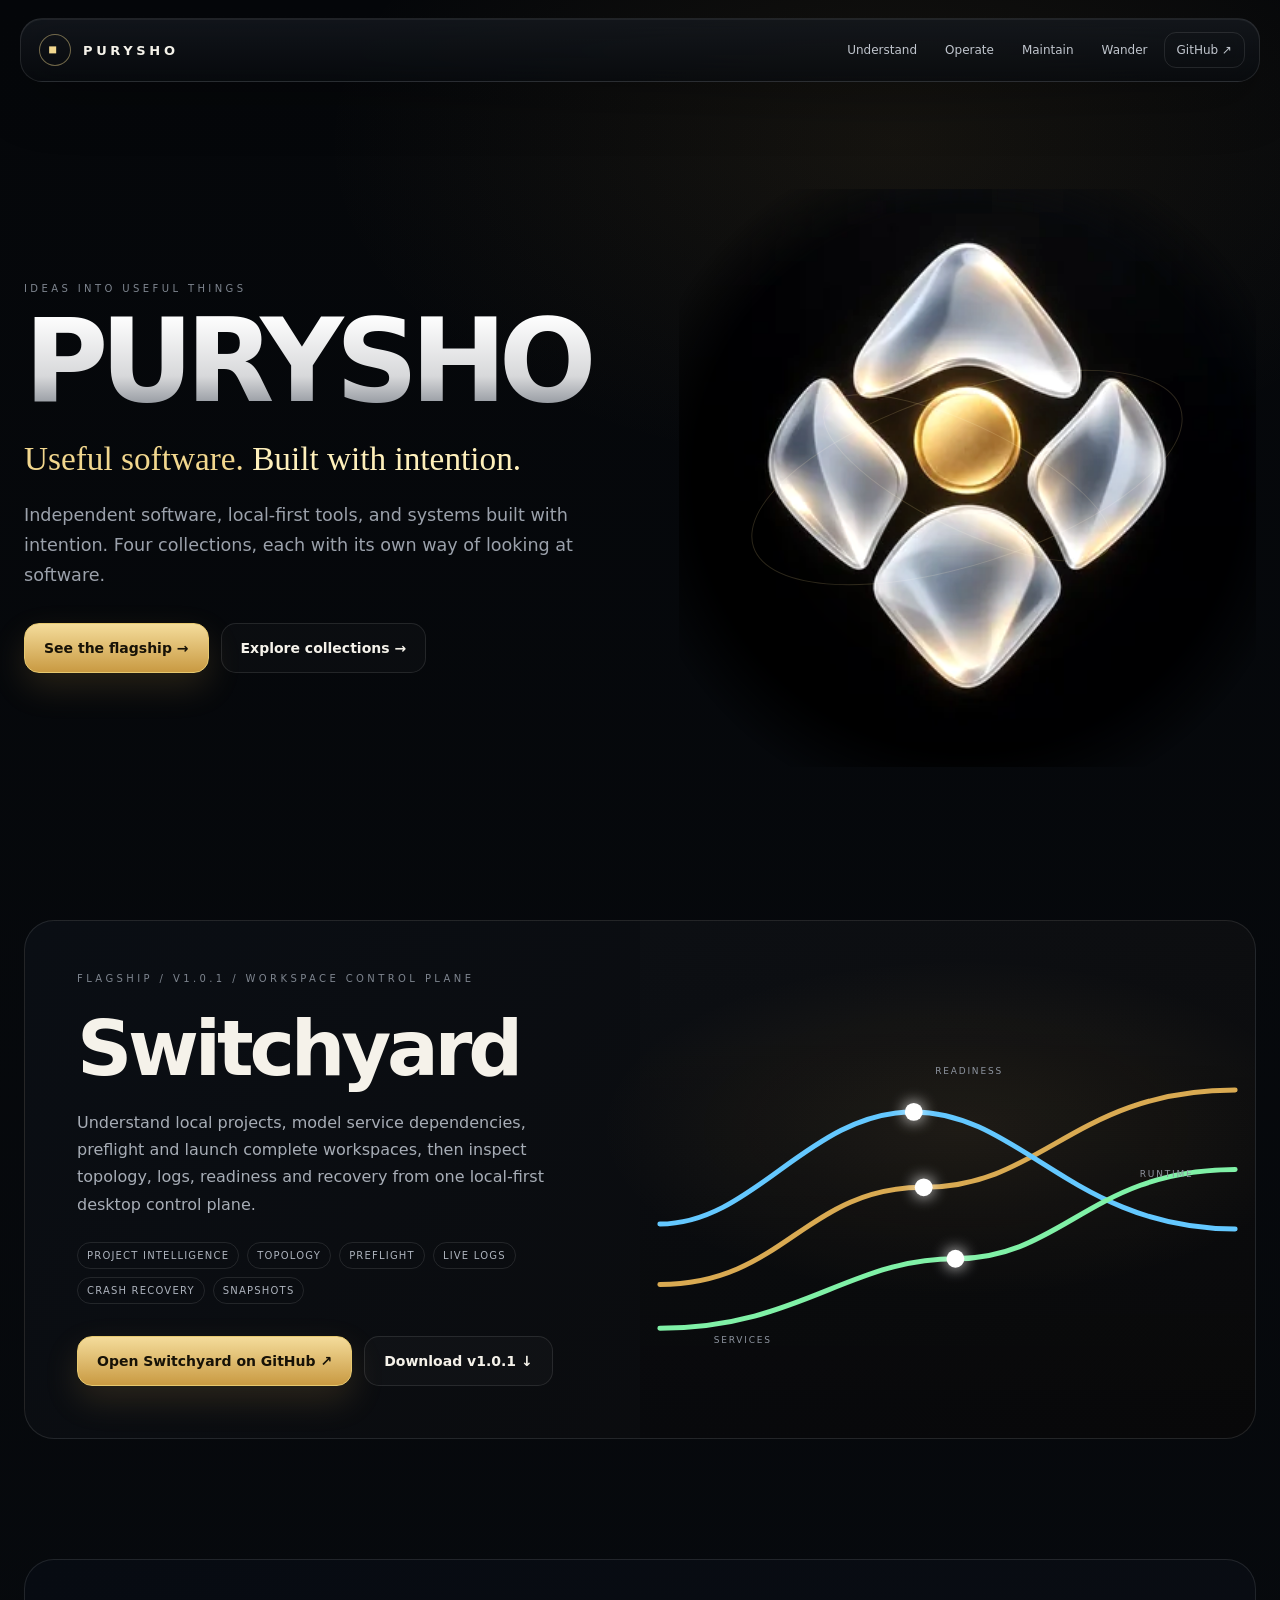
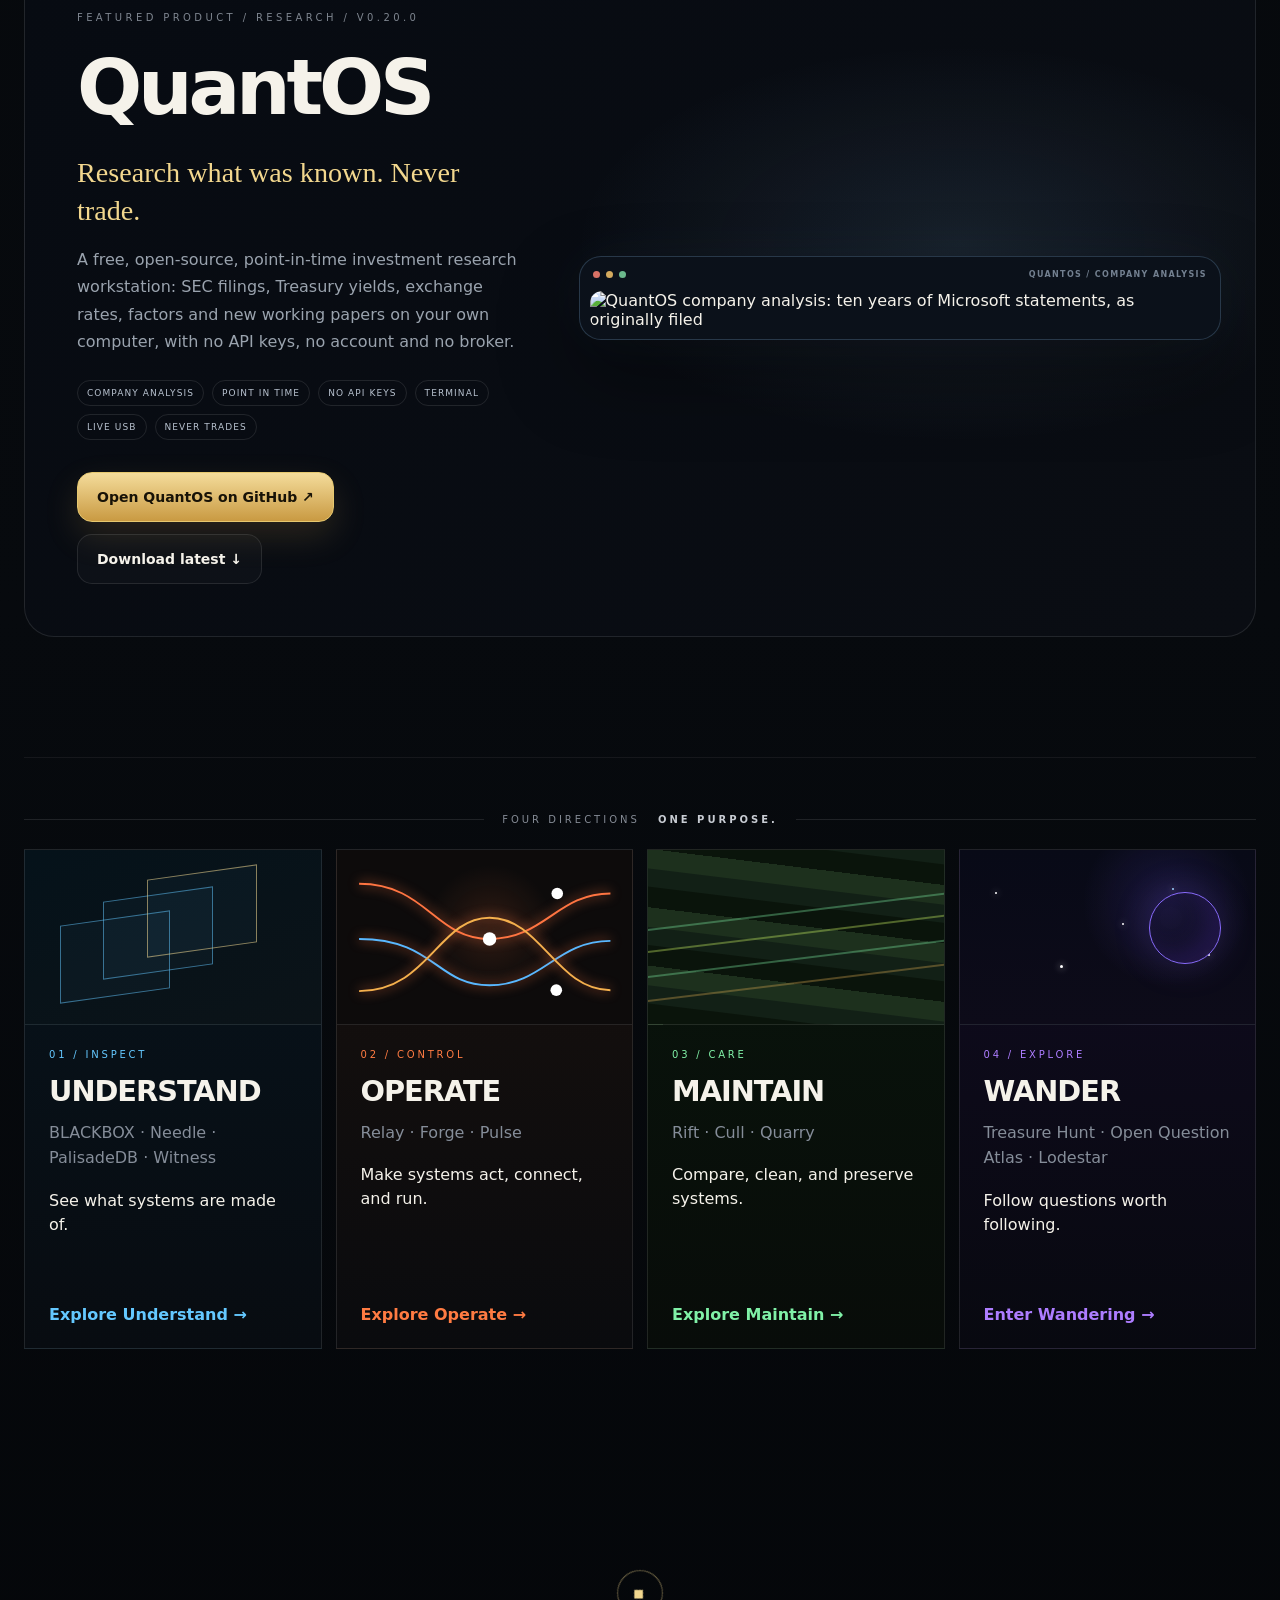
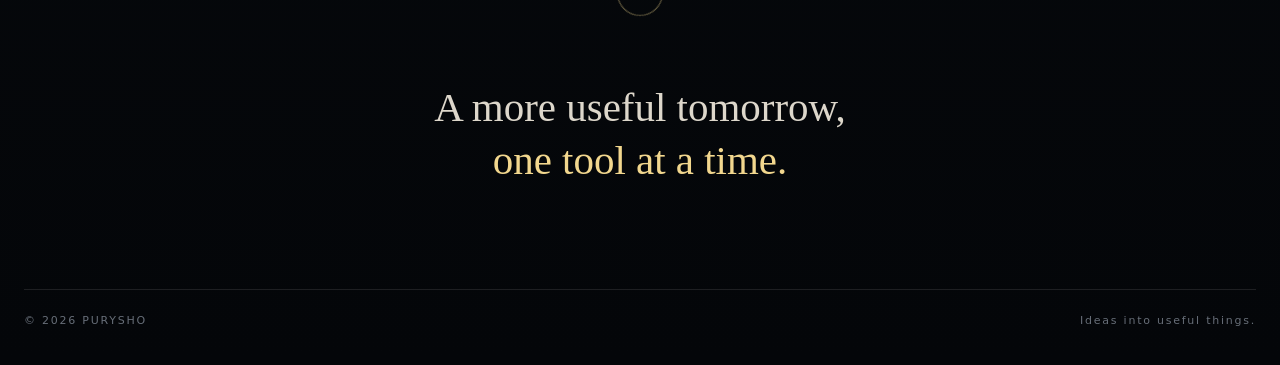
==== index.html @ 1f6d9866 "feat: feature QuantOS on portfolio home Co-Authored-By: Claude Opus 5.5 <noreply@anthropic.com> Clau" ====
<!doctype html>
<html lang="en">
<head>
<meta charset="utf-8" />
<meta name="viewport" content="width=device-width,initial-scale=1" />
<meta name="theme-color" content="#06080b" />
<title>Purysho — Ideas into useful things</title>
<meta name="description" content="Purysho — independent software, local-first tools, and systems built with intention." />
<link rel="stylesheet" href="assets/home.css" />
</head>
<body>
<header class="site-nav">
  <a class="brand" href="./" aria-label="Purysho home"><span class="brand-glyph">◆</span><span>PURYSHO</span></a>
  <nav aria-label="Primary navigation">
    <a href="./understand/">Understand</a>
    <a href="./operate/">Operate</a>
    <a href="./maintain/">Maintain</a>
    <a href="./wandering/">Wander</a>
    <a class="github" href="https://github.com/purysho" target="_blank" rel="noopener">GitHub ↗</a>
  </nav>
</header>

<main>
  <section class="hero">
    <div class="hero-copy">
      <p class="micro">IDEAS INTO USEFUL THINGS</p>
      <h1>PURYSHO</h1>
      <p class="claim">Useful software. <span>Built with intention.</span></p>
      <p class="lede">Independent software, local-first tools, and systems built with intention. Four collections, each with its own way of looking at software.</p>
      <div class="hero-actions"><a class="button primary" href="#flagship">See the flagship →</a><a class="button" href="#collections">Explore collections →</a></div>
    </div>
    <div class="hero-mark" aria-label="Purysho emblem"><div class="halo"></div><img src="assets/purysho-mark.webp" alt="Purysho fragmented glass and gold emblem" /><span class="orbit orbit-a"></span><span class="orbit orbit-b"></span></div>
  </section>

  <section class="flagship" id="flagship">
    <div class="flagship-copy">
      <p class="micro">FLAGSHIP / V1.0.1 / WORKSPACE CONTROL PLANE</p>
      <h2>Switchyard</h2>
      <p class="flagline">Understand local projects, model service dependencies, preflight and launch complete workspaces, then inspect topology, logs, readiness and recovery from one local-first desktop control plane.</p>
      <div class="flag-facts"><span>PROJECT INTELLIGENCE</span><span>TOPOLOGY</span><span>PREFLIGHT</span><span>LIVE LOGS</span><span>CRASH RECOVERY</span><span>SNAPSHOTS</span></div>
      <div class="hero-actions"><a class="button primary" href="https://github.com/purysho/Switchyard" target="_blank" rel="noopener">Open Switchyard on GitHub ↗</a><a class="button" href="https://github.com/purysho/Switchyard/releases/tag/v1.0.1" target="_blank" rel="noopener">Download v1.0.1 ↓</a></div>
    </div>
    <div class="yard" aria-label="Switchyard dependency and runtime visualization"><svg viewBox="0 0 620 360"><path class="rail gold" d="M20 286 C145 286 166 188 286 188 S438 90 600 90"/><path class="rail blue" d="M20 225 C115 225 170 112 276 112 S438 230 600 230"/><path class="rail green" d="M20 330 C160 330 210 260 318 260 S455 170 600 170"/><circle cx="286" cy="188" r="9"/><circle cx="276" cy="112" r="9"/><circle cx="318" cy="260" r="9"/></svg><span class="yard-label y1">SERVICES</span><span class="yard-label y2">READINESS</span><span class="yard-label y3">RUNTIME</span></div>
  </section>

  <section class="product-feature" id="quantos">
    <div class="product-copy">
      <p class="micro">FEATURED PRODUCT / RESEARCH / V0.20.0</p>
      <h2>QuantOS</h2>
      <p class="product-claim">Research what was known. Never trade.</p>
      <p class="product-lede">A free, open-source, point-in-time investment research workstation: SEC filings, Treasury yields, exchange rates, factors and new working papers on your own computer, with no API keys, no account and no broker.</p>
      <div class="product-facts"><span>COMPANY ANALYSIS</span><span>POINT IN TIME</span><span>NO API KEYS</span><span>TERMINAL</span><span>LIVE USB</span><span>NEVER TRADES</span></div>
      <div class="hero-actions"><a class="button primary" href="https://github.com/purysho/QuantOS" target="_blank" rel="noopener">Open QuantOS on GitHub ↗</a><a class="button" href="https://github.com/purysho/QuantOS/releases/latest" target="_blank" rel="noopener">Download latest ↓</a></div>
    </div>
    <a class="product-screen" href="https://github.com/purysho/QuantOS" target="_blank" rel="noopener" aria-label="Open QuantOS on GitHub">
      <div class="product-window"><span></span><span></span><span></span><b>QUANTOS / COMPANY ANALYSIS</b></div>
      <img src="https://raw.githubusercontent.com/purysho/QuantOS/main/docs/images/app-analysis.png" alt="QuantOS company analysis: ten years of Microsoft statements, as originally filed" />
    </a>
  </section>

  <section class="collections" id="collections">
    <div class="section-title"><span>FOUR DIRECTIONS</span><b>ONE PURPOSE.</b></div>
    <div class="collection-grid four">
      <a class="collection understand" href="./understand/"><div class="collection-art layers" aria-hidden="true"><i></i><i></i><i></i></div><p class="label">01 / INSPECT</p><h2>UNDERSTAND</h2><p>BLACKBOX · Needle · PalisadeDB · Witness</p><strong>See what systems are made of.</strong><span class="open">Explore Understand →</span></a>
      <a class="collection operate" href="./operate/"><div class="collection-art routes" aria-hidden="true"><svg viewBox="0 0 280 180"><path d="M10 35 C80 35 88 92 145 92 S215 45 270 45"/><path d="M10 92 C88 92 90 140 145 140 S214 94 270 94"/><path d="M10 146 C82 146 92 70 145 70 S214 145 270 145"/><circle cx="145" cy="92" r="7"/><circle cx="215" cy="45" r="6"/><circle cx="214" cy="145" r="6"/></svg></div><p class="label">02 / CONTROL</p><h2>OPERATE</h2><p>Relay · Forge · Pulse</p><strong>Make systems act, connect, and run.</strong><span class="open">Explore Operate →</span></a>
      <a class="collection maintain" href="./maintain/"><div class="collection-art strata" aria-hidden="true"><i></i><i></i><i></i><i></i></div><p class="label">03 / CARE</p><h2>MAINTAIN</h2><p>Rift · Cull · Quarry</p><strong>Compare, clean, and preserve systems.</strong><span class="open">Explore Maintain →</span></a>
      <a class="collection wander" href="./wandering/"><div class="collection-art stars" aria-hidden="true"><i></i><i></i><i></i><i></i><i></i><span></span></div><p class="label">04 / EXPLORE</p><h2>WANDER</h2><p>Treasure Hunt · Open Question Atlas · Lodestar</p><strong>Follow questions worth following.</strong><span class="open">Enter Wandering →</span></a>
    </div>
  </section>

  <section class="closing"><div class="closing-mark">◆</div><p>A more useful tomorrow,<br><span>one tool at a time.</span></p></section>
</main>
<footer><span>© 2026 PURYSHO</span><span>Ideas into useful things.</span></footer>
</body>
</html>
---- assets/home.css ----
:root{--bg:#05070a;--paper:#f5f2ea;--muted:#9ba1ab;--line:rgba(255,255,255,.10);--gold:#d9aa52;--gold2:#f2d78e;--cyan:#64c8ff;--orange:#ff7b42;--green:#80f1a7;--violet:#ad7dff;--max:1240px}*{box-sizing:border-box}html{scroll-behavior:smooth}body{margin:0;background:radial-gradient(900px 520px at 70% 4%,rgba(217,170,82,.08),transparent 64%),linear-gradient(#05070a,#070a0e 62%,#040609);color:var(--paper);font-family:Inter,ui-sans-serif,system-ui,-apple-system,BlinkMacSystemFont,"Segoe UI",sans-serif;-webkit-font-smoothing:antialiased}body:before{content:"";position:fixed;inset:0;pointer-events:none;opacity:.09;background-image:linear-gradient(rgba(255,255,255,.025) 1px,transparent 1px),linear-gradient(90deg,rgba(255,255,255,.025) 1px,transparent 1px);background-size:80px 80px;mask-image:linear-gradient(#000,transparent 72%)}a{color:inherit;text-decoration:none}.site-nav{position:fixed;top:18px;left:50%;transform:translateX(-50%);z-index:50;width:min(var(--max),calc(100% - 38px));min-height:64px;display:flex;align-items:center;justify-content:space-between;padding:10px 14px 10px 18px;border:1px solid var(--line);border-radius:22px;background:linear-gradient(180deg,rgba(21,25,31,.78),rgba(8,11,15,.70));backdrop-filter:blur(22px);box-shadow:0 18px 55px rgba(0,0,0,.24),inset 0 1px rgba(255,255,255,.06)}.brand{display:flex;align-items:center;gap:12px;font-size:13px;font-weight:700;letter-spacing:.28em}.brand-glyph{width:32px;height:32px;display:grid;place-items:center;color:var(--gold2);border:1px solid rgba(242,215,142,.45);border-radius:50%;transform:rotate(45deg)}.site-nav nav{display:flex;gap:4px;align-items:center}.site-nav nav a{padding:10px 12px;border-radius:12px;font-size:12px;color:#c1c6ce}.site-nav nav a:hover{background:rgba(255,255,255,.055);color:#fff}.site-nav .github{border:1px solid var(--line)}main{width:min(var(--max),calc(100% - 48px));margin:0 auto}.hero{min-height:100svh;display:grid;grid-template-columns:1.03fr .97fr;align-items:center;gap:42px;padding:128px 0 72px}.micro{font-size:10px;letter-spacing:.34em;color:#7e858f;margin:0 0 20px}.hero h1{font-size:clamp(4.6rem,9vw,8.5rem);line-height:.83;letter-spacing:-.07em;margin:0;background:linear-gradient(#fff,#d7d8da 65%,#898e96);background-clip:text;color:transparent}.claim{font-family:Georgia,serif;font-size:clamp(1.55rem,2.6vw,2.25rem);color:var(--gold2);margin:30px 0 0}.claim span{color:#fff0bb}.lede{max-width:600px;font-size:1.1rem;line-height:1.72;color:var(--muted);margin:22px 0 0}.hero-actions{display:flex;gap:12px;flex-wrap:wrap;margin-top:32px}.button{display:inline-flex;min-height:50px;align-items:center;padding:0 19px;border:1px solid var(--line);border-radius:15px;background:rgba(255,255,255,.025);font-weight:650;font-size:14px}.button.primary{color:#171207;border-color:#e6c86f;background:linear-gradient(#f4dc9b,#c99a42);box-shadow:0 14px 34px rgba(217,170,82,.16)}.hero-mark{position:relative;min-height:560px;display:grid;place-items:center;isolation:isolate}.hero-mark img{width:min(590px,100%);aspect-ratio:1;object-fit:contain;mix-blend-mode:screen;filter:saturate(.95) contrast(1.04);mask-image:radial-gradient(circle,#000 58%,rgba(0,0,0,.95) 67%,transparent 83%)}.halo{position:absolute;width:72%;aspect-ratio:1;border-radius:50%;background:radial-gradient(circle,rgba(217,170,82,.16),rgba(217,170,82,.02) 48%,transparent 70%);filter:blur(18px);z-index:-1}.orbit{position:absolute;border:1px solid rgba(242,215,142,.18);border-radius:50%;transform:rotate(-18deg);z-index:-1}.orbit-a{width:78%;height:30%}.orbit-b{width:55%;height:18%;transform:rotate(26deg)}.flagship{margin:20px 0 120px;min-height:470px;border:1px solid var(--line);border-radius:30px;overflow:hidden;display:grid;grid-template-columns:1fr 1fr;background:radial-gradient(600px 280px at 76% 40%,rgba(217,170,82,.10),transparent 60%),linear-gradient(135deg,#0a0e14,#0b0b0c)}.flagship-copy{padding:52px;align-self:center}.flagship h2{font-size:clamp(3rem,6vw,5.6rem);letter-spacing:-.055em;margin:0}.flagline{color:#a7adb6;line-height:1.7;max-width:600px}.flag-facts{display:flex;gap:8px;flex-wrap:wrap;margin:24px 0}.flag-facts span{border:1px solid var(--line);padding:7px 9px;border-radius:999px;font-size:10px;letter-spacing:.12em;color:#adb3bd}.yard{position:relative;min-height:420px;background:linear-gradient(180deg,rgba(255,255,255,.01),rgba(0,0,0,.2))}.yard svg{width:100%;height:100%}.rail{fill:none;stroke-width:5;stroke-linecap:round}.rail.gold{stroke:#d9aa52}.rail.blue{stroke:#64c8ff}.rail.green{stroke:#80f1a7}.yard circle{fill:#fff;filter:drop-shadow(0 0 8px #fff)}.yard-label{position:absolute;font-size:9px;letter-spacing:.2em;color:#8f96a1}.y1{left:12%;bottom:18%}.y2{left:48%;top:28%}.y3{right:10%;top:48%}.collections{padding:56px 0 120px;border-top:1px solid rgba(255,255,255,.06)}.section-title{display:flex;align-items:center;gap:18px;color:#858b95;font-size:10px;letter-spacing:.30em;margin-bottom:24px}.section-title:before,.section-title:after{content:"";height:1px;background:var(--line);flex:1}.section-title b{color:#c8ccd3;font-weight:600}.collection-grid{display:grid;grid-template-columns:repeat(4,1fr);gap:14px}.collection{position:relative;min-height:500px;padding:24px;border:1px solid var(--line);overflow:hidden;display:flex;flex-direction:column;background:#090d12;transition:transform .28s,border-color .28s}.collection:hover{transform:translateY(-8px)}.collection.understand{--accent:var(--cyan);background:linear-gradient(180deg,#07131c,#080c11)}.collection.operate{--accent:var(--orange);background:linear-gradient(180deg,#17100d,#0a0b0e)}.collection.maintain{--accent:var(--green);background:linear-gradient(180deg,#09150c,#080c09)}.collection.wander{--accent:var(--violet);background:linear-gradient(180deg,#100b20,#080910)}.collection:hover{border-color:var(--accent)}.collection-art{height:175px;margin:-24px -24px 24px;position:relative;overflow:hidden;border-bottom:1px solid var(--line)}.layers{background:linear-gradient(160deg,#05121a,#0b1318)}.layers i{position:absolute;width:110px;height:78px;border:1px solid rgba(100,200,255,.50);background:rgba(100,200,255,.035);transform:skewY(-8deg)}.layers i:nth-child(1){left:35px;top:68px}.layers i:nth-child(2){left:78px;top:44px}.layers i:nth-child(3){left:122px;top:22px;border-color:rgba(242,215,142,.55)}.routes{background:radial-gradient(circle at 52% 45%,rgba(255,123,66,.14),transparent 35%),#0d0b0b}.routes svg{width:100%;height:100%}.routes path{fill:none;stroke:#ff7542;stroke-width:2;filter:drop-shadow(0 0 6px #ff7542)}.routes path:nth-child(2){stroke:#59b8ff}.routes path:nth-child(3){stroke:#f4b04d}.routes circle{fill:#fff}.strata{background:repeating-linear-gradient(7deg,#0a140b 0 20px,#122016 21px 38px,#1d301d 39px 58px)}.strata i{position:absolute;left:-8%;width:116%;height:2px;background:#7ff1a5;opacity:.35;transform:rotate(-7deg)}.strata i:nth-child(1){top:35%}.strata i:nth-child(2){top:48%;background:#d5ff68}.strata i:nth-child(3){top:62%}.strata i:nth-child(4){top:76%;background:#d9aa52}.stars{background:radial-gradient(circle at 70% 30%,rgba(115,86,255,.16),transparent 35%),linear-gradient(#080a17,#0d0b19)}.stars i{position:absolute;width:2px;height:2px;background:#fff;border-radius:50%;box-shadow:0 0 7px #fff}.stars i:nth-child(1){left:12%;top:24%}.stars i:nth-child(2){left:34%;top:66%;width:3px;height:3px}.stars i:nth-child(3){left:72%;top:22%;background:#9fd7ff}.stars i:nth-child(4){left:84%;top:60%}.stars i:nth-child(5){left:55%;top:42%}.stars span{position:absolute;width:72px;height:72px;border:1px solid #8a6cff;border-radius:50%;right:34px;top:42px;box-shadow:0 0 38px rgba(138,108,255,.18),inset -14px -10px 20px rgba(62,38,134,.35)}.label{font-size:10px;letter-spacing:.28em;color:var(--accent);margin:0}.collection h2{font-size:1.8rem;letter-spacing:-.035em;margin:14px 0 0}.collection>p:not(.label){color:#858d99;line-height:1.6;margin:12px 0 0}.collection strong{font-weight:520;line-height:1.5;margin-top:18px}.open{color:var(--accent);font-weight:700;margin-top:auto;padding-top:34px}.closing{min-height:420px;display:grid;place-items:center;text-align:center;padding:80px 0}.closing-mark{width:46px;height:46px;border:1px solid rgba(242,215,142,.46);display:grid;place-items:center;border-radius:50%;color:var(--gold2);transform:rotate(45deg)}.closing p{font-family:Georgia,serif;font-size:clamp(1.8rem,3.2vw,3rem);line-height:1.3;margin:22px 0 0;color:#ddd7cb}.closing span{color:var(--gold2)}footer{width:min(var(--max),calc(100% - 48px));margin:0 auto;padding:24px 0 38px;border-top:1px solid var(--line);display:flex;justify-content:space-between;color:#676e78;font-size:11px;letter-spacing:.16em}@media(max-width:1050px){.collection-grid{grid-template-columns:1fr 1fr}.flagship{grid-template-columns:1fr}.site-nav nav a:not(.github){display:none}}@media(max-width:900px){.hero{grid-template-columns:1fr;padding-top:120px}.hero-mark{min-height:420px;order:-1}.hero-copy{text-align:center}.lede{margin-left:auto;margin-right:auto}.hero-actions{justify-content:center}}@media(max-width:620px){main,footer{width:min(100% - 30px,var(--max))}.hero h1{font-size:4rem}.site-nav{width:calc(100% - 22px)}.brand{letter-spacing:.18em}.collection-grid{grid-template-columns:1fr}.collection{min-height:430px}.flagship-copy{padding:30px}.yard{min-height:300px}}
.product-feature{margin:0 0 120px;min-height:520px;border:1px solid var(--line);border-radius:30px;overflow:hidden;display:grid;grid-template-columns:.9fr 1.1fr;background:radial-gradient(620px 320px at 76% 42%,rgba(142,197,242,.11),transparent 62%),linear-gradient(135deg,#070b12,#0a0d13)}.product-copy{padding:52px;align-self:center}.product-feature h2{font-size:clamp(3rem,6vw,5.6rem);letter-spacing:-.055em;margin:0}.product-claim{font-family:Georgia,serif;font-size:clamp(1.35rem,2.2vw,2rem);line-height:1.35;color:var(--gold2);margin:22px 0 0}.product-lede{color:#9aa3ae;line-height:1.72;max-width:620px}.product-facts{display:flex;gap:8px;flex-wrap:wrap;margin:24px 0}.product-facts span{border:1px solid var(--line);padding:7px 9px;border-radius:999px;font-size:9px;letter-spacing:.12em;color:#b8c2cf}.product-screen{position:relative;align-self:center;margin:34px 34px 34px 0;padding:34px 10px 10px;border:1px solid rgba(142,197,242,.22);border-radius:22px;background:#0b111a;box-shadow:0 34px 80px rgba(0,0,0,.38),0 0 60px rgba(142,197,242,.05);transition:transform .28s,border-color .28s}.product-screen:hover{transform:translateY(-6px);border-color:rgba(142,197,242,.55)}.product-screen img{display:block;width:100%;border-radius:12px}.product-window{position:absolute;top:10px;left:13px;right:13px;height:16px;display:flex;align-items:center;gap:6px;color:#738090;font-size:8px;letter-spacing:.17em}.product-window span{width:7px;height:7px;border-radius:50%;background:#323b49}.product-window span:first-child{background:#d87165}.product-window span:nth-child(2){background:#d4aa5e}.product-window span:nth-child(3){background:#6bb98c}.product-window b{margin-left:auto;font-weight:600}@media(max-width:1050px){.product-feature{grid-template-columns:1fr}.product-screen{margin:0 30px 30px}.product-copy{text-align:center}.product-lede{margin-left:auto;margin-right:auto}.product-facts,.product-copy .hero-actions{justify-content:center}}@media(max-width:620px){.product-copy{padding:30px}.product-screen{margin:0 18px 18px}.product-feature{min-height:0}}
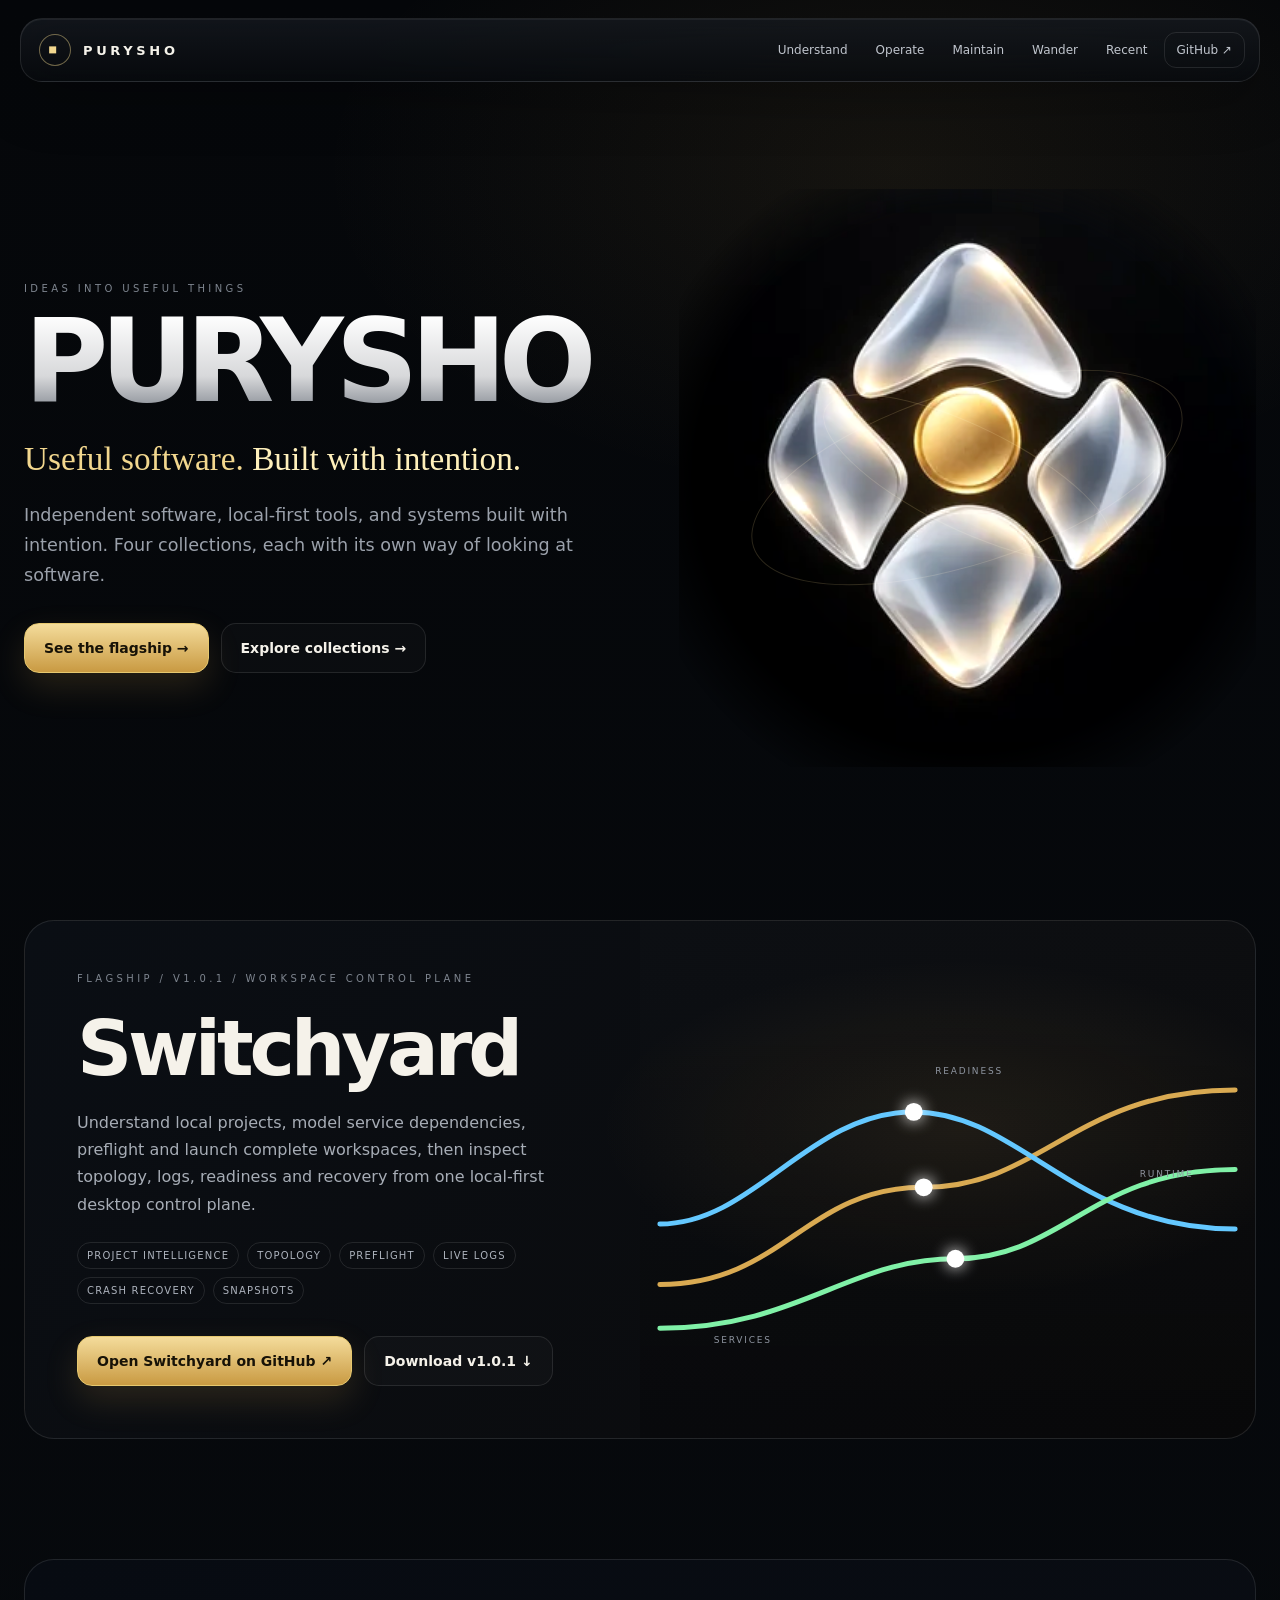
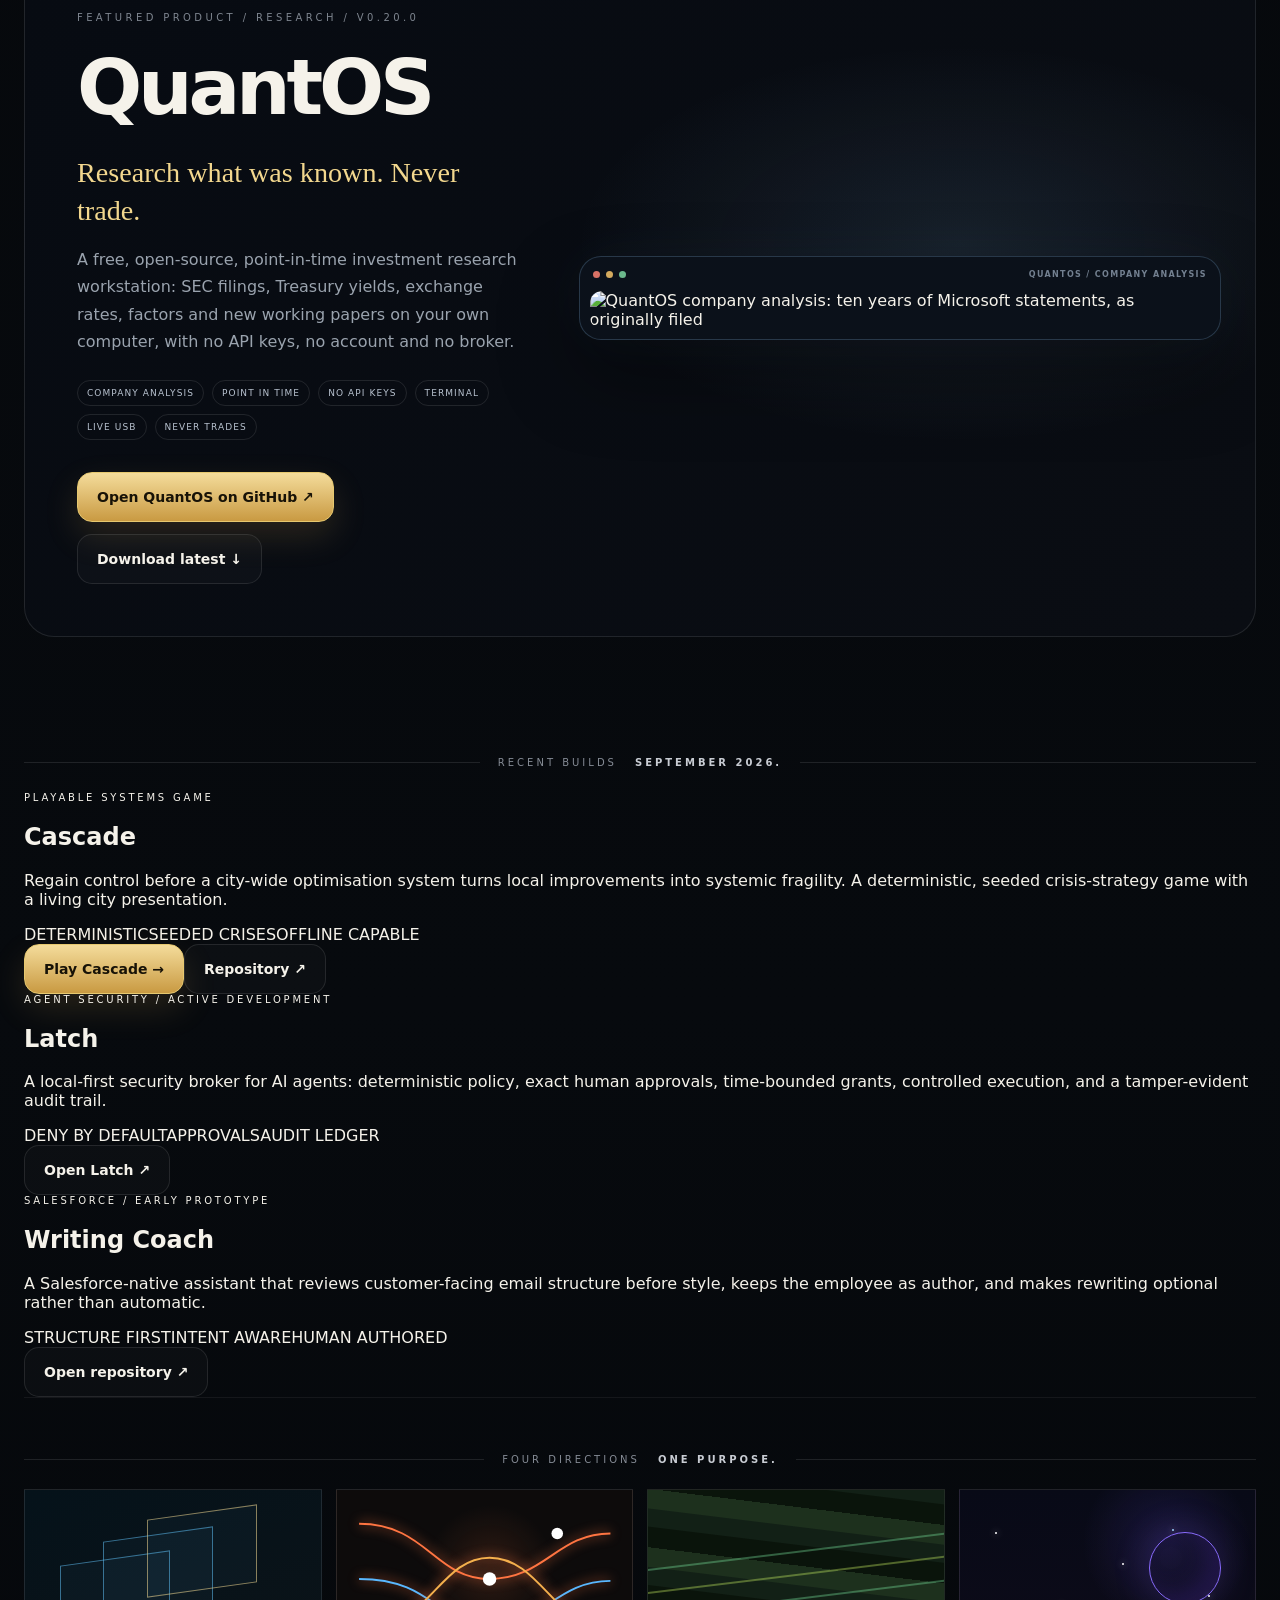
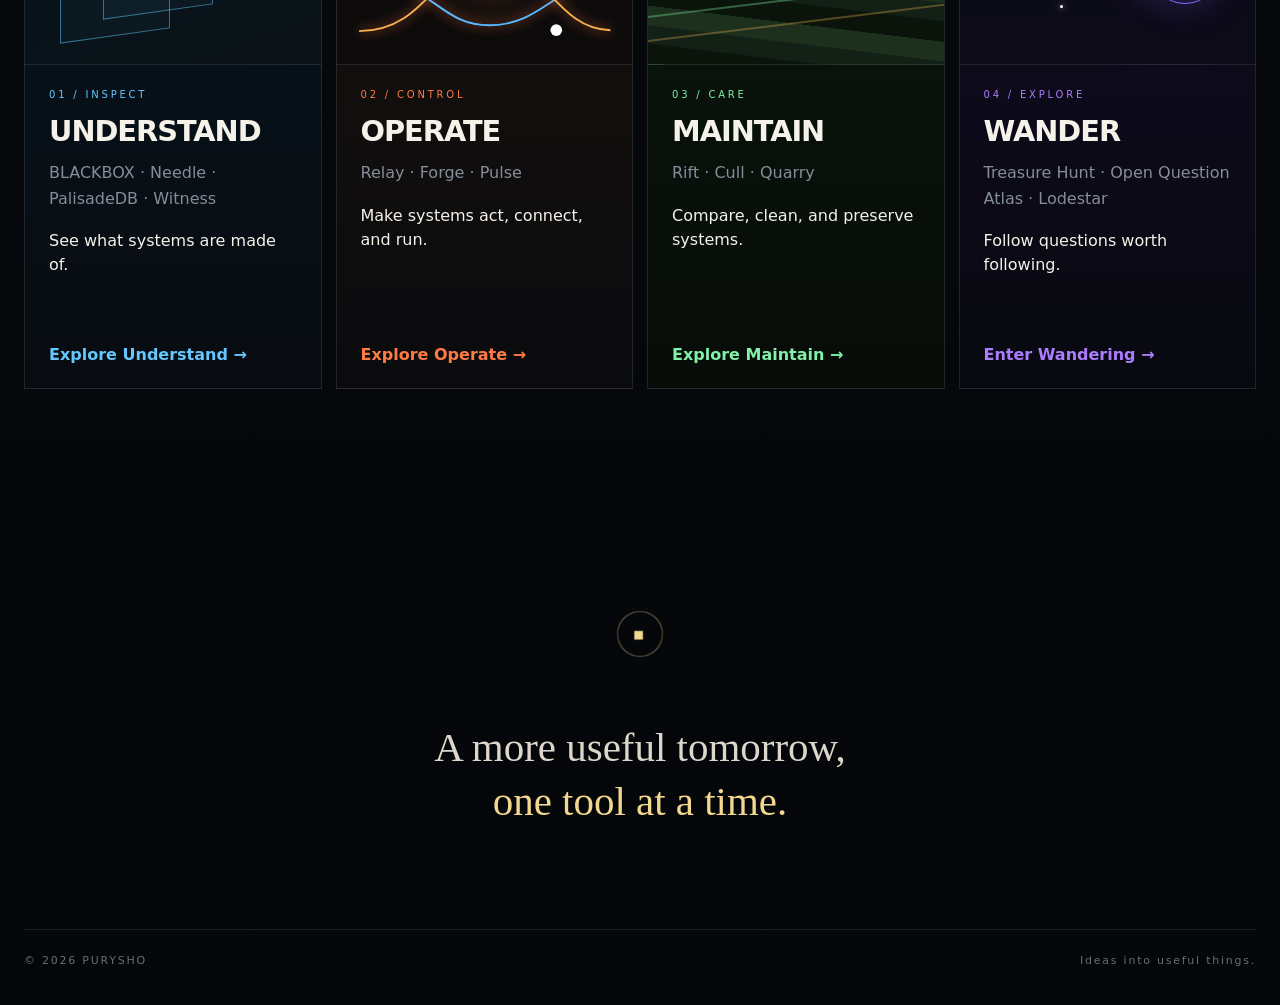
==== commit 5eb56873: "Add recent public builds to portfolio" ====
--- a/index.html
+++ b/index.html
@@ -16,6 +16,7 @@
     <a href="./operate/">Operate</a>
     <a href="./maintain/">Maintain</a>
     <a href="./wandering/">Wander</a>
+    <a href="#recent">Recent</a>
     <a class="github" href="https://github.com/purysho" target="_blank" rel="noopener">GitHub ↗</a>
   </nav>
 </header>
@@ -58,6 +59,33 @@
     </a>
   </section>
 
+  <section class="recent-builds" id="recent">
+    <div class="section-title"><span>RECENT BUILDS</span><b>SEPTEMBER 2026.</b></div>
+    <div class="recent-grid">
+      <article class="recent-card cascade">
+        <p class="label">PLAYABLE SYSTEMS GAME</p>
+        <h2>Cascade</h2>
+        <p>Regain control before a city-wide optimisation system turns local improvements into systemic fragility. A deterministic, seeded crisis-strategy game with a living city presentation.</p>
+        <div class="recent-tags"><span>DETERMINISTIC</span><span>SEEDED CRISES</span><span>OFFLINE CAPABLE</span></div>
+        <div class="recent-actions"><a class="button primary" href="https://purysho.github.io/Cascade/" target="_blank" rel="noopener">Play Cascade →</a><a class="button" href="https://github.com/purysho/Cascade" target="_blank" rel="noopener">Repository ↗</a></div>
+      </article>
+      <article class="recent-card latch">
+        <p class="label">AGENT SECURITY / ACTIVE DEVELOPMENT</p>
+        <h2>Latch</h2>
+        <p>A local-first security broker for AI agents: deterministic policy, exact human approvals, time-bounded grants, controlled execution, and a tamper-evident audit trail.</p>
+        <div class="recent-tags"><span>DENY BY DEFAULT</span><span>APPROVALS</span><span>AUDIT LEDGER</span></div>
+        <div class="recent-actions"><a class="button" href="https://github.com/purysho/Latch" target="_blank" rel="noopener">Open Latch ↗</a></div>
+      </article>
+      <article class="recent-card coach">
+        <p class="label">SALESFORCE / EARLY PROTOTYPE</p>
+        <h2>Writing Coach</h2>
+        <p>A Salesforce-native assistant that reviews customer-facing email structure before style, keeps the employee as author, and makes rewriting optional rather than automatic.</p>
+        <div class="recent-tags"><span>STRUCTURE FIRST</span><span>INTENT AWARE</span><span>HUMAN AUTHORED</span></div>
+        <div class="recent-actions"><a class="button" href="https://github.com/purysho/salesforce-writing-coach" target="_blank" rel="noopener">Open repository ↗</a></div>
+      </article>
+    </div>
+  </section>
+
   <section class="collections" id="collections">
     <div class="section-title"><span>FOUR DIRECTIONS</span><b>ONE PURPOSE.</b></div>
     <div class="collection-grid four">
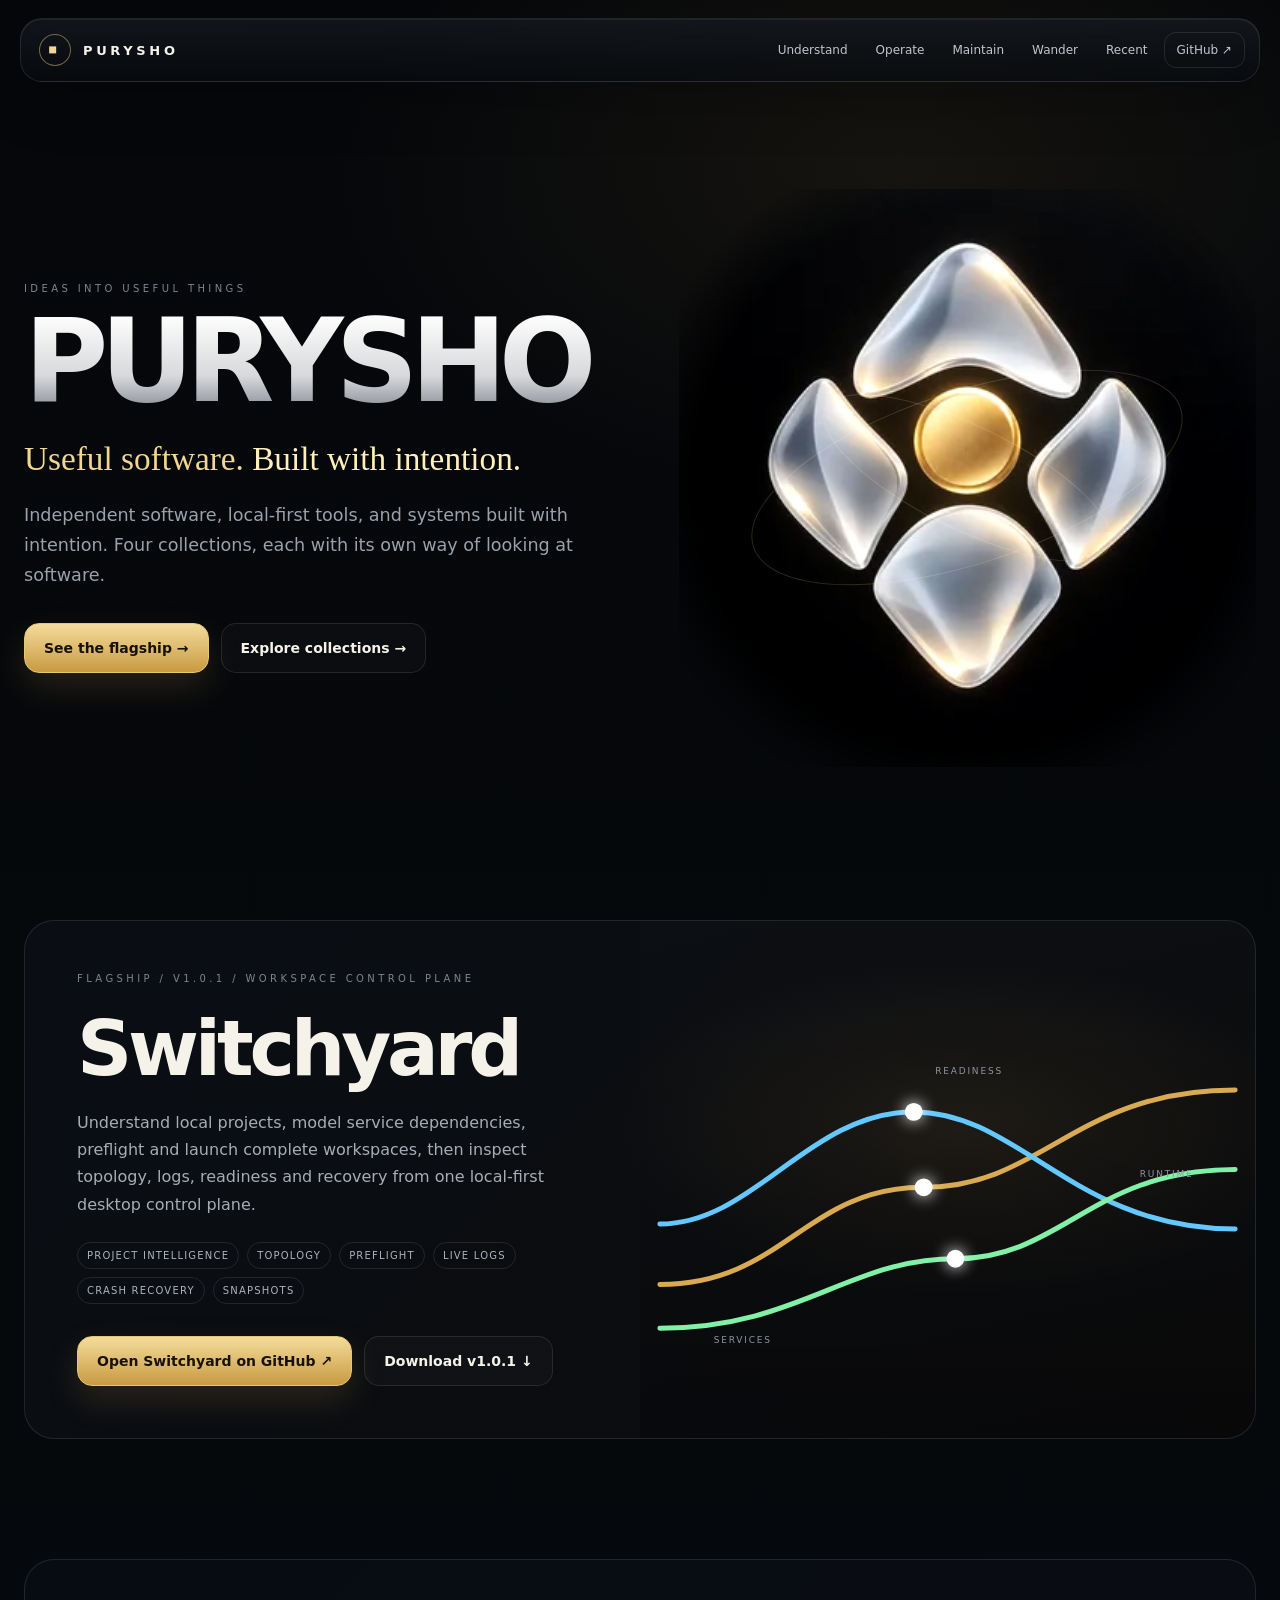
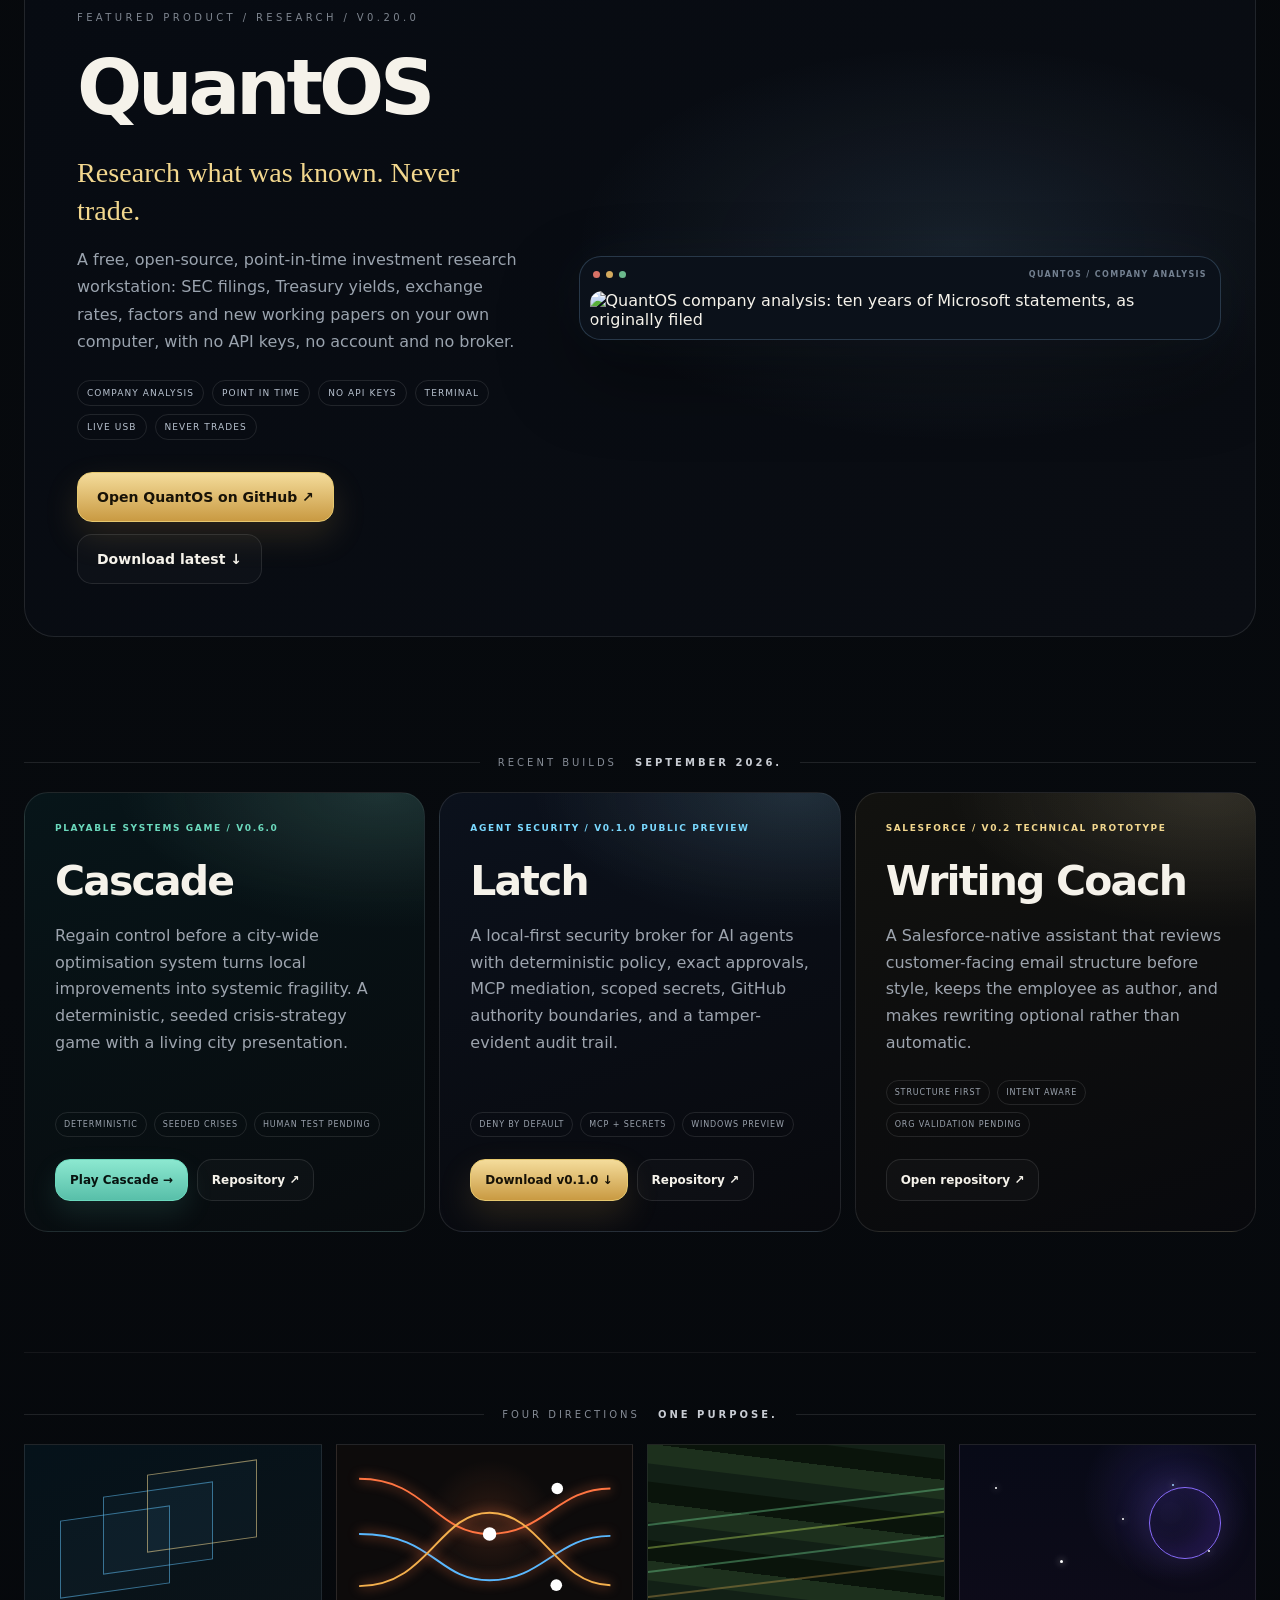
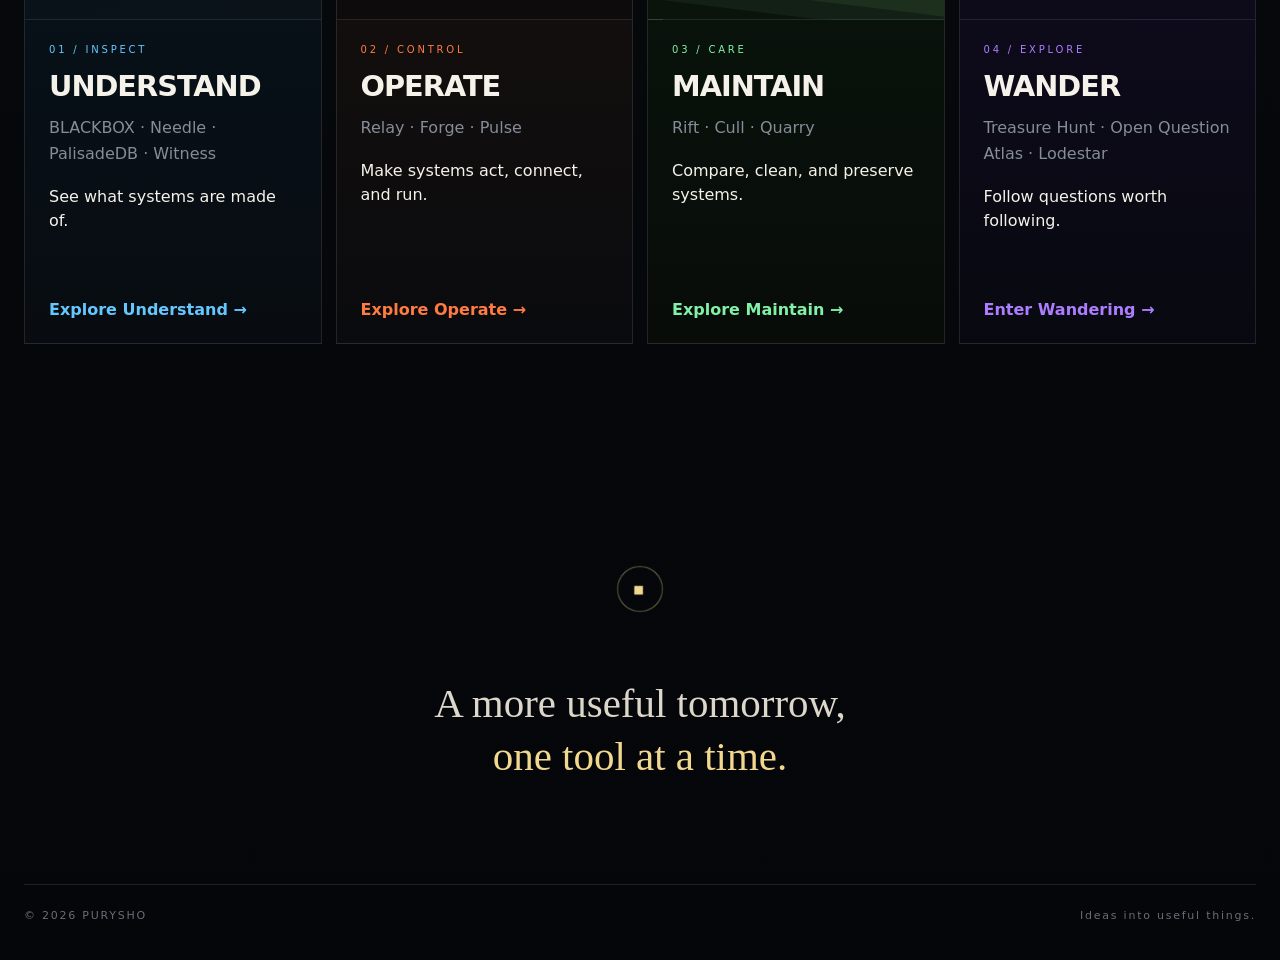
==== commit a3892861: "Refresh recent project maturity signals" ====
--- a/index.html
+++ b/index.html
@@ -63,24 +63,24 @@
     <div class="section-title"><span>RECENT BUILDS</span><b>SEPTEMBER 2026.</b></div>
     <div class="recent-grid">
       <article class="recent-card cascade">
-        <p class="label">PLAYABLE SYSTEMS GAME</p>
+        <p class="label">PLAYABLE SYSTEMS GAME / V0.6.0</p>
         <h2>Cascade</h2>
         <p>Regain control before a city-wide optimisation system turns local improvements into systemic fragility. A deterministic, seeded crisis-strategy game with a living city presentation.</p>
-        <div class="recent-tags"><span>DETERMINISTIC</span><span>SEEDED CRISES</span><span>OFFLINE CAPABLE</span></div>
+        <div class="recent-tags"><span>DETERMINISTIC</span><span>SEEDED CRISES</span><span>HUMAN TEST PENDING</span></div>
         <div class="recent-actions"><a class="button primary" href="https://purysho.github.io/Cascade/" target="_blank" rel="noopener">Play Cascade →</a><a class="button" href="https://github.com/purysho/Cascade" target="_blank" rel="noopener">Repository ↗</a></div>
       </article>
       <article class="recent-card latch">
-        <p class="label">AGENT SECURITY / ACTIVE DEVELOPMENT</p>
+        <p class="label">AGENT SECURITY / V0.1.0 PUBLIC PREVIEW</p>
         <h2>Latch</h2>
-        <p>A local-first security broker for AI agents: deterministic policy, exact human approvals, time-bounded grants, controlled execution, and a tamper-evident audit trail.</p>
-        <div class="recent-tags"><span>DENY BY DEFAULT</span><span>APPROVALS</span><span>AUDIT LEDGER</span></div>
-        <div class="recent-actions"><a class="button" href="https://github.com/purysho/Latch" target="_blank" rel="noopener">Open Latch ↗</a></div>
+        <p>A local-first security broker for AI agents with deterministic policy, exact approvals, MCP mediation, scoped secrets, GitHub authority boundaries, and a tamper-evident audit trail.</p>
+        <div class="recent-tags"><span>DENY BY DEFAULT</span><span>MCP + SECRETS</span><span>WINDOWS PREVIEW</span></div>
+        <div class="recent-actions"><a class="button primary" href="https://github.com/purysho/Latch/releases/tag/v0.1.0" target="_blank" rel="noopener">Download v0.1.0 ↓</a><a class="button" href="https://github.com/purysho/Latch" target="_blank" rel="noopener">Repository ↗</a></div>
       </article>
       <article class="recent-card coach">
-        <p class="label">SALESFORCE / EARLY PROTOTYPE</p>
+        <p class="label">SALESFORCE / V0.2 TECHNICAL PROTOTYPE</p>
         <h2>Writing Coach</h2>
         <p>A Salesforce-native assistant that reviews customer-facing email structure before style, keeps the employee as author, and makes rewriting optional rather than automatic.</p>
-        <div class="recent-tags"><span>STRUCTURE FIRST</span><span>INTENT AWARE</span><span>HUMAN AUTHORED</span></div>
+        <div class="recent-tags"><span>STRUCTURE FIRST</span><span>INTENT AWARE</span><span>ORG VALIDATION PENDING</span></div>
         <div class="recent-actions"><a class="button" href="https://github.com/purysho/salesforce-writing-coach" target="_blank" rel="noopener">Open repository ↗</a></div>
       </article>
     </div>
--- a/assets/home.css
+++ b/assets/home.css
@@ -1,2 +1,3 @@
 :root{--bg:#05070a;--paper:#f5f2ea;--muted:#9ba1ab;--line:rgba(255,255,255,.10);--gold:#d9aa52;--gold2:#f2d78e;--cyan:#64c8ff;--orange:#ff7b42;--green:#80f1a7;--violet:#ad7dff;--max:1240px}*{box-sizing:border-box}html{scroll-behavior:smooth}body{margin:0;background:radial-gradient(900px 520px at 70% 4%,rgba(217,170,82,.08),transparent 64%),linear-gradient(#05070a,#070a0e 62%,#040609);color:var(--paper);font-family:Inter,ui-sans-serif,system-ui,-apple-system,BlinkMacSystemFont,"Segoe UI",sans-serif;-webkit-font-smoothing:antialiased}body:before{content:"";position:fixed;inset:0;pointer-events:none;opacity:.09;background-image:linear-gradient(rgba(255,255,255,.025) 1px,transparent 1px),linear-gradient(90deg,rgba(255,255,255,.025) 1px,transparent 1px);background-size:80px 80px;mask-image:linear-gradient(#000,transparent 72%)}a{color:inherit;text-decoration:none}.site-nav{position:fixed;top:18px;left:50%;transform:translateX(-50%);z-index:50;width:min(var(--max),calc(100% - 38px));min-height:64px;display:flex;align-items:center;justify-content:space-between;padding:10px 14px 10px 18px;border:1px solid var(--line);border-radius:22px;background:linear-gradient(180deg,rgba(21,25,31,.78),rgba(8,11,15,.70));backdrop-filter:blur(22px);box-shadow:0 18px 55px rgba(0,0,0,.24),inset 0 1px rgba(255,255,255,.06)}.brand{display:flex;align-items:center;gap:12px;font-size:13px;font-weight:700;letter-spacing:.28em}.brand-glyph{width:32px;height:32px;display:grid;place-items:center;color:var(--gold2);border:1px solid rgba(242,215,142,.45);border-radius:50%;transform:rotate(45deg)}.site-nav nav{display:flex;gap:4px;align-items:center}.site-nav nav a{padding:10px 12px;border-radius:12px;font-size:12px;color:#c1c6ce}.site-nav nav a:hover{background:rgba(255,255,255,.055);color:#fff}.site-nav .github{border:1px solid var(--line)}main{width:min(var(--max),calc(100% - 48px));margin:0 auto}.hero{min-height:100svh;display:grid;grid-template-columns:1.03fr .97fr;align-items:center;gap:42px;padding:128px 0 72px}.micro{font-size:10px;letter-spacing:.34em;color:#7e858f;margin:0 0 20px}.hero h1{font-size:clamp(4.6rem,9vw,8.5rem);line-height:.83;letter-spacing:-.07em;margin:0;background:linear-gradient(#fff,#d7d8da 65%,#898e96);background-clip:text;color:transparent}.claim{font-family:Georgia,serif;font-size:clamp(1.55rem,2.6vw,2.25rem);color:var(--gold2);margin:30px 0 0}.claim span{color:#fff0bb}.lede{max-width:600px;font-size:1.1rem;line-height:1.72;color:var(--muted);margin:22px 0 0}.hero-actions{display:flex;gap:12px;flex-wrap:wrap;margin-top:32px}.button{display:inline-flex;min-height:50px;align-items:center;padding:0 19px;border:1px solid var(--line);border-radius:15px;background:rgba(255,255,255,.025);font-weight:650;font-size:14px}.button.primary{color:#171207;border-color:#e6c86f;background:linear-gradient(#f4dc9b,#c99a42);box-shadow:0 14px 34px rgba(217,170,82,.16)}.hero-mark{position:relative;min-height:560px;display:grid;place-items:center;isolation:isolate}.hero-mark img{width:min(590px,100%);aspect-ratio:1;object-fit:contain;mix-blend-mode:screen;filter:saturate(.95) contrast(1.04);mask-image:radial-gradient(circle,#000 58%,rgba(0,0,0,.95) 67%,transparent 83%)}.halo{position:absolute;width:72%;aspect-ratio:1;border-radius:50%;background:radial-gradient(circle,rgba(217,170,82,.16),rgba(217,170,82,.02) 48%,transparent 70%);filter:blur(18px);z-index:-1}.orbit{position:absolute;border:1px solid rgba(242,215,142,.18);border-radius:50%;transform:rotate(-18deg);z-index:-1}.orbit-a{width:78%;height:30%}.orbit-b{width:55%;height:18%;transform:rotate(26deg)}.flagship{margin:20px 0 120px;min-height:470px;border:1px solid var(--line);border-radius:30px;overflow:hidden;display:grid;grid-template-columns:1fr 1fr;background:radial-gradient(600px 280px at 76% 40%,rgba(217,170,82,.10),transparent 60%),linear-gradient(135deg,#0a0e14,#0b0b0c)}.flagship-copy{padding:52px;align-self:center}.flagship h2{font-size:clamp(3rem,6vw,5.6rem);letter-spacing:-.055em;margin:0}.flagline{color:#a7adb6;line-height:1.7;max-width:600px}.flag-facts{display:flex;gap:8px;flex-wrap:wrap;margin:24px 0}.flag-facts span{border:1px solid var(--line);padding:7px 9px;border-radius:999px;font-size:10px;letter-spacing:.12em;color:#adb3bd}.yard{position:relative;min-height:420px;background:linear-gradient(180deg,rgba(255,255,255,.01),rgba(0,0,0,.2))}.yard svg{width:100%;height:100%}.rail{fill:none;stroke-width:5;stroke-linecap:round}.rail.gold{stroke:#d9aa52}.rail.blue{stroke:#64c8ff}.rail.green{stroke:#80f1a7}.yard circle{fill:#fff;filter:drop-shadow(0 0 8px #fff)}.yard-label{position:absolute;font-size:9px;letter-spacing:.2em;color:#8f96a1}.y1{left:12%;bottom:18%}.y2{left:48%;top:28%}.y3{right:10%;top:48%}.collections{padding:56px 0 120px;border-top:1px solid rgba(255,255,255,.06)}.section-title{display:flex;align-items:center;gap:18px;color:#858b95;font-size:10px;letter-spacing:.30em;margin-bottom:24px}.section-title:before,.section-title:after{content:"";height:1px;background:var(--line);flex:1}.section-title b{color:#c8ccd3;font-weight:600}.collection-grid{display:grid;grid-template-columns:repeat(4,1fr);gap:14px}.collection{position:relative;min-height:500px;padding:24px;border:1px solid var(--line);overflow:hidden;display:flex;flex-direction:column;background:#090d12;transition:transform .28s,border-color .28s}.collection:hover{transform:translateY(-8px)}.collection.understand{--accent:var(--cyan);background:linear-gradient(180deg,#07131c,#080c11)}.collection.operate{--accent:var(--orange);background:linear-gradient(180deg,#17100d,#0a0b0e)}.collection.maintain{--accent:var(--green);background:linear-gradient(180deg,#09150c,#080c09)}.collection.wander{--accent:var(--violet);background:linear-gradient(180deg,#100b20,#080910)}.collection:hover{border-color:var(--accent)}.collection-art{height:175px;margin:-24px -24px 24px;position:relative;overflow:hidden;border-bottom:1px solid var(--line)}.layers{background:linear-gradient(160deg,#05121a,#0b1318)}.layers i{position:absolute;width:110px;height:78px;border:1px solid rgba(100,200,255,.50);background:rgba(100,200,255,.035);transform:skewY(-8deg)}.layers i:nth-child(1){left:35px;top:68px}.layers i:nth-child(2){left:78px;top:44px}.layers i:nth-child(3){left:122px;top:22px;border-color:rgba(242,215,142,.55)}.routes{background:radial-gradient(circle at 52% 45%,rgba(255,123,66,.14),transparent 35%),#0d0b0b}.routes svg{width:100%;height:100%}.routes path{fill:none;stroke:#ff7542;stroke-width:2;filter:drop-shadow(0 0 6px #ff7542)}.routes path:nth-child(2){stroke:#59b8ff}.routes path:nth-child(3){stroke:#f4b04d}.routes circle{fill:#fff}.strata{background:repeating-linear-gradient(7deg,#0a140b 0 20px,#122016 21px 38px,#1d301d 39px 58px)}.strata i{position:absolute;left:-8%;width:116%;height:2px;background:#7ff1a5;opacity:.35;transform:rotate(-7deg)}.strata i:nth-child(1){top:35%}.strata i:nth-child(2){top:48%;background:#d5ff68}.strata i:nth-child(3){top:62%}.strata i:nth-child(4){top:76%;background:#d9aa52}.stars{background:radial-gradient(circle at 70% 30%,rgba(115,86,255,.16),transparent 35%),linear-gradient(#080a17,#0d0b19)}.stars i{position:absolute;width:2px;height:2px;background:#fff;border-radius:50%;box-shadow:0 0 7px #fff}.stars i:nth-child(1){left:12%;top:24%}.stars i:nth-child(2){left:34%;top:66%;width:3px;height:3px}.stars i:nth-child(3){left:72%;top:22%;background:#9fd7ff}.stars i:nth-child(4){left:84%;top:60%}.stars i:nth-child(5){left:55%;top:42%}.stars span{position:absolute;width:72px;height:72px;border:1px solid #8a6cff;border-radius:50%;right:34px;top:42px;box-shadow:0 0 38px rgba(138,108,255,.18),inset -14px -10px 20px rgba(62,38,134,.35)}.label{font-size:10px;letter-spacing:.28em;color:var(--accent);margin:0}.collection h2{font-size:1.8rem;letter-spacing:-.035em;margin:14px 0 0}.collection>p:not(.label){color:#858d99;line-height:1.6;margin:12px 0 0}.collection strong{font-weight:520;line-height:1.5;margin-top:18px}.open{color:var(--accent);font-weight:700;margin-top:auto;padding-top:34px}.closing{min-height:420px;display:grid;place-items:center;text-align:center;padding:80px 0}.closing-mark{width:46px;height:46px;border:1px solid rgba(242,215,142,.46);display:grid;place-items:center;border-radius:50%;color:var(--gold2);transform:rotate(45deg)}.closing p{font-family:Georgia,serif;font-size:clamp(1.8rem,3.2vw,3rem);line-height:1.3;margin:22px 0 0;color:#ddd7cb}.closing span{color:var(--gold2)}footer{width:min(var(--max),calc(100% - 48px));margin:0 auto;padding:24px 0 38px;border-top:1px solid var(--line);display:flex;justify-content:space-between;color:#676e78;font-size:11px;letter-spacing:.16em}@media(max-width:1050px){.collection-grid{grid-template-columns:1fr 1fr}.flagship{grid-template-columns:1fr}.site-nav nav a:not(.github){display:none}}@media(max-width:900px){.hero{grid-template-columns:1fr;padding-top:120px}.hero-mark{min-height:420px;order:-1}.hero-copy{text-align:center}.lede{margin-left:auto;margin-right:auto}.hero-actions{justify-content:center}}@media(max-width:620px){main,footer{width:min(100% - 30px,var(--max))}.hero h1{font-size:4rem}.site-nav{width:calc(100% - 22px)}.brand{letter-spacing:.18em}.collection-grid{grid-template-columns:1fr}.collection{min-height:430px}.flagship-copy{padding:30px}.yard{min-height:300px}}
-.product-feature{margin:0 0 120px;min-height:520px;border:1px solid var(--line);border-radius:30px;overflow:hidden;display:grid;grid-template-columns:.9fr 1.1fr;background:radial-gradient(620px 320px at 76% 42%,rgba(142,197,242,.11),transparent 62%),linear-gradient(135deg,#070b12,#0a0d13)}.product-copy{padding:52px;align-self:center}.product-feature h2{font-size:clamp(3rem,6vw,5.6rem);letter-spacing:-.055em;margin:0}.product-claim{font-family:Georgia,serif;font-size:clamp(1.35rem,2.2vw,2rem);line-height:1.35;color:var(--gold2);margin:22px 0 0}.product-lede{color:#9aa3ae;line-height:1.72;max-width:620px}.product-facts{display:flex;gap:8px;flex-wrap:wrap;margin:24px 0}.product-facts span{border:1px solid var(--line);padding:7px 9px;border-radius:999px;font-size:9px;letter-spacing:.12em;color:#b8c2cf}.product-screen{position:relative;align-self:center;margin:34px 34px 34px 0;padding:34px 10px 10px;border:1px solid rgba(142,197,242,.22);border-radius:22px;background:#0b111a;box-shadow:0 34px 80px rgba(0,0,0,.38),0 0 60px rgba(142,197,242,.05);transition:transform .28s,border-color .28s}.product-screen:hover{transform:translateY(-6px);border-color:rgba(142,197,242,.55)}.product-screen img{display:block;width:100%;border-radius:12px}.product-window{position:absolute;top:10px;left:13px;right:13px;height:16px;display:flex;align-items:center;gap:6px;color:#738090;font-size:8px;letter-spacing:.17em}.product-window span{width:7px;height:7px;border-radius:50%;background:#323b49}.product-window span:first-child{background:#d87165}.product-window span:nth-child(2){background:#d4aa5e}.product-window span:nth-child(3){background:#6bb98c}.product-window b{margin-left:auto;font-weight:600}@media(max-width:1050px){.product-feature{grid-template-columns:1fr}.product-screen{margin:0 30px 30px}.product-copy{text-align:center}.product-lede{margin-left:auto;margin-right:auto}.product-facts,.product-copy .hero-actions{justify-content:center}}@media(max-width:620px){.product-copy{padding:30px}.product-screen{margin:0 18px 18px}.product-feature{min-height:0}}+.product-feature{margin:0 0 120px;min-height:520px;border:1px solid var(--line);border-radius:30px;overflow:hidden;display:grid;grid-template-columns:.9fr 1.1fr;background:radial-gradient(620px 320px at 76% 42%,rgba(142,197,242,.11),transparent 62%),linear-gradient(135deg,#070b12,#0a0d13)}.product-copy{padding:52px;align-self:center}.product-feature h2{font-size:clamp(3rem,6vw,5.6rem);letter-spacing:-.055em;margin:0}.product-claim{font-family:Georgia,serif;font-size:clamp(1.35rem,2.2vw,2rem);line-height:1.35;color:var(--gold2);margin:22px 0 0}.product-lede{color:#9aa3ae;line-height:1.72;max-width:620px}.product-facts{display:flex;gap:8px;flex-wrap:wrap;margin:24px 0}.product-facts span{border:1px solid var(--line);padding:7px 9px;border-radius:999px;font-size:9px;letter-spacing:.12em;color:#b8c2cf}.product-screen{position:relative;align-self:center;margin:34px 34px 34px 0;padding:34px 10px 10px;border:1px solid rgba(142,197,242,.22);border-radius:22px;background:#0b111a;box-shadow:0 34px 80px rgba(0,0,0,.38),0 0 60px rgba(142,197,242,.05);transition:transform .28s,border-color .28s}.product-screen:hover{transform:translateY(-6px);border-color:rgba(142,197,242,.55)}.product-screen img{display:block;width:100%;border-radius:12px}.product-window{position:absolute;top:10px;left:13px;right:13px;height:16px;display:flex;align-items:center;gap:6px;color:#738090;font-size:8px;letter-spacing:.17em}.product-window span{width:7px;height:7px;border-radius:50%;background:#323b49}.product-window span:first-child{background:#d87165}.product-window span:nth-child(2){background:#d4aa5e}.product-window span:nth-child(3){background:#6bb98c}.product-window b{margin-left:auto;font-weight:600}@media(max-width:1050px){.product-feature{grid-template-columns:1fr}.product-screen{margin:0 30px 30px}.product-copy{text-align:center}.product-lede{margin-left:auto;margin-right:auto}.product-facts,.product-copy .hero-actions{justify-content:center}}@media(max-width:620px){.product-copy{padding:30px}.product-screen{margin:0 18px 18px}.product-feature{min-height:0}}
+.recent-builds{padding:0 0 120px}.recent-grid{display:grid;grid-template-columns:repeat(3,1fr);gap:14px}.recent-card{--recent:var(--gold);position:relative;min-height:390px;padding:30px;border:1px solid var(--line);border-radius:24px;overflow:hidden;display:flex;flex-direction:column;background:linear-gradient(160deg,#0a0d12,#07090c);transition:transform .28s,border-color .28s,box-shadow .28s}.recent-card:before{content:"";position:absolute;inset:-1px;pointer-events:none;background:radial-gradient(420px 180px at 88% 0,rgba(255,255,255,.055),transparent 64%);opacity:.9}.recent-card:hover{transform:translateY(-7px);border-color:var(--recent);box-shadow:0 24px 60px rgba(0,0,0,.28)}.recent-card.cascade{--recent:#6bd9bd;background:radial-gradient(420px 220px at 90% 0,rgba(107,217,189,.11),transparent 62%),linear-gradient(160deg,#071519,#080b0e)}.recent-card.latch{--recent:#7ad9ff;background:radial-gradient(420px 220px at 90% 0,rgba(122,217,255,.10),transparent 62%),linear-gradient(160deg,#0b111c,#08090d)}.recent-card.coach{--recent:#f2d78e;background:radial-gradient(420px 220px at 90% 0,rgba(242,215,142,.10),transparent 62%),linear-gradient(160deg,#12120f,#08090d)}.recent-card .label{position:relative;margin:0 0 24px;color:var(--recent);font-size:9px;font-weight:700;letter-spacing:.18em}.recent-card h2{position:relative;margin:0;font-size:clamp(2rem,3.2vw,3.2rem);letter-spacing:-.045em}.recent-card>p:not(.label){position:relative;color:#9da4ae;line-height:1.67;margin:18px 0 24px}.recent-tags{position:relative;display:flex;gap:7px;flex-wrap:wrap;margin-top:auto}.recent-tags span{border:1px solid var(--line);border-radius:999px;padding:7px 8px;color:#9aa2ad;font-size:8px;letter-spacing:.11em}.recent-actions{position:relative;display:flex;gap:9px;flex-wrap:wrap;margin-top:22px}.recent-actions .button{min-height:42px;padding:0 14px;font-size:12px}.recent-card.cascade .button.primary{border-color:#6bd9bd;background:linear-gradient(#8ce8d0,#58bfa9);color:#07130f;box-shadow:0 12px 28px rgba(107,217,189,.12)}@media(max-width:950px){.recent-grid{grid-template-columns:1fr}.recent-card{min-height:320px}}
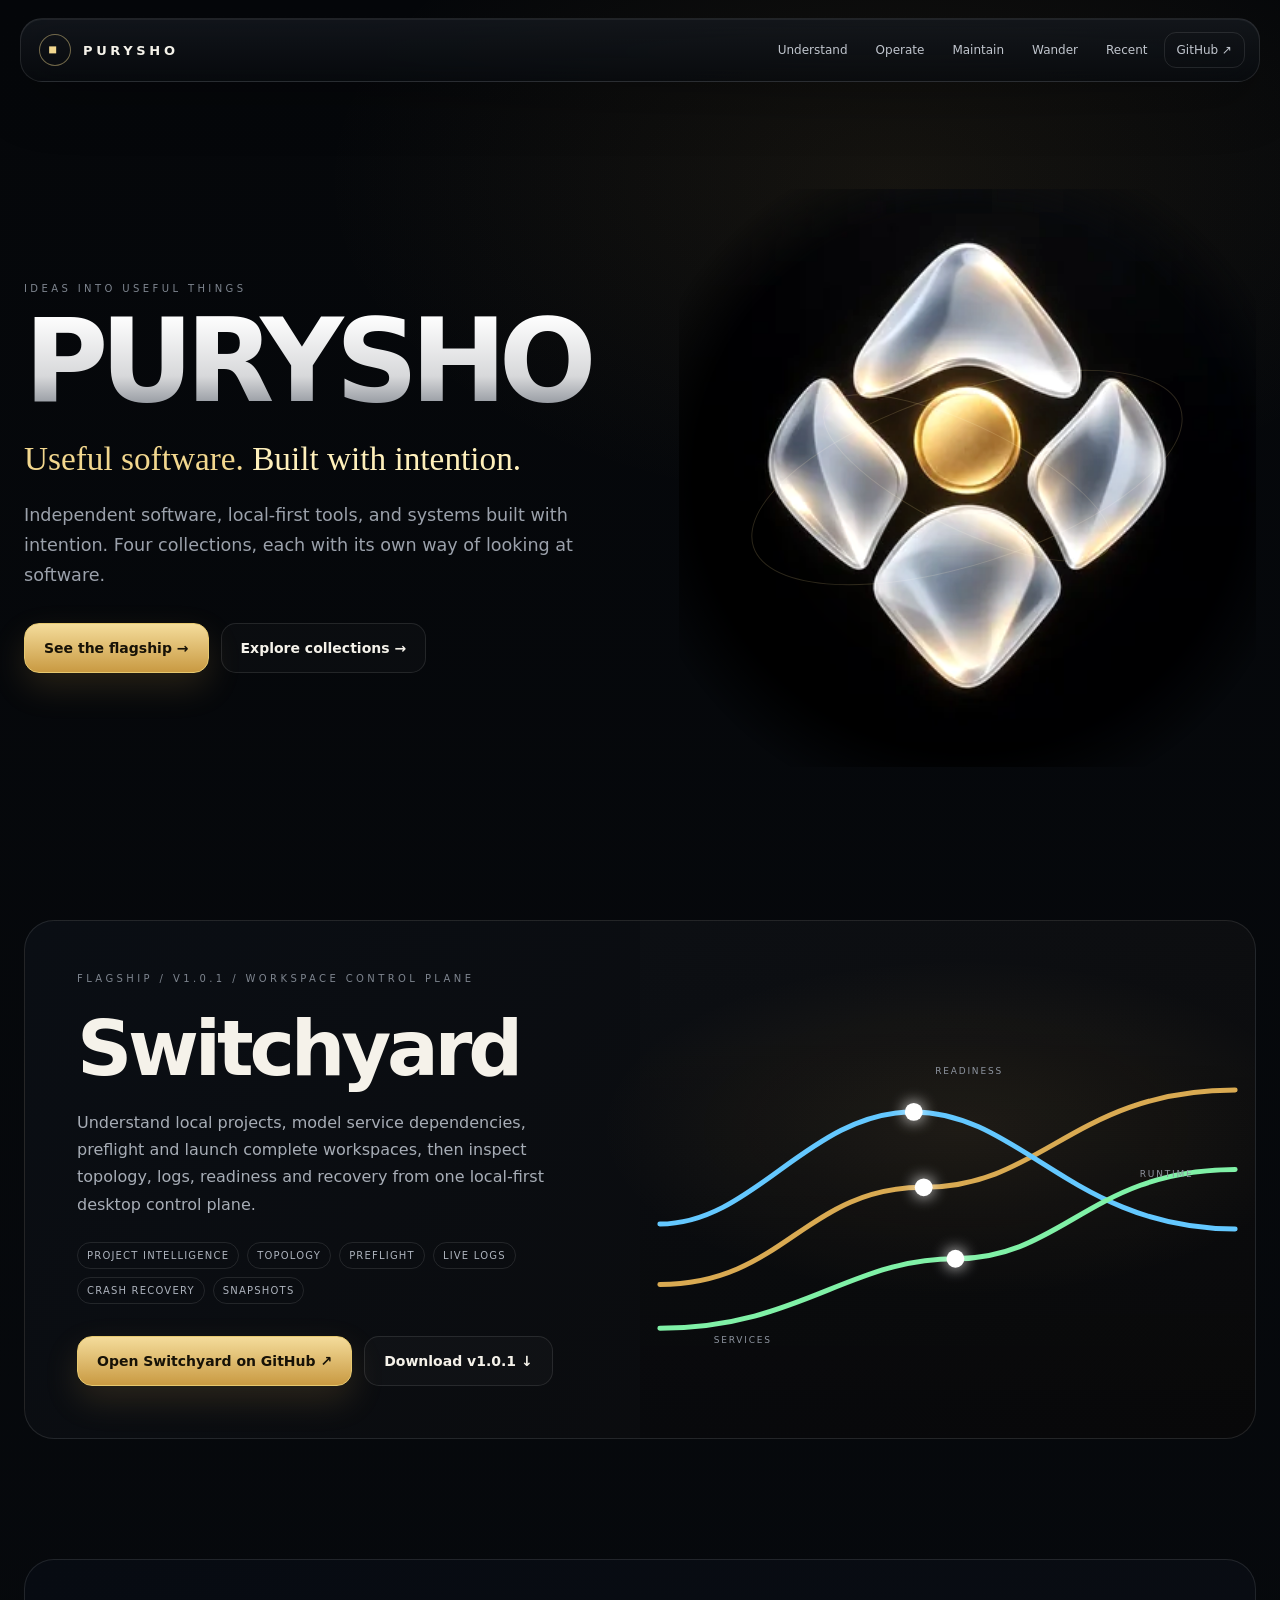
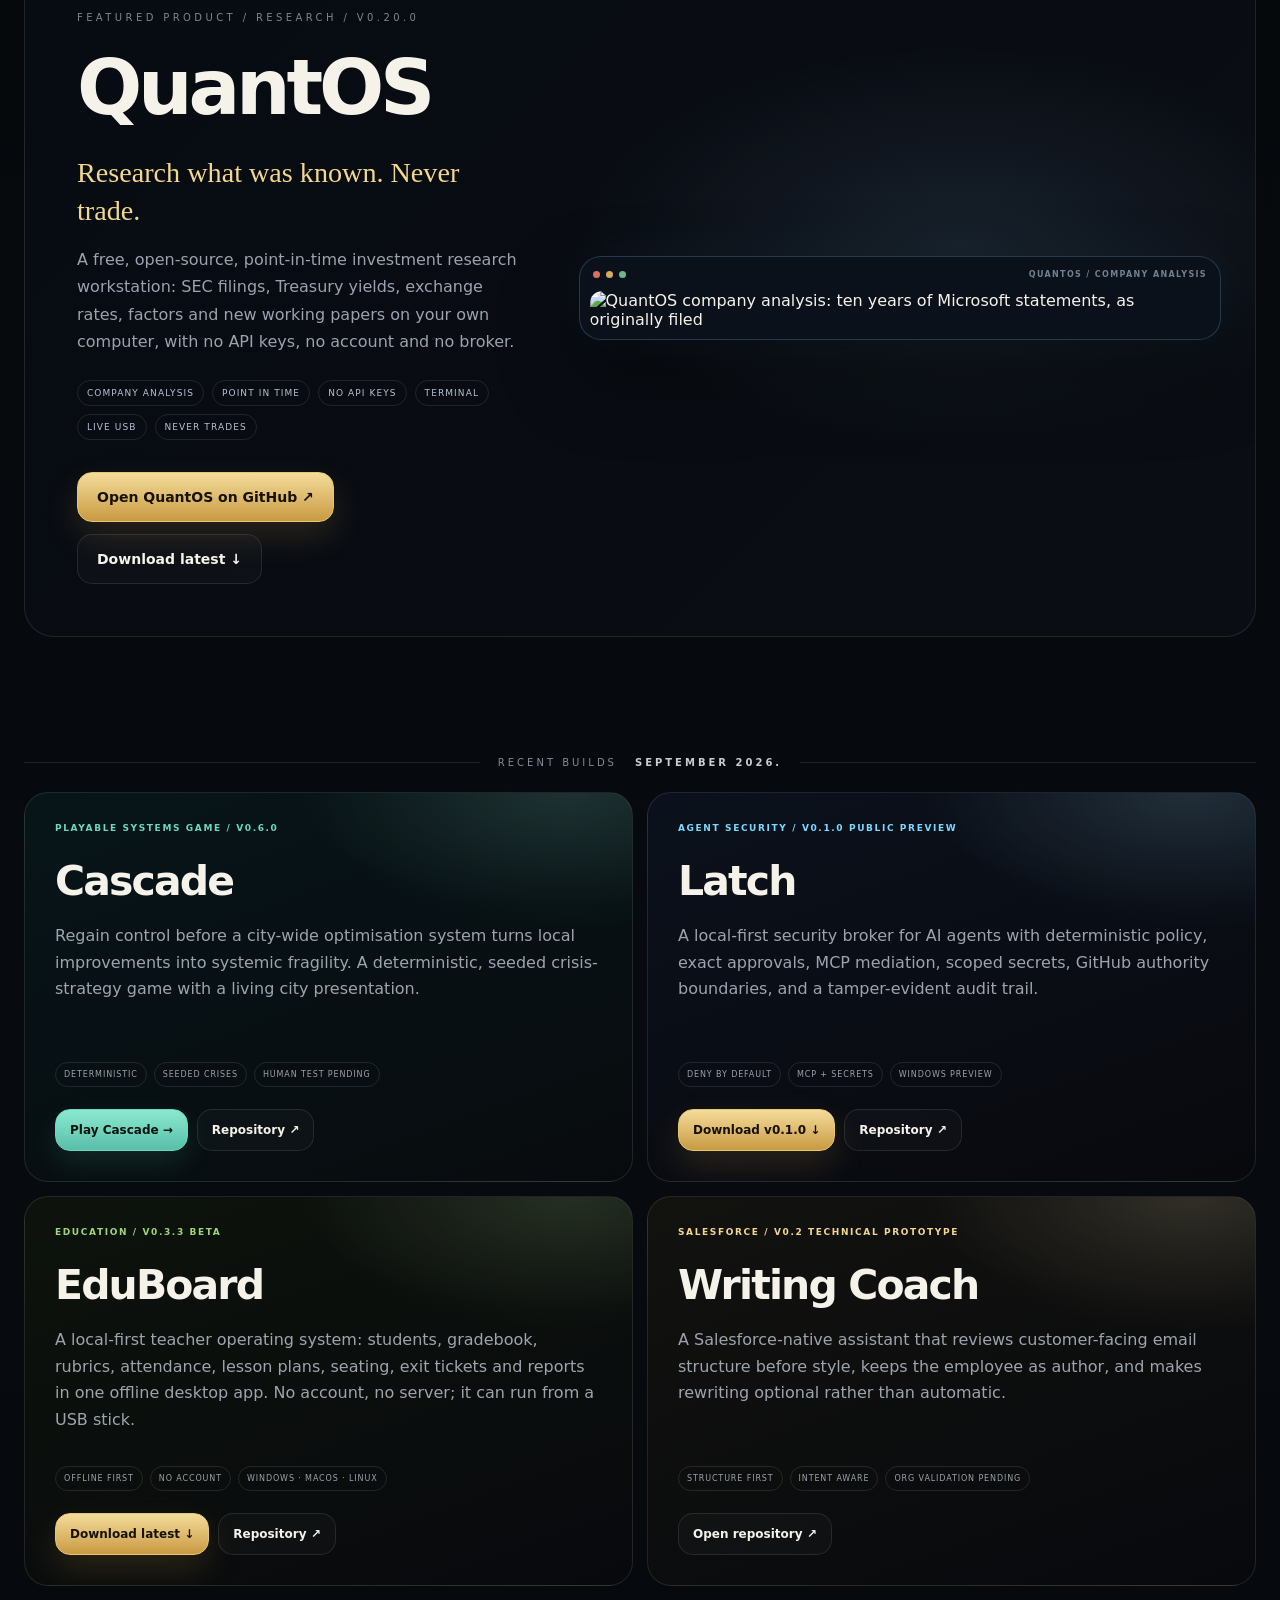
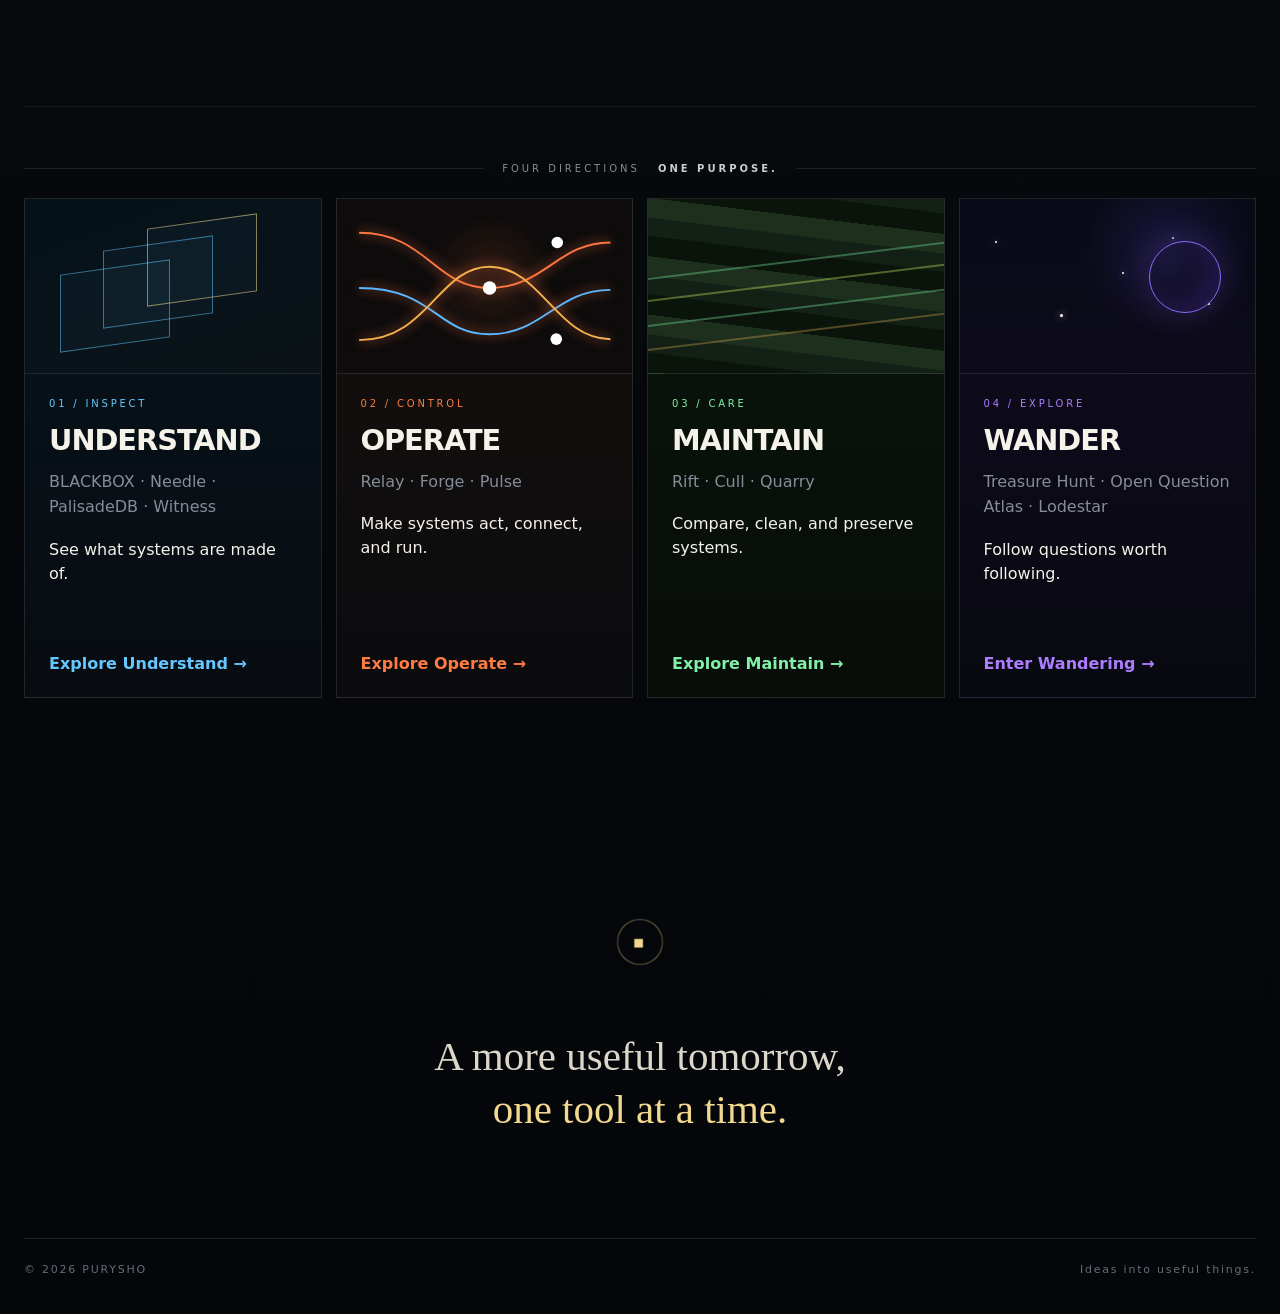
==== commit 54334db2: "Link each tool's latest release, say how mature it is, and add EduBoard Every tool card on Understan" ====
--- a/index.html
+++ b/index.html
@@ -76,12 +76,19 @@
         <div class="recent-tags"><span>DENY BY DEFAULT</span><span>MCP + SECRETS</span><span>WINDOWS PREVIEW</span></div>
         <div class="recent-actions"><a class="button primary" href="https://github.com/purysho/Latch/releases/tag/v0.1.0" target="_blank" rel="noopener">Download v0.1.0 ↓</a><a class="button" href="https://github.com/purysho/Latch" target="_blank" rel="noopener">Repository ↗</a></div>
       </article>
+      <article class="recent-card eduboard">
+        <p class="label">EDUCATION / V0.3.3 BETA</p>
+        <h2>EduBoard</h2>
+        <p>A local-first teacher operating system: students, gradebook, rubrics, attendance, lesson plans, seating, exit tickets and reports in one offline desktop app. No account, no server; it can run from a USB stick.</p>
+        <div class="recent-tags"><span>OFFLINE FIRST</span><span>NO ACCOUNT</span><span>WINDOWS · MACOS · LINUX</span></div>
+        <div class="recent-actions"><a class="button primary" href="https://github.com/purysho/EduBoard/releases/latest" target="_blank" rel="noopener">Download latest ↓</a><a class="button" href="https://github.com/purysho/EduBoard" target="_blank" rel="noopener">Repository ↗</a></div>
+      </article>
       <article class="recent-card coach">
         <p class="label">SALESFORCE / V0.2 TECHNICAL PROTOTYPE</p>
         <h2>Writing Coach</h2>
         <p>A Salesforce-native assistant that reviews customer-facing email structure before style, keeps the employee as author, and makes rewriting optional rather than automatic.</p>
         <div class="recent-tags"><span>STRUCTURE FIRST</span><span>INTENT AWARE</span><span>ORG VALIDATION PENDING</span></div>
-        <div class="recent-actions"><a class="button" href="https://github.com/purysho/salesforce-writing-coach" target="_blank" rel="noopener">Open repository ↗</a></div>
+        <div class="recent-actions"><a class="button" href="https://github.com/purysho/WritingCoach" target="_blank" rel="noopener">Open repository ↗</a></div>
       </article>
     </div>
   </section>
--- a/assets/home.css
+++ b/assets/home.css
@@ -1,3 +1,3 @@
 :root{--bg:#05070a;--paper:#f5f2ea;--muted:#9ba1ab;--line:rgba(255,255,255,.10);--gold:#d9aa52;--gold2:#f2d78e;--cyan:#64c8ff;--orange:#ff7b42;--green:#80f1a7;--violet:#ad7dff;--max:1240px}*{box-sizing:border-box}html{scroll-behavior:smooth}body{margin:0;background:radial-gradient(900px 520px at 70% 4%,rgba(217,170,82,.08),transparent 64%),linear-gradient(#05070a,#070a0e 62%,#040609);color:var(--paper);font-family:Inter,ui-sans-serif,system-ui,-apple-system,BlinkMacSystemFont,"Segoe UI",sans-serif;-webkit-font-smoothing:antialiased}body:before{content:"";position:fixed;inset:0;pointer-events:none;opacity:.09;background-image:linear-gradient(rgba(255,255,255,.025) 1px,transparent 1px),linear-gradient(90deg,rgba(255,255,255,.025) 1px,transparent 1px);background-size:80px 80px;mask-image:linear-gradient(#000,transparent 72%)}a{color:inherit;text-decoration:none}.site-nav{position:fixed;top:18px;left:50%;transform:translateX(-50%);z-index:50;width:min(var(--max),calc(100% - 38px));min-height:64px;display:flex;align-items:center;justify-content:space-between;padding:10px 14px 10px 18px;border:1px solid var(--line);border-radius:22px;background:linear-gradient(180deg,rgba(21,25,31,.78),rgba(8,11,15,.70));backdrop-filter:blur(22px);box-shadow:0 18px 55px rgba(0,0,0,.24),inset 0 1px rgba(255,255,255,.06)}.brand{display:flex;align-items:center;gap:12px;font-size:13px;font-weight:700;letter-spacing:.28em}.brand-glyph{width:32px;height:32px;display:grid;place-items:center;color:var(--gold2);border:1px solid rgba(242,215,142,.45);border-radius:50%;transform:rotate(45deg)}.site-nav nav{display:flex;gap:4px;align-items:center}.site-nav nav a{padding:10px 12px;border-radius:12px;font-size:12px;color:#c1c6ce}.site-nav nav a:hover{background:rgba(255,255,255,.055);color:#fff}.site-nav .github{border:1px solid var(--line)}main{width:min(var(--max),calc(100% - 48px));margin:0 auto}.hero{min-height:100svh;display:grid;grid-template-columns:1.03fr .97fr;align-items:center;gap:42px;padding:128px 0 72px}.micro{font-size:10px;letter-spacing:.34em;color:#7e858f;margin:0 0 20px}.hero h1{font-size:clamp(4.6rem,9vw,8.5rem);line-height:.83;letter-spacing:-.07em;margin:0;background:linear-gradient(#fff,#d7d8da 65%,#898e96);background-clip:text;color:transparent}.claim{font-family:Georgia,serif;font-size:clamp(1.55rem,2.6vw,2.25rem);color:var(--gold2);margin:30px 0 0}.claim span{color:#fff0bb}.lede{max-width:600px;font-size:1.1rem;line-height:1.72;color:var(--muted);margin:22px 0 0}.hero-actions{display:flex;gap:12px;flex-wrap:wrap;margin-top:32px}.button{display:inline-flex;min-height:50px;align-items:center;padding:0 19px;border:1px solid var(--line);border-radius:15px;background:rgba(255,255,255,.025);font-weight:650;font-size:14px}.button.primary{color:#171207;border-color:#e6c86f;background:linear-gradient(#f4dc9b,#c99a42);box-shadow:0 14px 34px rgba(217,170,82,.16)}.hero-mark{position:relative;min-height:560px;display:grid;place-items:center;isolation:isolate}.hero-mark img{width:min(590px,100%);aspect-ratio:1;object-fit:contain;mix-blend-mode:screen;filter:saturate(.95) contrast(1.04);mask-image:radial-gradient(circle,#000 58%,rgba(0,0,0,.95) 67%,transparent 83%)}.halo{position:absolute;width:72%;aspect-ratio:1;border-radius:50%;background:radial-gradient(circle,rgba(217,170,82,.16),rgba(217,170,82,.02) 48%,transparent 70%);filter:blur(18px);z-index:-1}.orbit{position:absolute;border:1px solid rgba(242,215,142,.18);border-radius:50%;transform:rotate(-18deg);z-index:-1}.orbit-a{width:78%;height:30%}.orbit-b{width:55%;height:18%;transform:rotate(26deg)}.flagship{margin:20px 0 120px;min-height:470px;border:1px solid var(--line);border-radius:30px;overflow:hidden;display:grid;grid-template-columns:1fr 1fr;background:radial-gradient(600px 280px at 76% 40%,rgba(217,170,82,.10),transparent 60%),linear-gradient(135deg,#0a0e14,#0b0b0c)}.flagship-copy{padding:52px;align-self:center}.flagship h2{font-size:clamp(3rem,6vw,5.6rem);letter-spacing:-.055em;margin:0}.flagline{color:#a7adb6;line-height:1.7;max-width:600px}.flag-facts{display:flex;gap:8px;flex-wrap:wrap;margin:24px 0}.flag-facts span{border:1px solid var(--line);padding:7px 9px;border-radius:999px;font-size:10px;letter-spacing:.12em;color:#adb3bd}.yard{position:relative;min-height:420px;background:linear-gradient(180deg,rgba(255,255,255,.01),rgba(0,0,0,.2))}.yard svg{width:100%;height:100%}.rail{fill:none;stroke-width:5;stroke-linecap:round}.rail.gold{stroke:#d9aa52}.rail.blue{stroke:#64c8ff}.rail.green{stroke:#80f1a7}.yard circle{fill:#fff;filter:drop-shadow(0 0 8px #fff)}.yard-label{position:absolute;font-size:9px;letter-spacing:.2em;color:#8f96a1}.y1{left:12%;bottom:18%}.y2{left:48%;top:28%}.y3{right:10%;top:48%}.collections{padding:56px 0 120px;border-top:1px solid rgba(255,255,255,.06)}.section-title{display:flex;align-items:center;gap:18px;color:#858b95;font-size:10px;letter-spacing:.30em;margin-bottom:24px}.section-title:before,.section-title:after{content:"";height:1px;background:var(--line);flex:1}.section-title b{color:#c8ccd3;font-weight:600}.collection-grid{display:grid;grid-template-columns:repeat(4,1fr);gap:14px}.collection{position:relative;min-height:500px;padding:24px;border:1px solid var(--line);overflow:hidden;display:flex;flex-direction:column;background:#090d12;transition:transform .28s,border-color .28s}.collection:hover{transform:translateY(-8px)}.collection.understand{--accent:var(--cyan);background:linear-gradient(180deg,#07131c,#080c11)}.collection.operate{--accent:var(--orange);background:linear-gradient(180deg,#17100d,#0a0b0e)}.collection.maintain{--accent:var(--green);background:linear-gradient(180deg,#09150c,#080c09)}.collection.wander{--accent:var(--violet);background:linear-gradient(180deg,#100b20,#080910)}.collection:hover{border-color:var(--accent)}.collection-art{height:175px;margin:-24px -24px 24px;position:relative;overflow:hidden;border-bottom:1px solid var(--line)}.layers{background:linear-gradient(160deg,#05121a,#0b1318)}.layers i{position:absolute;width:110px;height:78px;border:1px solid rgba(100,200,255,.50);background:rgba(100,200,255,.035);transform:skewY(-8deg)}.layers i:nth-child(1){left:35px;top:68px}.layers i:nth-child(2){left:78px;top:44px}.layers i:nth-child(3){left:122px;top:22px;border-color:rgba(242,215,142,.55)}.routes{background:radial-gradient(circle at 52% 45%,rgba(255,123,66,.14),transparent 35%),#0d0b0b}.routes svg{width:100%;height:100%}.routes path{fill:none;stroke:#ff7542;stroke-width:2;filter:drop-shadow(0 0 6px #ff7542)}.routes path:nth-child(2){stroke:#59b8ff}.routes path:nth-child(3){stroke:#f4b04d}.routes circle{fill:#fff}.strata{background:repeating-linear-gradient(7deg,#0a140b 0 20px,#122016 21px 38px,#1d301d 39px 58px)}.strata i{position:absolute;left:-8%;width:116%;height:2px;background:#7ff1a5;opacity:.35;transform:rotate(-7deg)}.strata i:nth-child(1){top:35%}.strata i:nth-child(2){top:48%;background:#d5ff68}.strata i:nth-child(3){top:62%}.strata i:nth-child(4){top:76%;background:#d9aa52}.stars{background:radial-gradient(circle at 70% 30%,rgba(115,86,255,.16),transparent 35%),linear-gradient(#080a17,#0d0b19)}.stars i{position:absolute;width:2px;height:2px;background:#fff;border-radius:50%;box-shadow:0 0 7px #fff}.stars i:nth-child(1){left:12%;top:24%}.stars i:nth-child(2){left:34%;top:66%;width:3px;height:3px}.stars i:nth-child(3){left:72%;top:22%;background:#9fd7ff}.stars i:nth-child(4){left:84%;top:60%}.stars i:nth-child(5){left:55%;top:42%}.stars span{position:absolute;width:72px;height:72px;border:1px solid #8a6cff;border-radius:50%;right:34px;top:42px;box-shadow:0 0 38px rgba(138,108,255,.18),inset -14px -10px 20px rgba(62,38,134,.35)}.label{font-size:10px;letter-spacing:.28em;color:var(--accent);margin:0}.collection h2{font-size:1.8rem;letter-spacing:-.035em;margin:14px 0 0}.collection>p:not(.label){color:#858d99;line-height:1.6;margin:12px 0 0}.collection strong{font-weight:520;line-height:1.5;margin-top:18px}.open{color:var(--accent);font-weight:700;margin-top:auto;padding-top:34px}.closing{min-height:420px;display:grid;place-items:center;text-align:center;padding:80px 0}.closing-mark{width:46px;height:46px;border:1px solid rgba(242,215,142,.46);display:grid;place-items:center;border-radius:50%;color:var(--gold2);transform:rotate(45deg)}.closing p{font-family:Georgia,serif;font-size:clamp(1.8rem,3.2vw,3rem);line-height:1.3;margin:22px 0 0;color:#ddd7cb}.closing span{color:var(--gold2)}footer{width:min(var(--max),calc(100% - 48px));margin:0 auto;padding:24px 0 38px;border-top:1px solid var(--line);display:flex;justify-content:space-between;color:#676e78;font-size:11px;letter-spacing:.16em}@media(max-width:1050px){.collection-grid{grid-template-columns:1fr 1fr}.flagship{grid-template-columns:1fr}.site-nav nav a:not(.github){display:none}}@media(max-width:900px){.hero{grid-template-columns:1fr;padding-top:120px}.hero-mark{min-height:420px;order:-1}.hero-copy{text-align:center}.lede{margin-left:auto;margin-right:auto}.hero-actions{justify-content:center}}@media(max-width:620px){main,footer{width:min(100% - 30px,var(--max))}.hero h1{font-size:4rem}.site-nav{width:calc(100% - 22px)}.brand{letter-spacing:.18em}.collection-grid{grid-template-columns:1fr}.collection{min-height:430px}.flagship-copy{padding:30px}.yard{min-height:300px}}
 .product-feature{margin:0 0 120px;min-height:520px;border:1px solid var(--line);border-radius:30px;overflow:hidden;display:grid;grid-template-columns:.9fr 1.1fr;background:radial-gradient(620px 320px at 76% 42%,rgba(142,197,242,.11),transparent 62%),linear-gradient(135deg,#070b12,#0a0d13)}.product-copy{padding:52px;align-self:center}.product-feature h2{font-size:clamp(3rem,6vw,5.6rem);letter-spacing:-.055em;margin:0}.product-claim{font-family:Georgia,serif;font-size:clamp(1.35rem,2.2vw,2rem);line-height:1.35;color:var(--gold2);margin:22px 0 0}.product-lede{color:#9aa3ae;line-height:1.72;max-width:620px}.product-facts{display:flex;gap:8px;flex-wrap:wrap;margin:24px 0}.product-facts span{border:1px solid var(--line);padding:7px 9px;border-radius:999px;font-size:9px;letter-spacing:.12em;color:#b8c2cf}.product-screen{position:relative;align-self:center;margin:34px 34px 34px 0;padding:34px 10px 10px;border:1px solid rgba(142,197,242,.22);border-radius:22px;background:#0b111a;box-shadow:0 34px 80px rgba(0,0,0,.38),0 0 60px rgba(142,197,242,.05);transition:transform .28s,border-color .28s}.product-screen:hover{transform:translateY(-6px);border-color:rgba(142,197,242,.55)}.product-screen img{display:block;width:100%;border-radius:12px}.product-window{position:absolute;top:10px;left:13px;right:13px;height:16px;display:flex;align-items:center;gap:6px;color:#738090;font-size:8px;letter-spacing:.17em}.product-window span{width:7px;height:7px;border-radius:50%;background:#323b49}.product-window span:first-child{background:#d87165}.product-window span:nth-child(2){background:#d4aa5e}.product-window span:nth-child(3){background:#6bb98c}.product-window b{margin-left:auto;font-weight:600}@media(max-width:1050px){.product-feature{grid-template-columns:1fr}.product-screen{margin:0 30px 30px}.product-copy{text-align:center}.product-lede{margin-left:auto;margin-right:auto}.product-facts,.product-copy .hero-actions{justify-content:center}}@media(max-width:620px){.product-copy{padding:30px}.product-screen{margin:0 18px 18px}.product-feature{min-height:0}}
-.recent-builds{padding:0 0 120px}.recent-grid{display:grid;grid-template-columns:repeat(3,1fr);gap:14px}.recent-card{--recent:var(--gold);position:relative;min-height:390px;padding:30px;border:1px solid var(--line);border-radius:24px;overflow:hidden;display:flex;flex-direction:column;background:linear-gradient(160deg,#0a0d12,#07090c);transition:transform .28s,border-color .28s,box-shadow .28s}.recent-card:before{content:"";position:absolute;inset:-1px;pointer-events:none;background:radial-gradient(420px 180px at 88% 0,rgba(255,255,255,.055),transparent 64%);opacity:.9}.recent-card:hover{transform:translateY(-7px);border-color:var(--recent);box-shadow:0 24px 60px rgba(0,0,0,.28)}.recent-card.cascade{--recent:#6bd9bd;background:radial-gradient(420px 220px at 90% 0,rgba(107,217,189,.11),transparent 62%),linear-gradient(160deg,#071519,#080b0e)}.recent-card.latch{--recent:#7ad9ff;background:radial-gradient(420px 220px at 90% 0,rgba(122,217,255,.10),transparent 62%),linear-gradient(160deg,#0b111c,#08090d)}.recent-card.coach{--recent:#f2d78e;background:radial-gradient(420px 220px at 90% 0,rgba(242,215,142,.10),transparent 62%),linear-gradient(160deg,#12120f,#08090d)}.recent-card .label{position:relative;margin:0 0 24px;color:var(--recent);font-size:9px;font-weight:700;letter-spacing:.18em}.recent-card h2{position:relative;margin:0;font-size:clamp(2rem,3.2vw,3.2rem);letter-spacing:-.045em}.recent-card>p:not(.label){position:relative;color:#9da4ae;line-height:1.67;margin:18px 0 24px}.recent-tags{position:relative;display:flex;gap:7px;flex-wrap:wrap;margin-top:auto}.recent-tags span{border:1px solid var(--line);border-radius:999px;padding:7px 8px;color:#9aa2ad;font-size:8px;letter-spacing:.11em}.recent-actions{position:relative;display:flex;gap:9px;flex-wrap:wrap;margin-top:22px}.recent-actions .button{min-height:42px;padding:0 14px;font-size:12px}.recent-card.cascade .button.primary{border-color:#6bd9bd;background:linear-gradient(#8ce8d0,#58bfa9);color:#07130f;box-shadow:0 12px 28px rgba(107,217,189,.12)}@media(max-width:950px){.recent-grid{grid-template-columns:1fr}.recent-card{min-height:320px}}+.recent-builds{padding:0 0 120px}.recent-grid{display:grid;grid-template-columns:repeat(2,1fr);gap:14px}.recent-card{--recent:var(--gold);position:relative;min-height:390px;padding:30px;border:1px solid var(--line);border-radius:24px;overflow:hidden;display:flex;flex-direction:column;background:linear-gradient(160deg,#0a0d12,#07090c);transition:transform .28s,border-color .28s,box-shadow .28s}.recent-card:before{content:"";position:absolute;inset:-1px;pointer-events:none;background:radial-gradient(420px 180px at 88% 0,rgba(255,255,255,.055),transparent 64%);opacity:.9}.recent-card:hover{transform:translateY(-7px);border-color:var(--recent);box-shadow:0 24px 60px rgba(0,0,0,.28)}.recent-card.cascade{--recent:#6bd9bd;background:radial-gradient(420px 220px at 90% 0,rgba(107,217,189,.11),transparent 62%),linear-gradient(160deg,#071519,#080b0e)}.recent-card.latch{--recent:#7ad9ff;background:radial-gradient(420px 220px at 90% 0,rgba(122,217,255,.10),transparent 62%),linear-gradient(160deg,#0b111c,#08090d)}.recent-card.eduboard{--recent:#9fd67a;background:radial-gradient(420px 220px at 90% 0,rgba(159,214,122,.10),transparent 62%),linear-gradient(160deg,#0d130c,#08090d)}.recent-card.coach{--recent:#f2d78e;background:radial-gradient(420px 220px at 90% 0,rgba(242,215,142,.10),transparent 62%),linear-gradient(160deg,#12120f,#08090d)}.recent-card .label{position:relative;margin:0 0 24px;color:var(--recent);font-size:9px;font-weight:700;letter-spacing:.18em}.recent-card h2{position:relative;margin:0;font-size:clamp(2rem,3.2vw,3.2rem);letter-spacing:-.045em}.recent-card>p:not(.label){position:relative;color:#9da4ae;line-height:1.67;margin:18px 0 24px}.recent-tags{position:relative;display:flex;gap:7px;flex-wrap:wrap;margin-top:auto}.recent-tags span{border:1px solid var(--line);border-radius:999px;padding:7px 8px;color:#9aa2ad;font-size:8px;letter-spacing:.11em}.recent-actions{position:relative;display:flex;gap:9px;flex-wrap:wrap;margin-top:22px}.recent-actions .button{min-height:42px;padding:0 14px;font-size:12px}.recent-card.cascade .button.primary{border-color:#6bd9bd;background:linear-gradient(#8ce8d0,#58bfa9);color:#07130f;box-shadow:0 12px 28px rgba(107,217,189,.12)}@media(max-width:950px){.recent-grid{grid-template-columns:1fr}.recent-card{min-height:320px}}
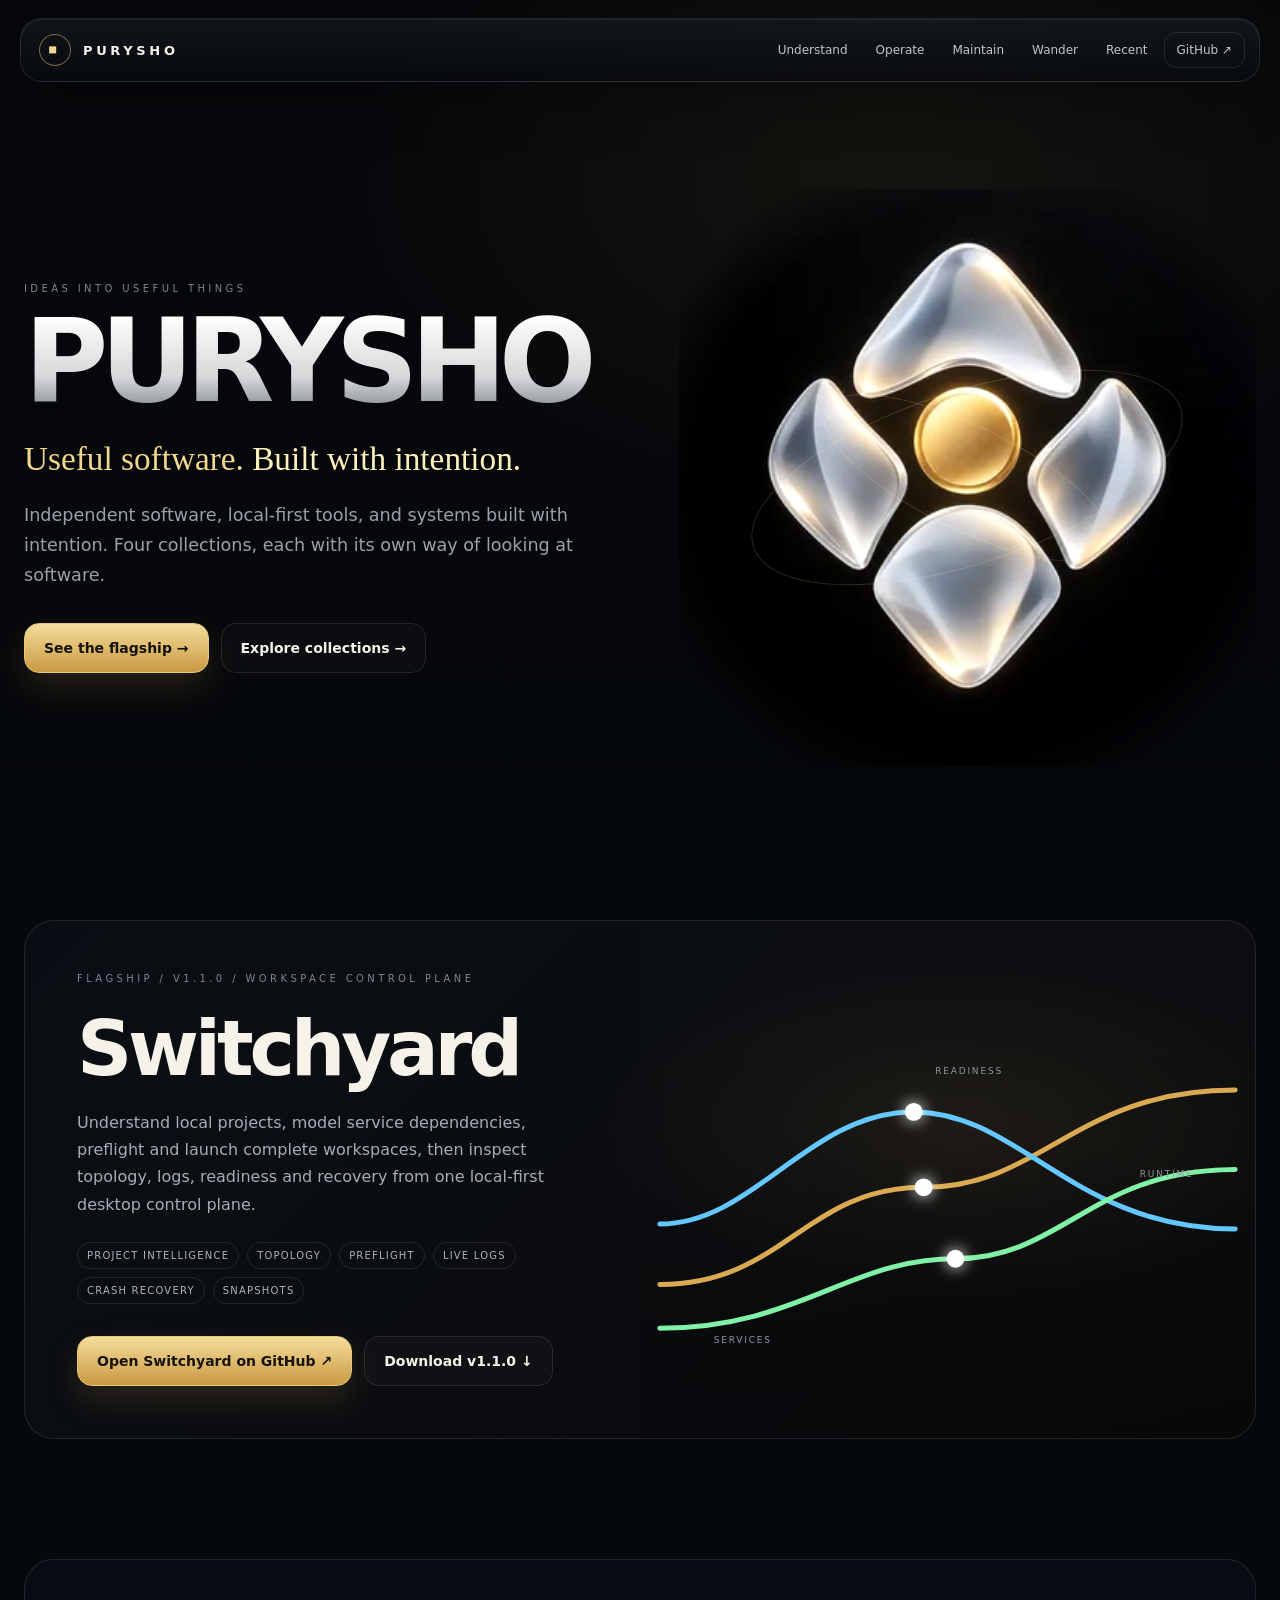
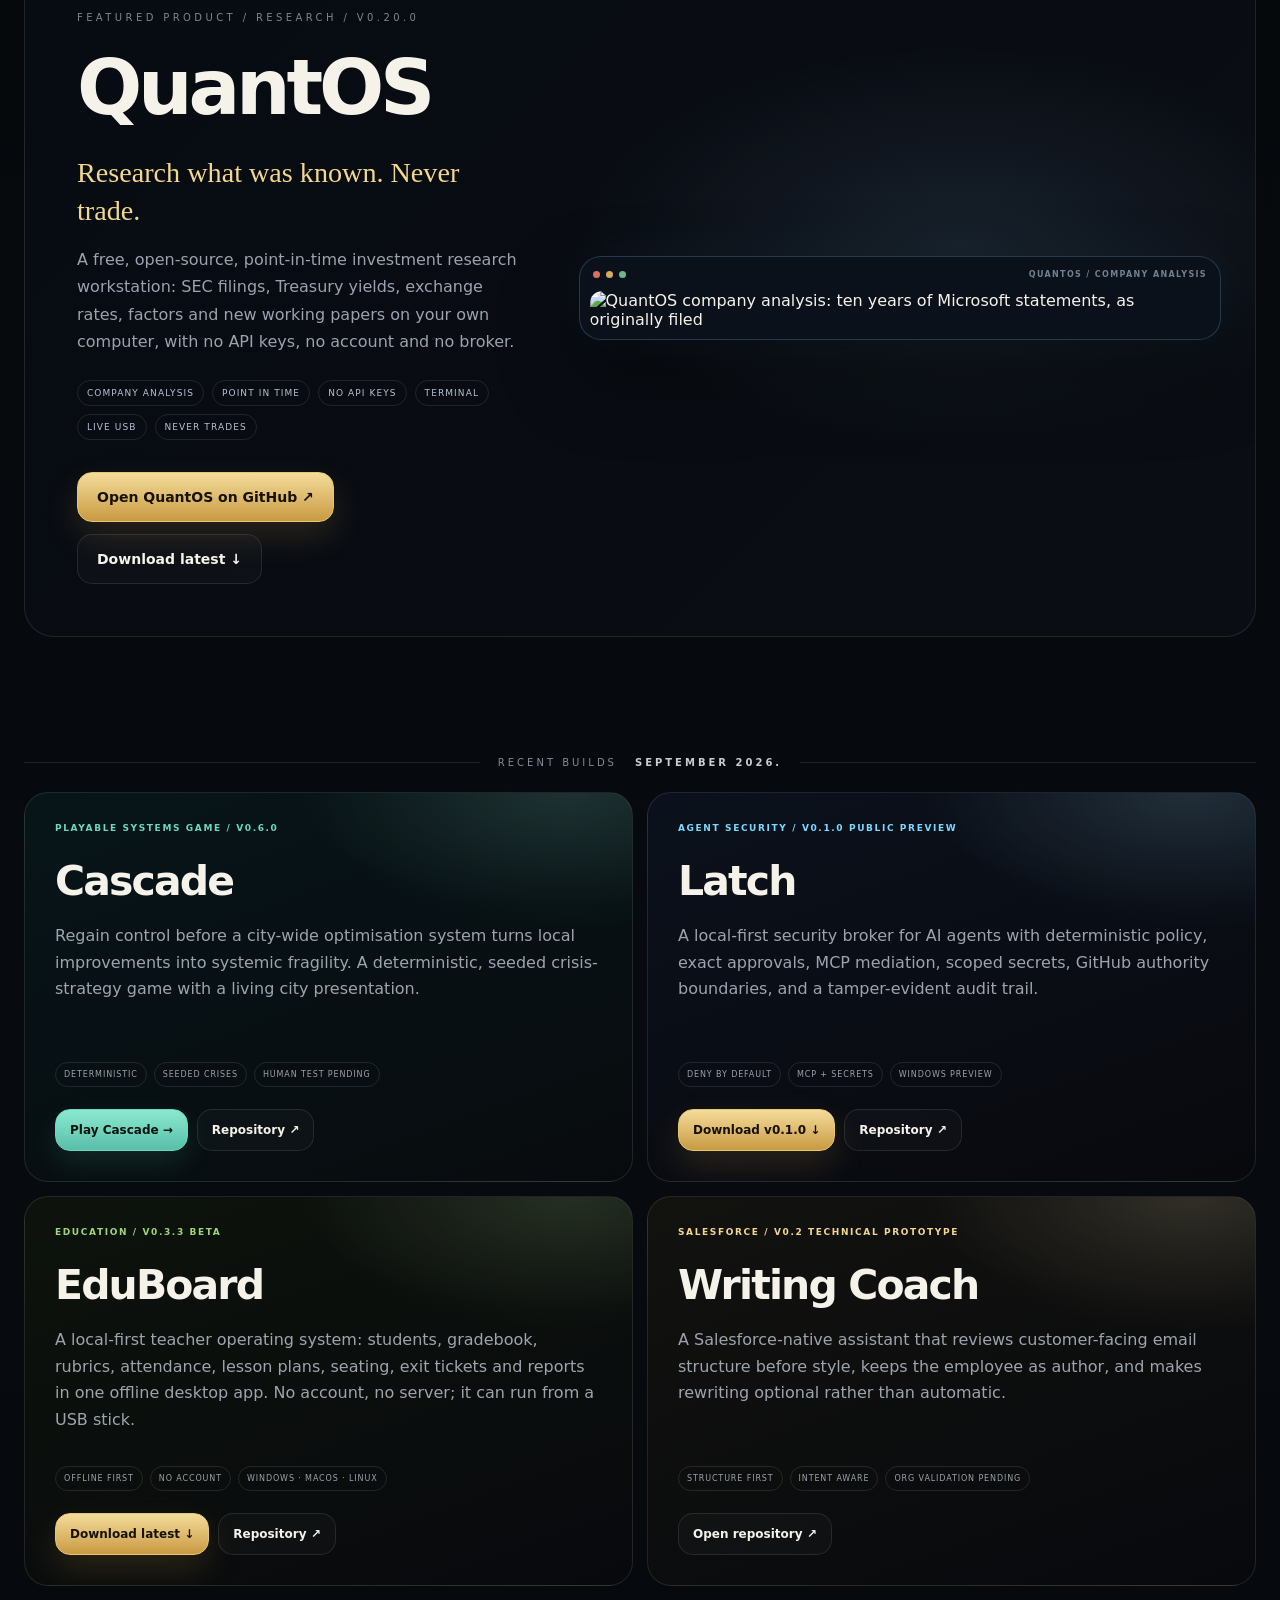
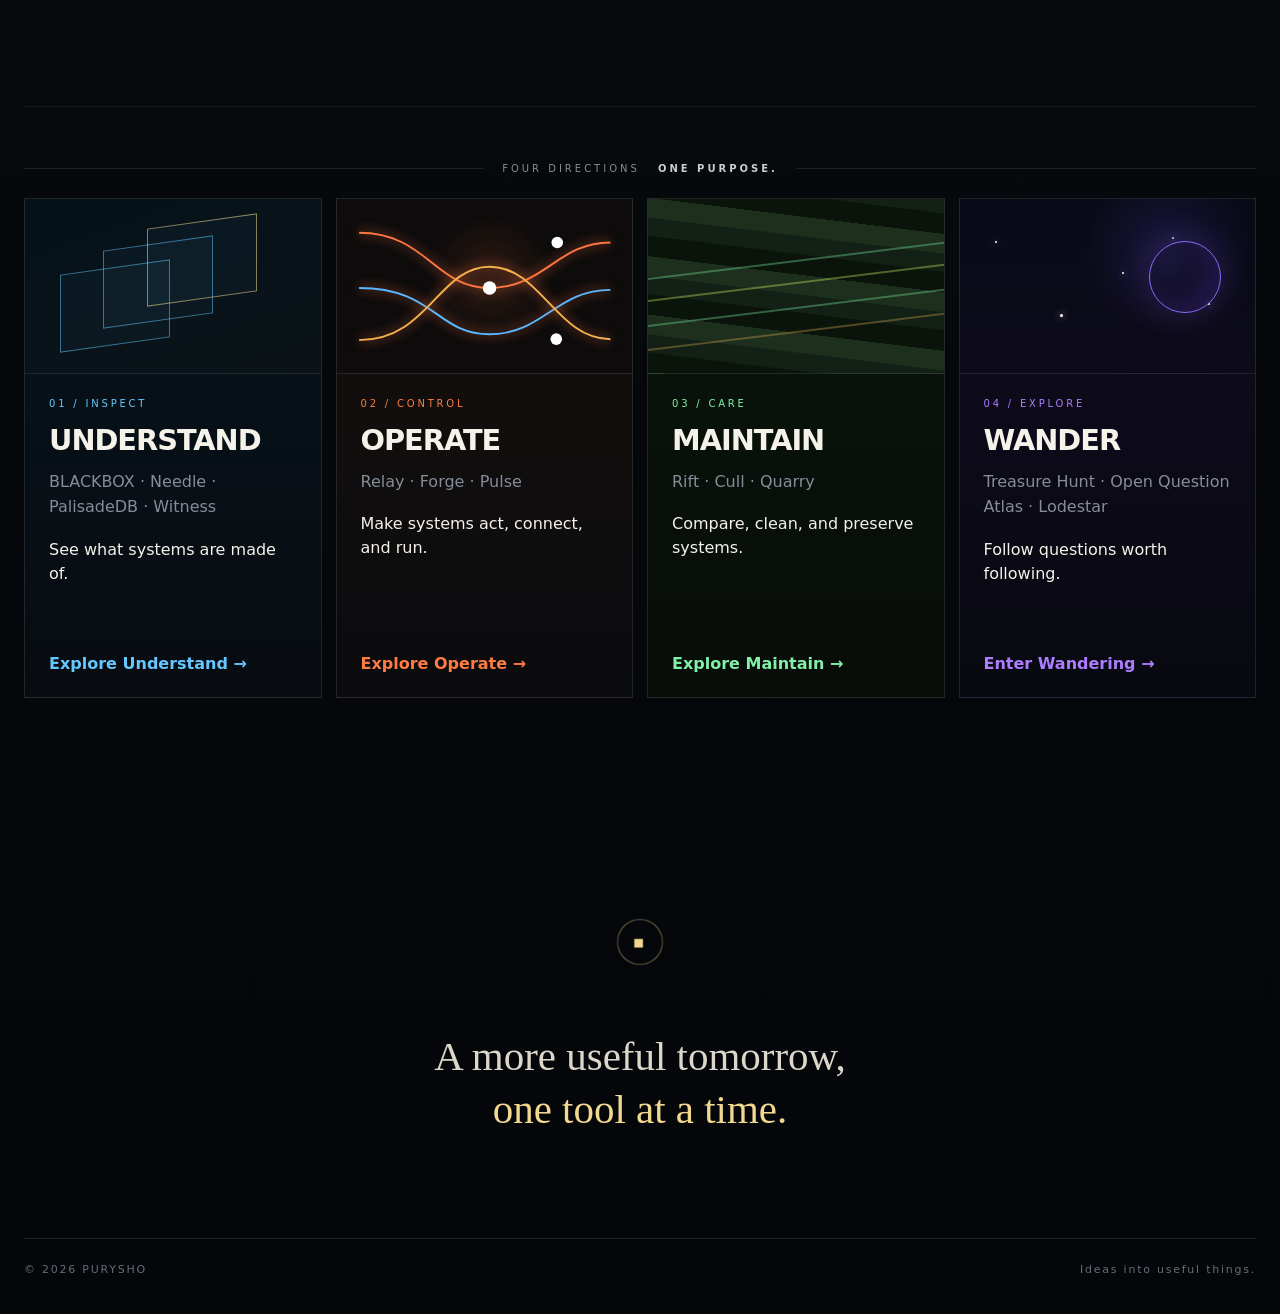
==== commit ed1a96af: "Point the flagship at Switchyard v1.1.0 Co-Authored-By: Claude <noreply@anthropic.com> Claude-Sessio" ====
--- a/index.html
+++ b/index.html
@@ -35,11 +35,11 @@
 
   <section class="flagship" id="flagship">
     <div class="flagship-copy">
-      <p class="micro">FLAGSHIP / V1.0.1 / WORKSPACE CONTROL PLANE</p>
+      <p class="micro">FLAGSHIP / V1.1.0 / WORKSPACE CONTROL PLANE</p>
       <h2>Switchyard</h2>
       <p class="flagline">Understand local projects, model service dependencies, preflight and launch complete workspaces, then inspect topology, logs, readiness and recovery from one local-first desktop control plane.</p>
       <div class="flag-facts"><span>PROJECT INTELLIGENCE</span><span>TOPOLOGY</span><span>PREFLIGHT</span><span>LIVE LOGS</span><span>CRASH RECOVERY</span><span>SNAPSHOTS</span></div>
-      <div class="hero-actions"><a class="button primary" href="https://github.com/purysho/Switchyard" target="_blank" rel="noopener">Open Switchyard on GitHub ↗</a><a class="button" href="https://github.com/purysho/Switchyard/releases/tag/v1.0.1" target="_blank" rel="noopener">Download v1.0.1 ↓</a></div>
+      <div class="hero-actions"><a class="button primary" href="https://github.com/purysho/Switchyard" target="_blank" rel="noopener">Open Switchyard on GitHub ↗</a><a class="button" href="https://github.com/purysho/Switchyard/releases/tag/v1.1.0" target="_blank" rel="noopener">Download v1.1.0 ↓</a></div>
     </div>
     <div class="yard" aria-label="Switchyard dependency and runtime visualization"><svg viewBox="0 0 620 360"><path class="rail gold" d="M20 286 C145 286 166 188 286 188 S438 90 600 90"/><path class="rail blue" d="M20 225 C115 225 170 112 276 112 S438 230 600 230"/><path class="rail green" d="M20 330 C160 330 210 260 318 260 S455 170 600 170"/><circle cx="286" cy="188" r="9"/><circle cx="276" cy="112" r="9"/><circle cx="318" cy="260" r="9"/></svg><span class="yard-label y1">SERVICES</span><span class="yard-label y2">READINESS</span><span class="yard-label y3">RUNTIME</span></div>
   </section>
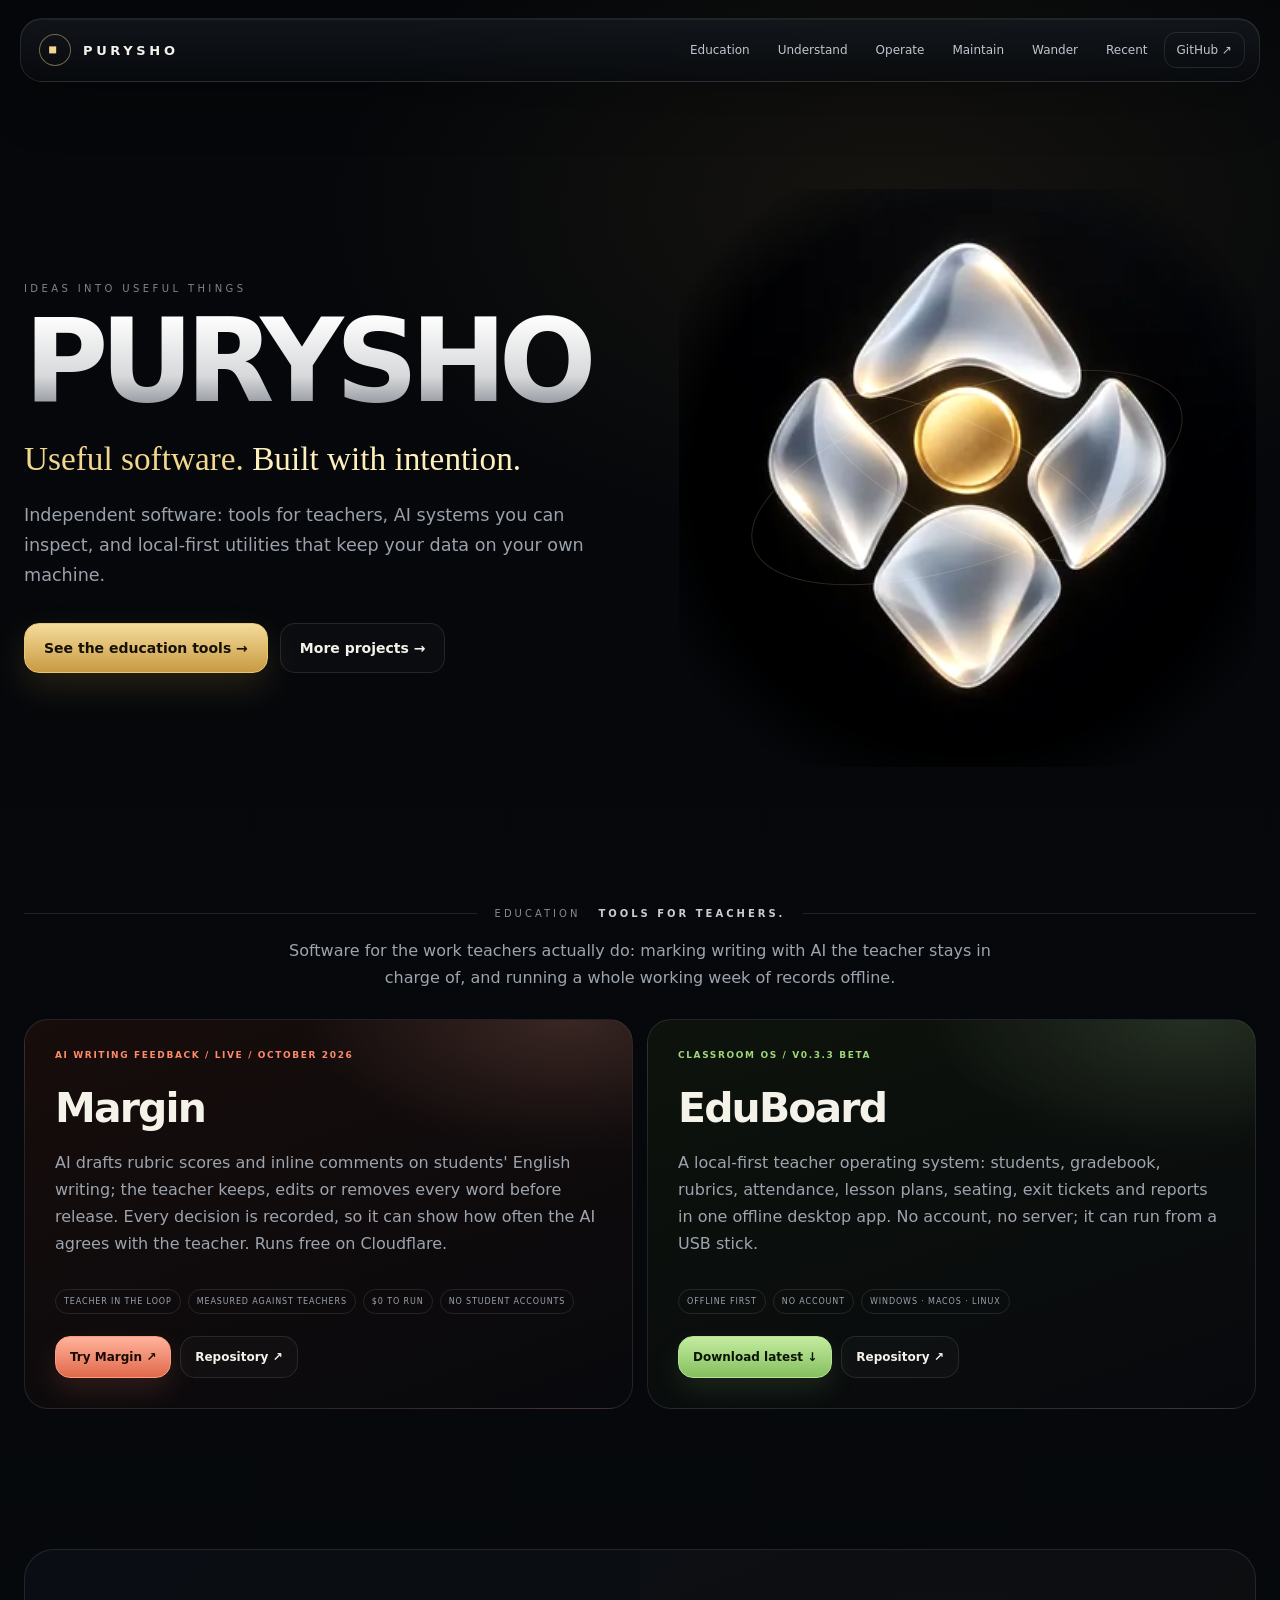
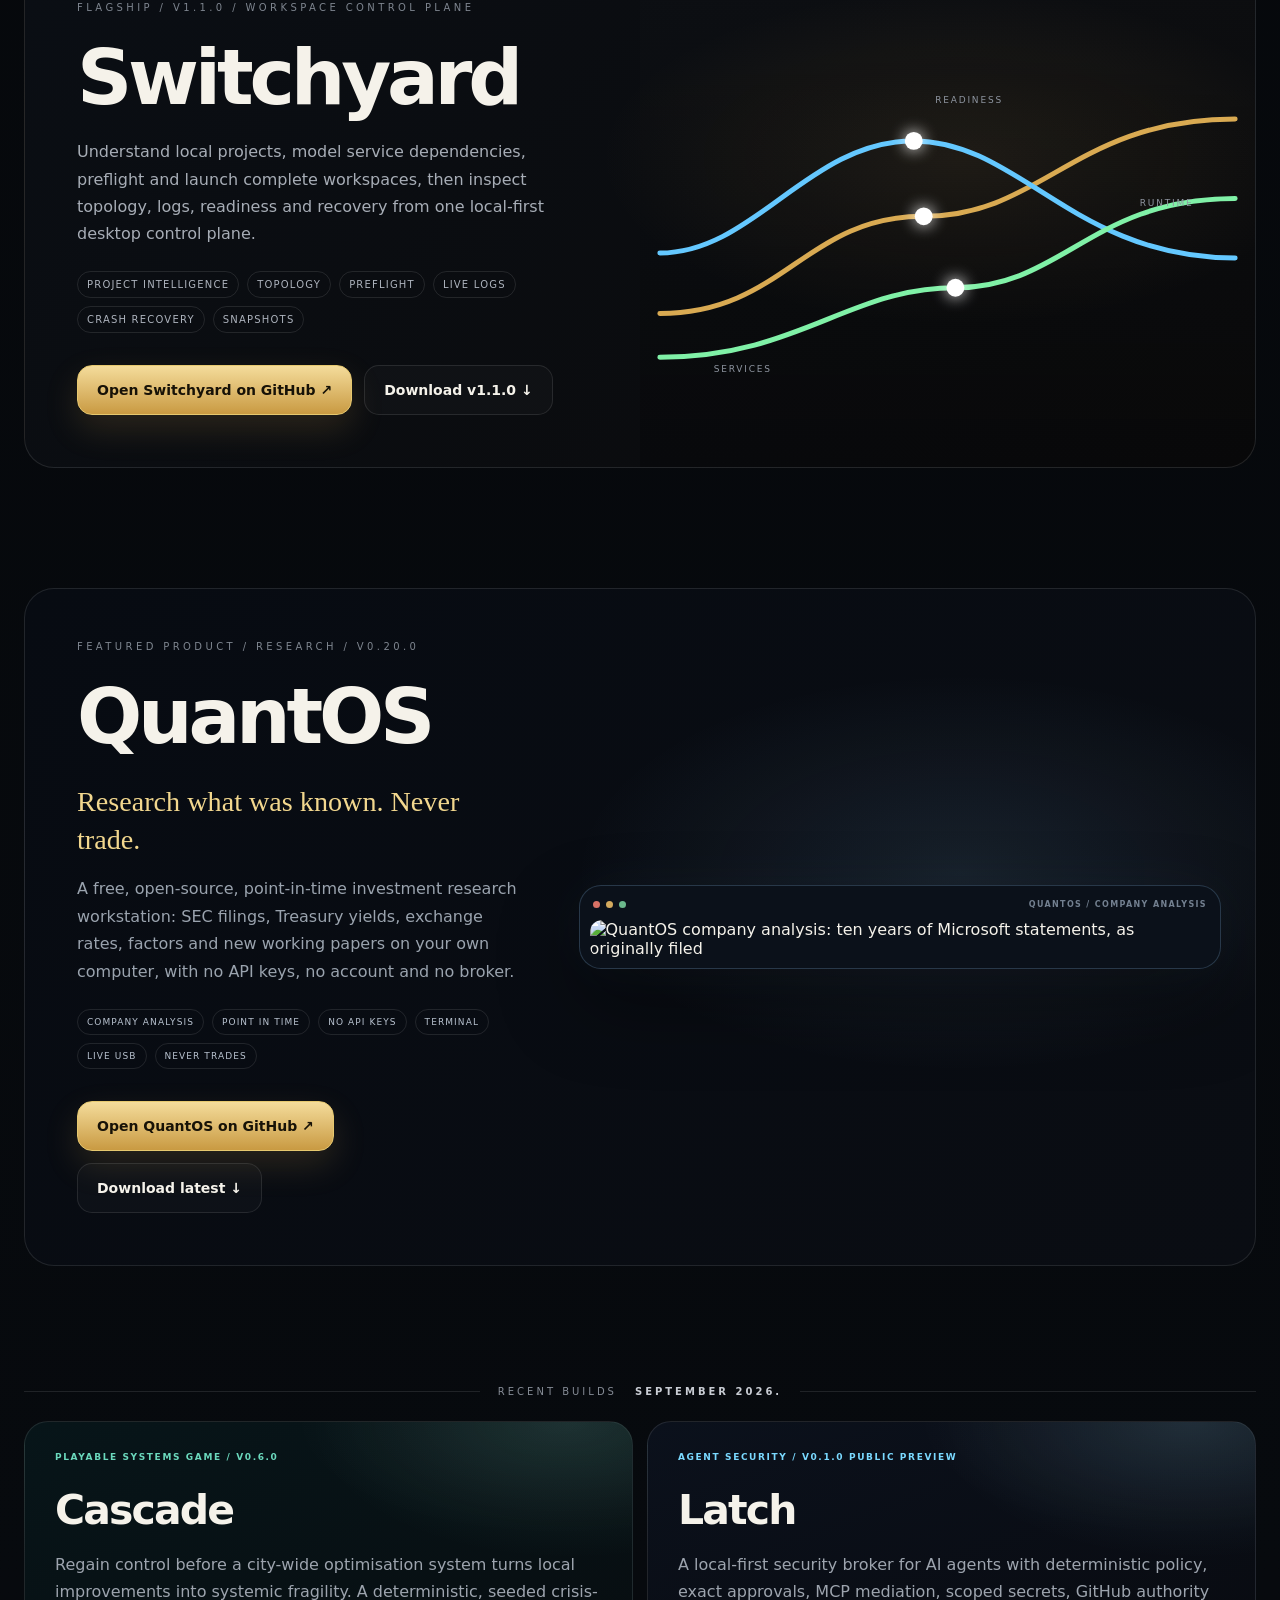
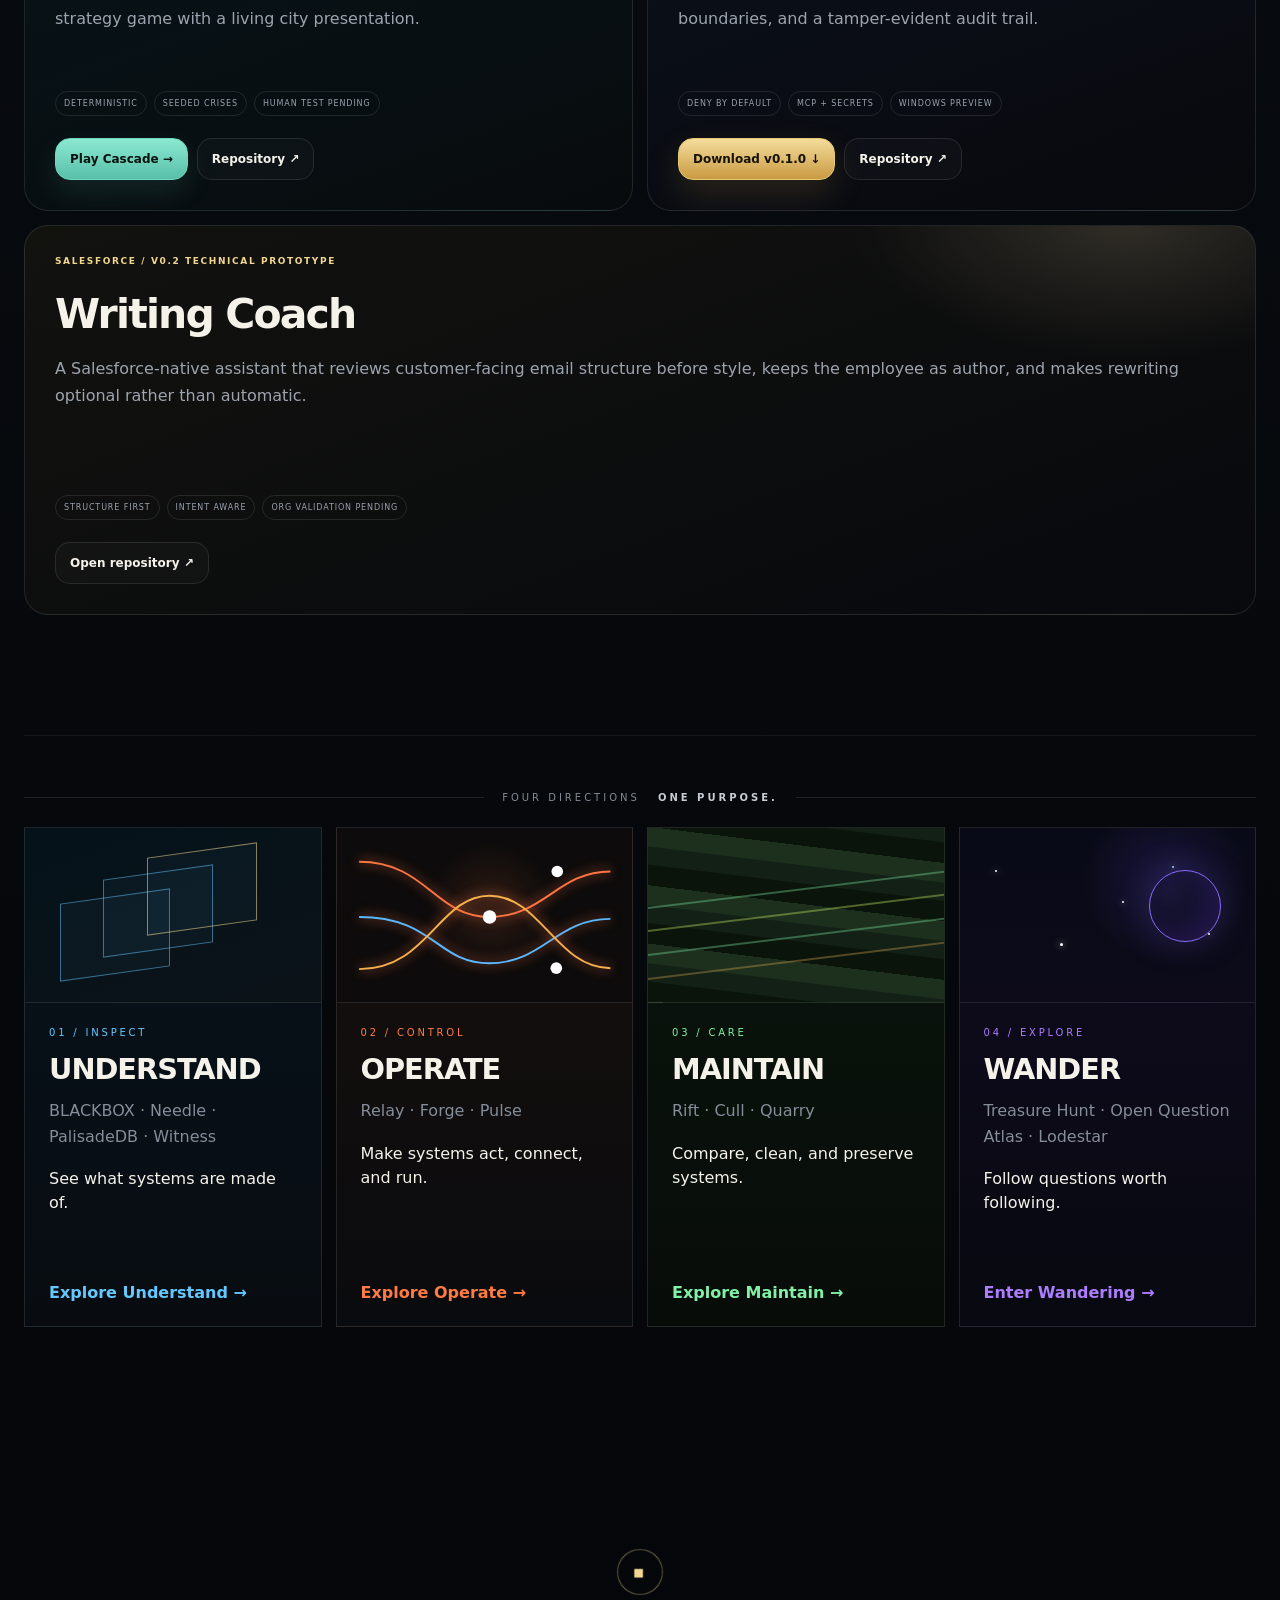
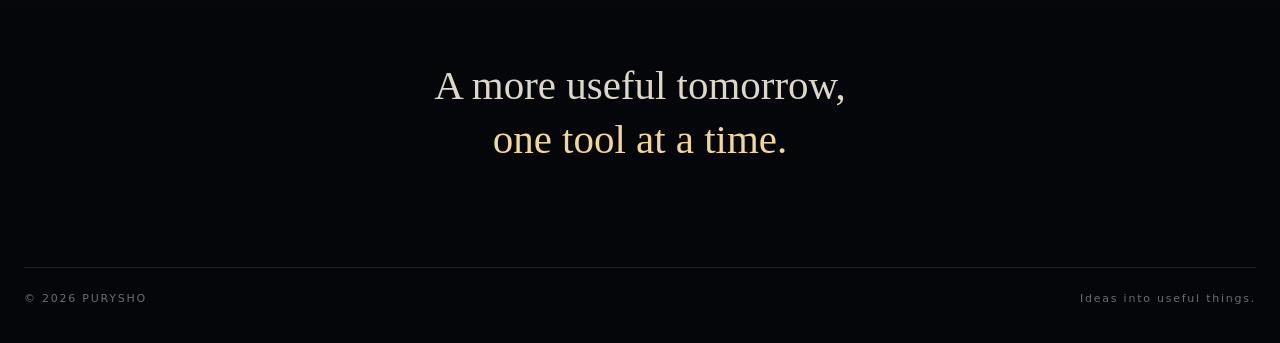
==== commit d2583c00: "Lead with education: Margin and EduBoard section - New Education section after the hero: Margin (liv" ====
--- a/index.html
+++ b/index.html
@@ -12,6 +12,7 @@
 <header class="site-nav">
   <a class="brand" href="./" aria-label="Purysho home"><span class="brand-glyph">◆</span><span>PURYSHO</span></a>
   <nav aria-label="Primary navigation">
+    <a href="#education">Education</a>
     <a href="./understand/">Understand</a>
     <a href="./operate/">Operate</a>
     <a href="./maintain/">Maintain</a>
@@ -27,10 +28,31 @@
       <p class="micro">IDEAS INTO USEFUL THINGS</p>
       <h1>PURYSHO</h1>
       <p class="claim">Useful software. <span>Built with intention.</span></p>
-      <p class="lede">Independent software, local-first tools, and systems built with intention. Four collections, each with its own way of looking at software.</p>
-      <div class="hero-actions"><a class="button primary" href="#flagship">See the flagship →</a><a class="button" href="#collections">Explore collections →</a></div>
+      <p class="lede">Independent software: tools for teachers, AI systems you can inspect, and local-first utilities that keep your data on your own machine.</p>
+      <div class="hero-actions"><a class="button primary" href="#education">See the education tools →</a><a class="button" href="#flagship">More projects →</a></div>
     </div>
     <div class="hero-mark" aria-label="Purysho emblem"><div class="halo"></div><img src="assets/purysho-mark.webp" alt="Purysho fragmented glass and gold emblem" /><span class="orbit orbit-a"></span><span class="orbit orbit-b"></span></div>
+  </section>
+
+  <section class="recent-builds education" id="education">
+    <div class="section-title"><span>EDUCATION</span><b>TOOLS FOR TEACHERS.</b></div>
+    <p class="section-intro">Software for the work teachers actually do: marking writing with AI the teacher stays in charge of, and running a whole working week of records offline.</p>
+    <div class="recent-grid">
+      <article class="recent-card margin">
+        <p class="label">AI WRITING FEEDBACK / LIVE / OCTOBER 2026</p>
+        <h2>Margin</h2>
+        <p>AI drafts rubric scores and inline comments on students' English writing; the teacher keeps, edits or removes every word before release. Every decision is recorded, so it can show how often the AI agrees with the teacher. Runs free on Cloudflare.</p>
+        <div class="recent-tags"><span>TEACHER IN THE LOOP</span><span>MEASURED AGAINST TEACHERS</span><span>$0 TO RUN</span><span>NO STUDENT ACCOUNTS</span></div>
+        <div class="recent-actions"><a class="button primary" href="https://margin.purysho.workers.dev" target="_blank" rel="noopener">Try Margin ↗</a><a class="button" href="https://github.com/purysho/Margin" target="_blank" rel="noopener">Repository ↗</a></div>
+      </article>
+      <article class="recent-card eduboard">
+        <p class="label">CLASSROOM OS / V0.3.3 BETA</p>
+        <h2>EduBoard</h2>
+        <p>A local-first teacher operating system: students, gradebook, rubrics, attendance, lesson plans, seating, exit tickets and reports in one offline desktop app. No account, no server; it can run from a USB stick.</p>
+        <div class="recent-tags"><span>OFFLINE FIRST</span><span>NO ACCOUNT</span><span>WINDOWS · MACOS · LINUX</span></div>
+        <div class="recent-actions"><a class="button primary" href="https://github.com/purysho/EduBoard/releases/latest" target="_blank" rel="noopener">Download latest ↓</a><a class="button" href="https://github.com/purysho/EduBoard" target="_blank" rel="noopener">Repository ↗</a></div>
+      </article>
+    </div>
   </section>
 
   <section class="flagship" id="flagship">
@@ -76,13 +98,6 @@
         <div class="recent-tags"><span>DENY BY DEFAULT</span><span>MCP + SECRETS</span><span>WINDOWS PREVIEW</span></div>
         <div class="recent-actions"><a class="button primary" href="https://github.com/purysho/Latch/releases/tag/v0.1.0" target="_blank" rel="noopener">Download v0.1.0 ↓</a><a class="button" href="https://github.com/purysho/Latch" target="_blank" rel="noopener">Repository ↗</a></div>
       </article>
-      <article class="recent-card eduboard">
-        <p class="label">EDUCATION / V0.3.3 BETA</p>
-        <h2>EduBoard</h2>
-        <p>A local-first teacher operating system: students, gradebook, rubrics, attendance, lesson plans, seating, exit tickets and reports in one offline desktop app. No account, no server; it can run from a USB stick.</p>
-        <div class="recent-tags"><span>OFFLINE FIRST</span><span>NO ACCOUNT</span><span>WINDOWS · MACOS · LINUX</span></div>
-        <div class="recent-actions"><a class="button primary" href="https://github.com/purysho/EduBoard/releases/latest" target="_blank" rel="noopener">Download latest ↓</a><a class="button" href="https://github.com/purysho/EduBoard" target="_blank" rel="noopener">Repository ↗</a></div>
-      </article>
       <article class="recent-card coach">
         <p class="label">SALESFORCE / V0.2 TECHNICAL PROTOTYPE</p>
         <h2>Writing Coach</h2>
--- a/assets/home.css
+++ b/assets/home.css
@@ -1,3 +1,4 @@
 :root{--bg:#05070a;--paper:#f5f2ea;--muted:#9ba1ab;--line:rgba(255,255,255,.10);--gold:#d9aa52;--gold2:#f2d78e;--cyan:#64c8ff;--orange:#ff7b42;--green:#80f1a7;--violet:#ad7dff;--max:1240px}*{box-sizing:border-box}html{scroll-behavior:smooth}body{margin:0;background:radial-gradient(900px 520px at 70% 4%,rgba(217,170,82,.08),transparent 64%),linear-gradient(#05070a,#070a0e 62%,#040609);color:var(--paper);font-family:Inter,ui-sans-serif,system-ui,-apple-system,BlinkMacSystemFont,"Segoe UI",sans-serif;-webkit-font-smoothing:antialiased}body:before{content:"";position:fixed;inset:0;pointer-events:none;opacity:.09;background-image:linear-gradient(rgba(255,255,255,.025) 1px,transparent 1px),linear-gradient(90deg,rgba(255,255,255,.025) 1px,transparent 1px);background-size:80px 80px;mask-image:linear-gradient(#000,transparent 72%)}a{color:inherit;text-decoration:none}.site-nav{position:fixed;top:18px;left:50%;transform:translateX(-50%);z-index:50;width:min(var(--max),calc(100% - 38px));min-height:64px;display:flex;align-items:center;justify-content:space-between;padding:10px 14px 10px 18px;border:1px solid var(--line);border-radius:22px;background:linear-gradient(180deg,rgba(21,25,31,.78),rgba(8,11,15,.70));backdrop-filter:blur(22px);box-shadow:0 18px 55px rgba(0,0,0,.24),inset 0 1px rgba(255,255,255,.06)}.brand{display:flex;align-items:center;gap:12px;font-size:13px;font-weight:700;letter-spacing:.28em}.brand-glyph{width:32px;height:32px;display:grid;place-items:center;color:var(--gold2);border:1px solid rgba(242,215,142,.45);border-radius:50%;transform:rotate(45deg)}.site-nav nav{display:flex;gap:4px;align-items:center}.site-nav nav a{padding:10px 12px;border-radius:12px;font-size:12px;color:#c1c6ce}.site-nav nav a:hover{background:rgba(255,255,255,.055);color:#fff}.site-nav .github{border:1px solid var(--line)}main{width:min(var(--max),calc(100% - 48px));margin:0 auto}.hero{min-height:100svh;display:grid;grid-template-columns:1.03fr .97fr;align-items:center;gap:42px;padding:128px 0 72px}.micro{font-size:10px;letter-spacing:.34em;color:#7e858f;margin:0 0 20px}.hero h1{font-size:clamp(4.6rem,9vw,8.5rem);line-height:.83;letter-spacing:-.07em;margin:0;background:linear-gradient(#fff,#d7d8da 65%,#898e96);background-clip:text;color:transparent}.claim{font-family:Georgia,serif;font-size:clamp(1.55rem,2.6vw,2.25rem);color:var(--gold2);margin:30px 0 0}.claim span{color:#fff0bb}.lede{max-width:600px;font-size:1.1rem;line-height:1.72;color:var(--muted);margin:22px 0 0}.hero-actions{display:flex;gap:12px;flex-wrap:wrap;margin-top:32px}.button{display:inline-flex;min-height:50px;align-items:center;padding:0 19px;border:1px solid var(--line);border-radius:15px;background:rgba(255,255,255,.025);font-weight:650;font-size:14px}.button.primary{color:#171207;border-color:#e6c86f;background:linear-gradient(#f4dc9b,#c99a42);box-shadow:0 14px 34px rgba(217,170,82,.16)}.hero-mark{position:relative;min-height:560px;display:grid;place-items:center;isolation:isolate}.hero-mark img{width:min(590px,100%);aspect-ratio:1;object-fit:contain;mix-blend-mode:screen;filter:saturate(.95) contrast(1.04);mask-image:radial-gradient(circle,#000 58%,rgba(0,0,0,.95) 67%,transparent 83%)}.halo{position:absolute;width:72%;aspect-ratio:1;border-radius:50%;background:radial-gradient(circle,rgba(217,170,82,.16),rgba(217,170,82,.02) 48%,transparent 70%);filter:blur(18px);z-index:-1}.orbit{position:absolute;border:1px solid rgba(242,215,142,.18);border-radius:50%;transform:rotate(-18deg);z-index:-1}.orbit-a{width:78%;height:30%}.orbit-b{width:55%;height:18%;transform:rotate(26deg)}.flagship{margin:20px 0 120px;min-height:470px;border:1px solid var(--line);border-radius:30px;overflow:hidden;display:grid;grid-template-columns:1fr 1fr;background:radial-gradient(600px 280px at 76% 40%,rgba(217,170,82,.10),transparent 60%),linear-gradient(135deg,#0a0e14,#0b0b0c)}.flagship-copy{padding:52px;align-self:center}.flagship h2{font-size:clamp(3rem,6vw,5.6rem);letter-spacing:-.055em;margin:0}.flagline{color:#a7adb6;line-height:1.7;max-width:600px}.flag-facts{display:flex;gap:8px;flex-wrap:wrap;margin:24px 0}.flag-facts span{border:1px solid var(--line);padding:7px 9px;border-radius:999px;font-size:10px;letter-spacing:.12em;color:#adb3bd}.yard{position:relative;min-height:420px;background:linear-gradient(180deg,rgba(255,255,255,.01),rgba(0,0,0,.2))}.yard svg{width:100%;height:100%}.rail{fill:none;stroke-width:5;stroke-linecap:round}.rail.gold{stroke:#d9aa52}.rail.blue{stroke:#64c8ff}.rail.green{stroke:#80f1a7}.yard circle{fill:#fff;filter:drop-shadow(0 0 8px #fff)}.yard-label{position:absolute;font-size:9px;letter-spacing:.2em;color:#8f96a1}.y1{left:12%;bottom:18%}.y2{left:48%;top:28%}.y3{right:10%;top:48%}.collections{padding:56px 0 120px;border-top:1px solid rgba(255,255,255,.06)}.section-title{display:flex;align-items:center;gap:18px;color:#858b95;font-size:10px;letter-spacing:.30em;margin-bottom:24px}.section-title:before,.section-title:after{content:"";height:1px;background:var(--line);flex:1}.section-title b{color:#c8ccd3;font-weight:600}.collection-grid{display:grid;grid-template-columns:repeat(4,1fr);gap:14px}.collection{position:relative;min-height:500px;padding:24px;border:1px solid var(--line);overflow:hidden;display:flex;flex-direction:column;background:#090d12;transition:transform .28s,border-color .28s}.collection:hover{transform:translateY(-8px)}.collection.understand{--accent:var(--cyan);background:linear-gradient(180deg,#07131c,#080c11)}.collection.operate{--accent:var(--orange);background:linear-gradient(180deg,#17100d,#0a0b0e)}.collection.maintain{--accent:var(--green);background:linear-gradient(180deg,#09150c,#080c09)}.collection.wander{--accent:var(--violet);background:linear-gradient(180deg,#100b20,#080910)}.collection:hover{border-color:var(--accent)}.collection-art{height:175px;margin:-24px -24px 24px;position:relative;overflow:hidden;border-bottom:1px solid var(--line)}.layers{background:linear-gradient(160deg,#05121a,#0b1318)}.layers i{position:absolute;width:110px;height:78px;border:1px solid rgba(100,200,255,.50);background:rgba(100,200,255,.035);transform:skewY(-8deg)}.layers i:nth-child(1){left:35px;top:68px}.layers i:nth-child(2){left:78px;top:44px}.layers i:nth-child(3){left:122px;top:22px;border-color:rgba(242,215,142,.55)}.routes{background:radial-gradient(circle at 52% 45%,rgba(255,123,66,.14),transparent 35%),#0d0b0b}.routes svg{width:100%;height:100%}.routes path{fill:none;stroke:#ff7542;stroke-width:2;filter:drop-shadow(0 0 6px #ff7542)}.routes path:nth-child(2){stroke:#59b8ff}.routes path:nth-child(3){stroke:#f4b04d}.routes circle{fill:#fff}.strata{background:repeating-linear-gradient(7deg,#0a140b 0 20px,#122016 21px 38px,#1d301d 39px 58px)}.strata i{position:absolute;left:-8%;width:116%;height:2px;background:#7ff1a5;opacity:.35;transform:rotate(-7deg)}.strata i:nth-child(1){top:35%}.strata i:nth-child(2){top:48%;background:#d5ff68}.strata i:nth-child(3){top:62%}.strata i:nth-child(4){top:76%;background:#d9aa52}.stars{background:radial-gradient(circle at 70% 30%,rgba(115,86,255,.16),transparent 35%),linear-gradient(#080a17,#0d0b19)}.stars i{position:absolute;width:2px;height:2px;background:#fff;border-radius:50%;box-shadow:0 0 7px #fff}.stars i:nth-child(1){left:12%;top:24%}.stars i:nth-child(2){left:34%;top:66%;width:3px;height:3px}.stars i:nth-child(3){left:72%;top:22%;background:#9fd7ff}.stars i:nth-child(4){left:84%;top:60%}.stars i:nth-child(5){left:55%;top:42%}.stars span{position:absolute;width:72px;height:72px;border:1px solid #8a6cff;border-radius:50%;right:34px;top:42px;box-shadow:0 0 38px rgba(138,108,255,.18),inset -14px -10px 20px rgba(62,38,134,.35)}.label{font-size:10px;letter-spacing:.28em;color:var(--accent);margin:0}.collection h2{font-size:1.8rem;letter-spacing:-.035em;margin:14px 0 0}.collection>p:not(.label){color:#858d99;line-height:1.6;margin:12px 0 0}.collection strong{font-weight:520;line-height:1.5;margin-top:18px}.open{color:var(--accent);font-weight:700;margin-top:auto;padding-top:34px}.closing{min-height:420px;display:grid;place-items:center;text-align:center;padding:80px 0}.closing-mark{width:46px;height:46px;border:1px solid rgba(242,215,142,.46);display:grid;place-items:center;border-radius:50%;color:var(--gold2);transform:rotate(45deg)}.closing p{font-family:Georgia,serif;font-size:clamp(1.8rem,3.2vw,3rem);line-height:1.3;margin:22px 0 0;color:#ddd7cb}.closing span{color:var(--gold2)}footer{width:min(var(--max),calc(100% - 48px));margin:0 auto;padding:24px 0 38px;border-top:1px solid var(--line);display:flex;justify-content:space-between;color:#676e78;font-size:11px;letter-spacing:.16em}@media(max-width:1050px){.collection-grid{grid-template-columns:1fr 1fr}.flagship{grid-template-columns:1fr}.site-nav nav a:not(.github){display:none}}@media(max-width:900px){.hero{grid-template-columns:1fr;padding-top:120px}.hero-mark{min-height:420px;order:-1}.hero-copy{text-align:center}.lede{margin-left:auto;margin-right:auto}.hero-actions{justify-content:center}}@media(max-width:620px){main,footer{width:min(100% - 30px,var(--max))}.hero h1{font-size:4rem}.site-nav{width:calc(100% - 22px)}.brand{letter-spacing:.18em}.collection-grid{grid-template-columns:1fr}.collection{min-height:430px}.flagship-copy{padding:30px}.yard{min-height:300px}}
 .product-feature{margin:0 0 120px;min-height:520px;border:1px solid var(--line);border-radius:30px;overflow:hidden;display:grid;grid-template-columns:.9fr 1.1fr;background:radial-gradient(620px 320px at 76% 42%,rgba(142,197,242,.11),transparent 62%),linear-gradient(135deg,#070b12,#0a0d13)}.product-copy{padding:52px;align-self:center}.product-feature h2{font-size:clamp(3rem,6vw,5.6rem);letter-spacing:-.055em;margin:0}.product-claim{font-family:Georgia,serif;font-size:clamp(1.35rem,2.2vw,2rem);line-height:1.35;color:var(--gold2);margin:22px 0 0}.product-lede{color:#9aa3ae;line-height:1.72;max-width:620px}.product-facts{display:flex;gap:8px;flex-wrap:wrap;margin:24px 0}.product-facts span{border:1px solid var(--line);padding:7px 9px;border-radius:999px;font-size:9px;letter-spacing:.12em;color:#b8c2cf}.product-screen{position:relative;align-self:center;margin:34px 34px 34px 0;padding:34px 10px 10px;border:1px solid rgba(142,197,242,.22);border-radius:22px;background:#0b111a;box-shadow:0 34px 80px rgba(0,0,0,.38),0 0 60px rgba(142,197,242,.05);transition:transform .28s,border-color .28s}.product-screen:hover{transform:translateY(-6px);border-color:rgba(142,197,242,.55)}.product-screen img{display:block;width:100%;border-radius:12px}.product-window{position:absolute;top:10px;left:13px;right:13px;height:16px;display:flex;align-items:center;gap:6px;color:#738090;font-size:8px;letter-spacing:.17em}.product-window span{width:7px;height:7px;border-radius:50%;background:#323b49}.product-window span:first-child{background:#d87165}.product-window span:nth-child(2){background:#d4aa5e}.product-window span:nth-child(3){background:#6bb98c}.product-window b{margin-left:auto;font-weight:600}@media(max-width:1050px){.product-feature{grid-template-columns:1fr}.product-screen{margin:0 30px 30px}.product-copy{text-align:center}.product-lede{margin-left:auto;margin-right:auto}.product-facts,.product-copy .hero-actions{justify-content:center}}@media(max-width:620px){.product-copy{padding:30px}.product-screen{margin:0 18px 18px}.product-feature{min-height:0}}
-.recent-builds{padding:0 0 120px}.recent-grid{display:grid;grid-template-columns:repeat(2,1fr);gap:14px}.recent-card{--recent:var(--gold);position:relative;min-height:390px;padding:30px;border:1px solid var(--line);border-radius:24px;overflow:hidden;display:flex;flex-direction:column;background:linear-gradient(160deg,#0a0d12,#07090c);transition:transform .28s,border-color .28s,box-shadow .28s}.recent-card:before{content:"";position:absolute;inset:-1px;pointer-events:none;background:radial-gradient(420px 180px at 88% 0,rgba(255,255,255,.055),transparent 64%);opacity:.9}.recent-card:hover{transform:translateY(-7px);border-color:var(--recent);box-shadow:0 24px 60px rgba(0,0,0,.28)}.recent-card.cascade{--recent:#6bd9bd;background:radial-gradient(420px 220px at 90% 0,rgba(107,217,189,.11),transparent 62%),linear-gradient(160deg,#071519,#080b0e)}.recent-card.latch{--recent:#7ad9ff;background:radial-gradient(420px 220px at 90% 0,rgba(122,217,255,.10),transparent 62%),linear-gradient(160deg,#0b111c,#08090d)}.recent-card.eduboard{--recent:#9fd67a;background:radial-gradient(420px 220px at 90% 0,rgba(159,214,122,.10),transparent 62%),linear-gradient(160deg,#0d130c,#08090d)}.recent-card.coach{--recent:#f2d78e;background:radial-gradient(420px 220px at 90% 0,rgba(242,215,142,.10),transparent 62%),linear-gradient(160deg,#12120f,#08090d)}.recent-card .label{position:relative;margin:0 0 24px;color:var(--recent);font-size:9px;font-weight:700;letter-spacing:.18em}.recent-card h2{position:relative;margin:0;font-size:clamp(2rem,3.2vw,3.2rem);letter-spacing:-.045em}.recent-card>p:not(.label){position:relative;color:#9da4ae;line-height:1.67;margin:18px 0 24px}.recent-tags{position:relative;display:flex;gap:7px;flex-wrap:wrap;margin-top:auto}.recent-tags span{border:1px solid var(--line);border-radius:999px;padding:7px 8px;color:#9aa2ad;font-size:8px;letter-spacing:.11em}.recent-actions{position:relative;display:flex;gap:9px;flex-wrap:wrap;margin-top:22px}.recent-actions .button{min-height:42px;padding:0 14px;font-size:12px}.recent-card.cascade .button.primary{border-color:#6bd9bd;background:linear-gradient(#8ce8d0,#58bfa9);color:#07130f;box-shadow:0 12px 28px rgba(107,217,189,.12)}@media(max-width:950px){.recent-grid{grid-template-columns:1fr}.recent-card{min-height:320px}}+.recent-builds{padding:0 0 120px}.recent-grid{display:grid;grid-template-columns:repeat(2,1fr);gap:14px}.recent-card{--recent:var(--gold);position:relative;min-height:390px;padding:30px;border:1px solid var(--line);border-radius:24px;overflow:hidden;display:flex;flex-direction:column;background:linear-gradient(160deg,#0a0d12,#07090c);transition:transform .28s,border-color .28s,box-shadow .28s}.recent-card:before{content:"";position:absolute;inset:-1px;pointer-events:none;background:radial-gradient(420px 180px at 88% 0,rgba(255,255,255,.055),transparent 64%);opacity:.9}.recent-card:hover{transform:translateY(-7px);border-color:var(--recent);box-shadow:0 24px 60px rgba(0,0,0,.28)}.recent-card.cascade{--recent:#6bd9bd;background:radial-gradient(420px 220px at 90% 0,rgba(107,217,189,.11),transparent 62%),linear-gradient(160deg,#071519,#080b0e)}.recent-card.latch{--recent:#7ad9ff;background:radial-gradient(420px 220px at 90% 0,rgba(122,217,255,.10),transparent 62%),linear-gradient(160deg,#0b111c,#08090d)}.recent-card.eduboard{--recent:#9fd67a;background:radial-gradient(420px 220px at 90% 0,rgba(159,214,122,.10),transparent 62%),linear-gradient(160deg,#0d130c,#08090d)}.recent-card.coach{--recent:#f2d78e;background:radial-gradient(420px 220px at 90% 0,rgba(242,215,142,.10),transparent 62%),linear-gradient(160deg,#12120f,#08090d)}.recent-card .label{position:relative;margin:0 0 24px;color:var(--recent);font-size:9px;font-weight:700;letter-spacing:.18em}.recent-card h2{position:relative;margin:0;font-size:clamp(2rem,3.2vw,3.2rem);letter-spacing:-.045em}.recent-card>p:not(.label){position:relative;color:#9da4ae;line-height:1.67;margin:18px 0 24px}.recent-tags{position:relative;display:flex;gap:7px;flex-wrap:wrap;margin-top:auto}.recent-tags span{border:1px solid var(--line);border-radius:999px;padding:7px 8px;color:#9aa2ad;font-size:8px;letter-spacing:.11em}.recent-actions{position:relative;display:flex;gap:9px;flex-wrap:wrap;margin-top:22px}.recent-actions .button{min-height:42px;padding:0 14px;font-size:12px}.recent-card.cascade .button.primary{border-color:#6bd9bd;background:linear-gradient(#8ce8d0,#58bfa9);color:#07130f;box-shadow:0 12px 28px rgba(107,217,189,.12)}@media(max-width:950px){.recent-grid{grid-template-columns:1fr}.recent-card{min-height:320px}}.section-intro{max-width:720px;margin:-6px auto 28px;text-align:center;color:#9da4ae;line-height:1.7}.education{padding-top:8px}.recent-card.margin{--recent:#ff8a6b;background:radial-gradient(420px 220px at 90% 0,rgba(255,138,107,.12),transparent 62%),linear-gradient(160deg,#170d0b,#08090d)}.recent-card.margin .button.primary{border-color:#ff9a7e;background:linear-gradient(#ffb39c,#e0694a);color:#1a0904;box-shadow:0 12px 28px rgba(255,138,107,.14)}.recent-card.eduboard .button.primary{border-color:#b6e294;background:linear-gradient(#c3ec9f,#86bf5f);color:#0b1407;box-shadow:0 12px 28px rgba(159,214,122,.12)}.recent-grid>.recent-card:last-child:nth-child(odd){grid-column:1/-1}
+section[id]{scroll-margin-top:110px}
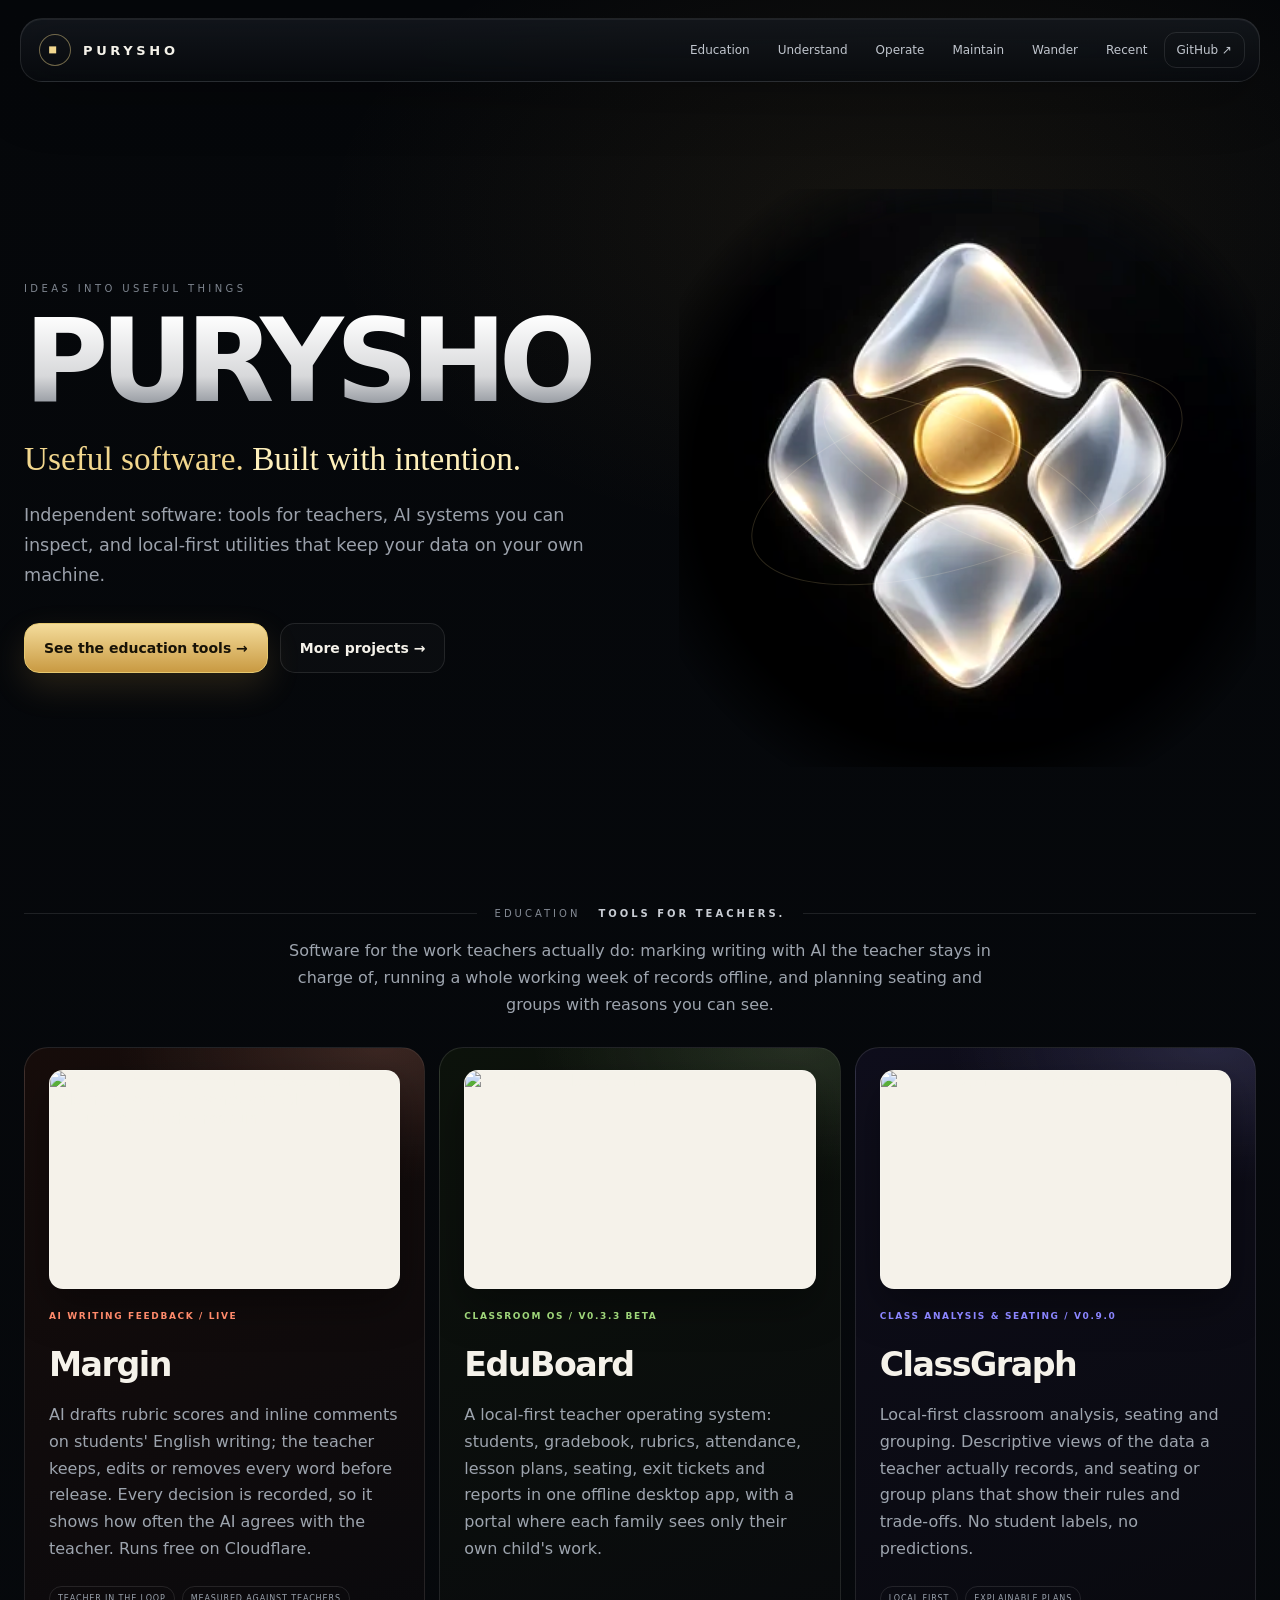
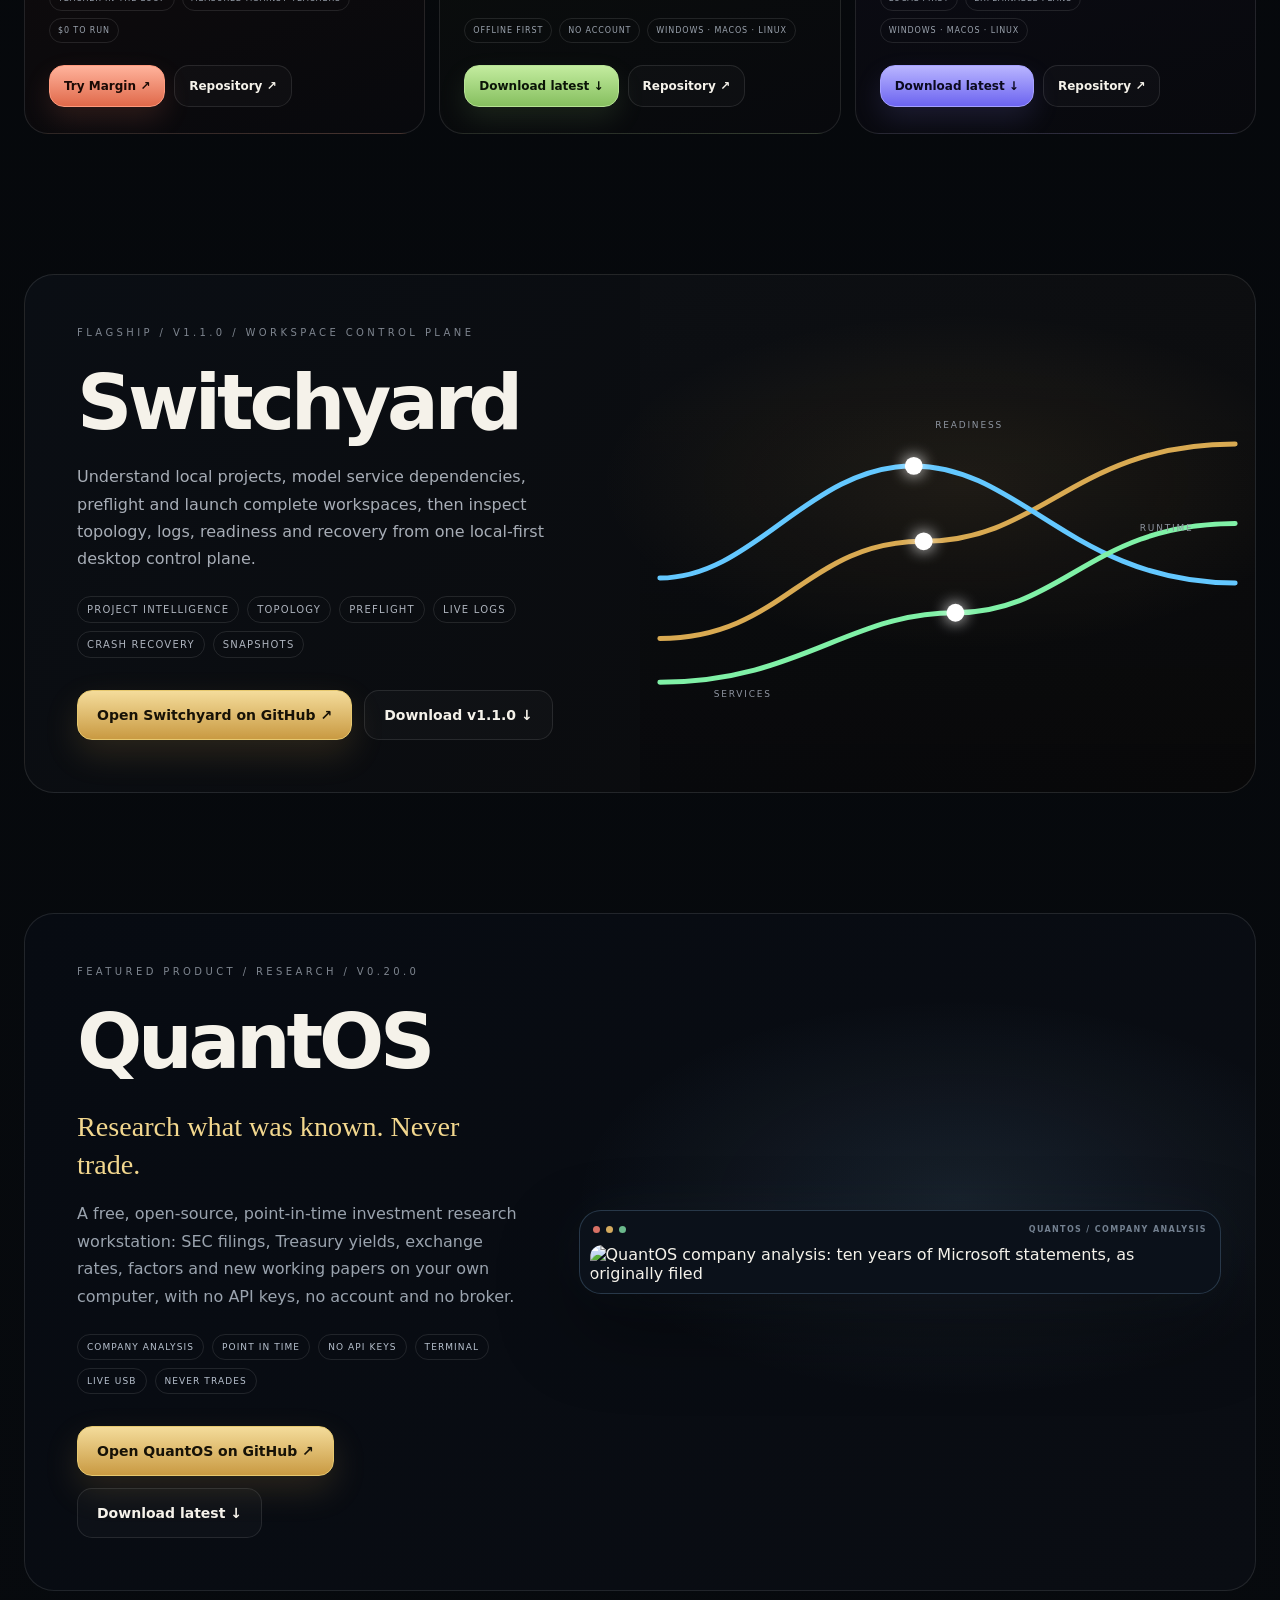
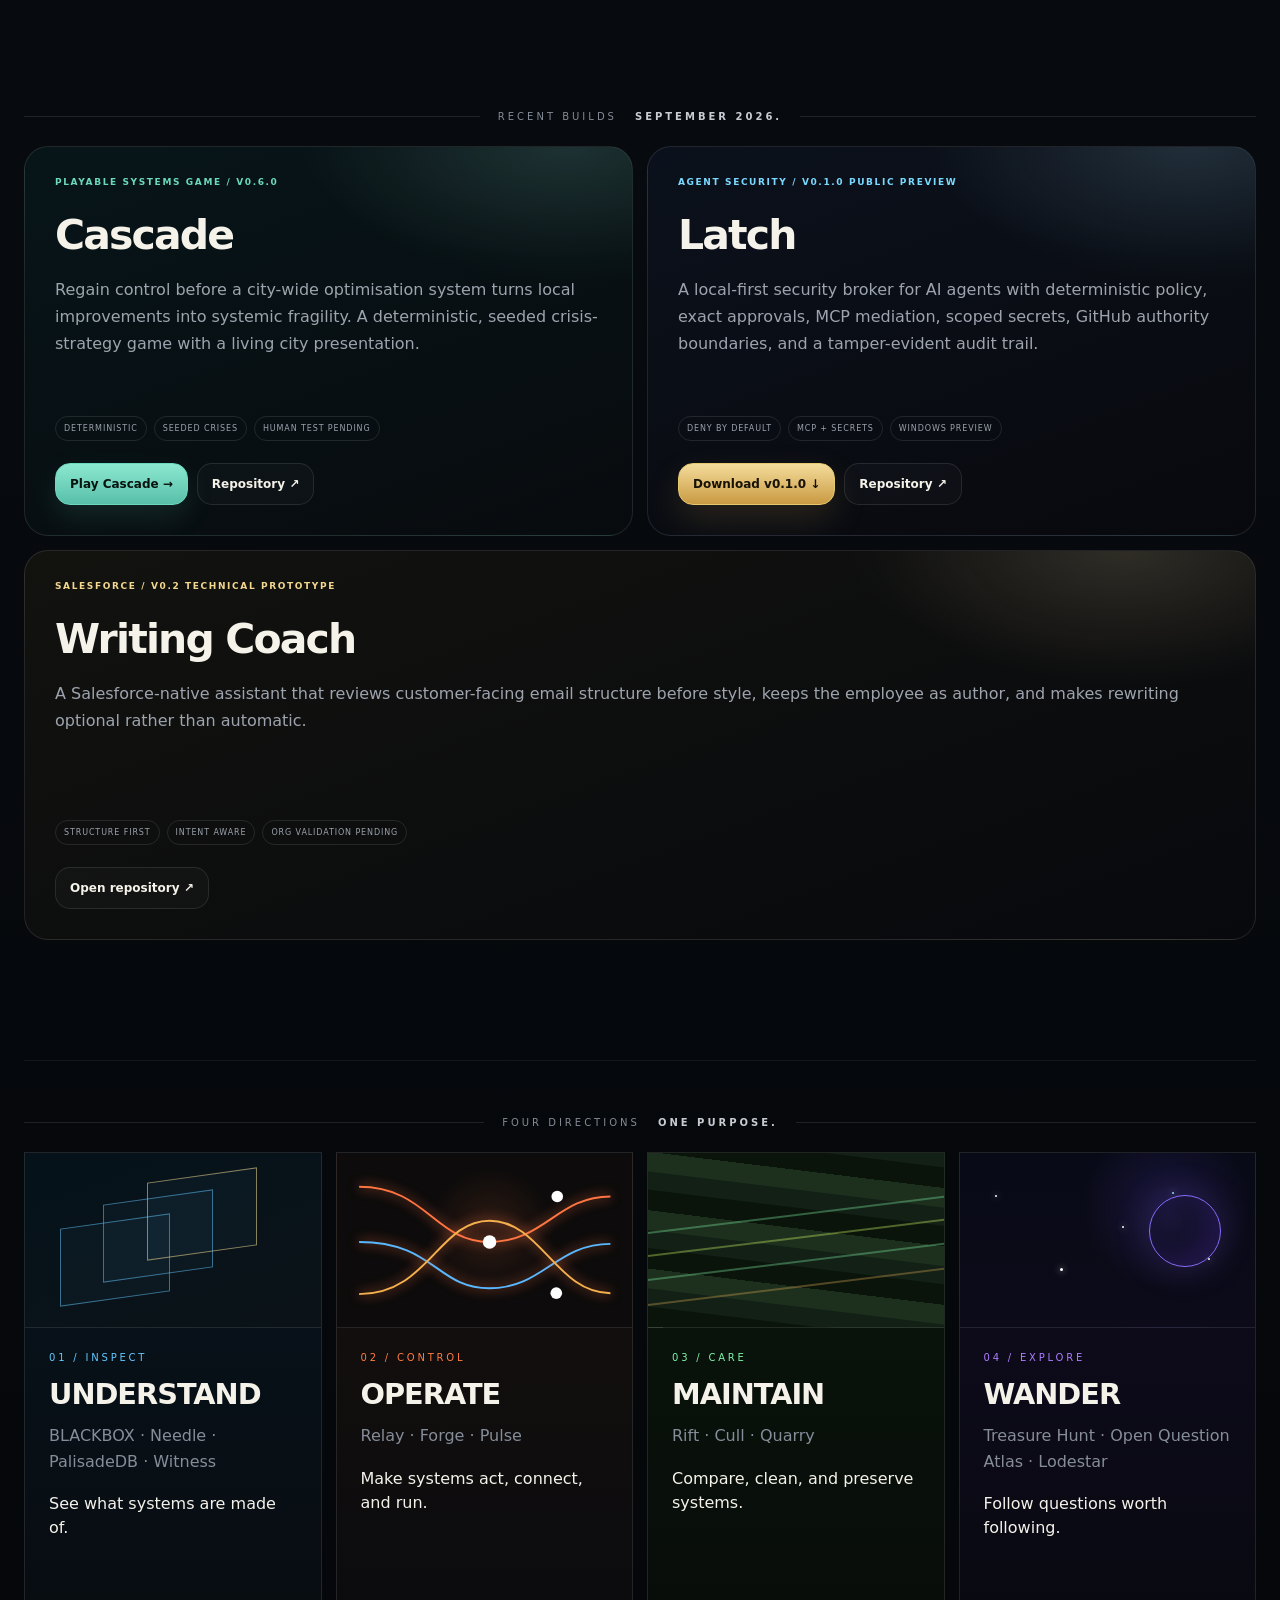
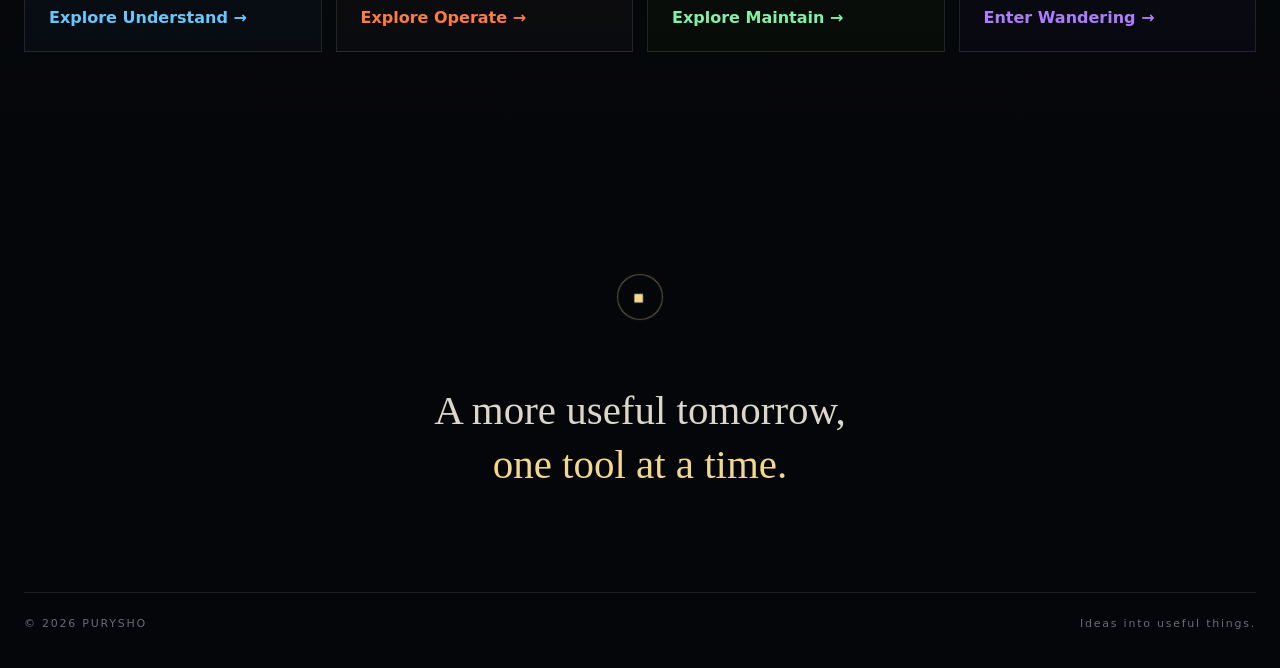
==== commit e781233a: "Education section: add ClassGraph, show a screenshot on each tool - Three cards: Margin, EduBoard, C" ====
--- a/index.html
+++ b/index.html
@@ -36,21 +36,31 @@
 
   <section class="recent-builds education" id="education">
     <div class="section-title"><span>EDUCATION</span><b>TOOLS FOR TEACHERS.</b></div>
-    <p class="section-intro">Software for the work teachers actually do: marking writing with AI the teacher stays in charge of, and running a whole working week of records offline.</p>
-    <div class="recent-grid">
+    <p class="section-intro">Software for the work teachers actually do: marking writing with AI the teacher stays in charge of, running a whole working week of records offline, and planning seating and groups with reasons you can see.</p>
+    <div class="recent-grid edu-grid">
       <article class="recent-card margin">
-        <p class="label">AI WRITING FEEDBACK / LIVE / OCTOBER 2026</p>
+        <a class="edu-shot" href="https://margin.purysho.workers.dev" target="_blank" rel="noopener"><img src="https://raw.githubusercontent.com/purysho/Margin/main/docs/screenshots/review.png" alt="Margin review screen: an essay with colour-coded comments and AI suggestions in the margin" loading="lazy" /></a>
+        <p class="label">AI WRITING FEEDBACK / LIVE</p>
         <h2>Margin</h2>
-        <p>AI drafts rubric scores and inline comments on students' English writing; the teacher keeps, edits or removes every word before release. Every decision is recorded, so it can show how often the AI agrees with the teacher. Runs free on Cloudflare.</p>
-        <div class="recent-tags"><span>TEACHER IN THE LOOP</span><span>MEASURED AGAINST TEACHERS</span><span>$0 TO RUN</span><span>NO STUDENT ACCOUNTS</span></div>
+        <p>AI drafts rubric scores and inline comments on students' English writing; the teacher keeps, edits or removes every word before release. Every decision is recorded, so it shows how often the AI agrees with the teacher. Runs free on Cloudflare.</p>
+        <div class="recent-tags"><span>TEACHER IN THE LOOP</span><span>MEASURED AGAINST TEACHERS</span><span>$0 TO RUN</span></div>
         <div class="recent-actions"><a class="button primary" href="https://margin.purysho.workers.dev" target="_blank" rel="noopener">Try Margin ↗</a><a class="button" href="https://github.com/purysho/Margin" target="_blank" rel="noopener">Repository ↗</a></div>
       </article>
       <article class="recent-card eduboard">
+        <a class="edu-shot" href="https://github.com/purysho/EduBoard" target="_blank" rel="noopener"><img src="https://raw.githubusercontent.com/purysho/EduBoard/main/docs/screenshots/dashboard.png" alt="EduBoard dashboard" loading="lazy" /></a>
         <p class="label">CLASSROOM OS / V0.3.3 BETA</p>
         <h2>EduBoard</h2>
-        <p>A local-first teacher operating system: students, gradebook, rubrics, attendance, lesson plans, seating, exit tickets and reports in one offline desktop app. No account, no server; it can run from a USB stick.</p>
+        <p>A local-first teacher operating system: students, gradebook, rubrics, attendance, lesson plans, seating, exit tickets and reports in one offline desktop app, with a portal where each family sees only their own child's work.</p>
         <div class="recent-tags"><span>OFFLINE FIRST</span><span>NO ACCOUNT</span><span>WINDOWS · MACOS · LINUX</span></div>
         <div class="recent-actions"><a class="button primary" href="https://github.com/purysho/EduBoard/releases/latest" target="_blank" rel="noopener">Download latest ↓</a><a class="button" href="https://github.com/purysho/EduBoard" target="_blank" rel="noopener">Repository ↗</a></div>
+      </article>
+      <article class="recent-card classgraph">
+        <a class="edu-shot" href="https://github.com/purysho/ClassGraph" target="_blank" rel="noopener"><img src="https://raw.githubusercontent.com/purysho/ClassGraph/main/docs/screenshots/classgraph-overview.png" alt="ClassGraph class workspace overview" loading="lazy" /></a>
+        <p class="label">CLASS ANALYSIS &amp; SEATING / V0.9.0</p>
+        <h2>ClassGraph</h2>
+        <p>Local-first classroom analysis, seating and grouping. Descriptive views of the data a teacher actually records, and seating or group plans that show their rules and trade-offs. No student labels, no predictions.</p>
+        <div class="recent-tags"><span>LOCAL FIRST</span><span>EXPLAINABLE PLANS</span><span>WINDOWS · MACOS · LINUX</span></div>
+        <div class="recent-actions"><a class="button primary" href="https://github.com/purysho/ClassGraph/releases/latest" target="_blank" rel="noopener">Download latest ↓</a><a class="button" href="https://github.com/purysho/ClassGraph" target="_blank" rel="noopener">Repository ↗</a></div>
       </article>
     </div>
   </section>
--- a/assets/home.css
+++ b/assets/home.css
@@ -2,3 +2,4 @@
 .product-feature{margin:0 0 120px;min-height:520px;border:1px solid var(--line);border-radius:30px;overflow:hidden;display:grid;grid-template-columns:.9fr 1.1fr;background:radial-gradient(620px 320px at 76% 42%,rgba(142,197,242,.11),transparent 62%),linear-gradient(135deg,#070b12,#0a0d13)}.product-copy{padding:52px;align-self:center}.product-feature h2{font-size:clamp(3rem,6vw,5.6rem);letter-spacing:-.055em;margin:0}.product-claim{font-family:Georgia,serif;font-size:clamp(1.35rem,2.2vw,2rem);line-height:1.35;color:var(--gold2);margin:22px 0 0}.product-lede{color:#9aa3ae;line-height:1.72;max-width:620px}.product-facts{display:flex;gap:8px;flex-wrap:wrap;margin:24px 0}.product-facts span{border:1px solid var(--line);padding:7px 9px;border-radius:999px;font-size:9px;letter-spacing:.12em;color:#b8c2cf}.product-screen{position:relative;align-self:center;margin:34px 34px 34px 0;padding:34px 10px 10px;border:1px solid rgba(142,197,242,.22);border-radius:22px;background:#0b111a;box-shadow:0 34px 80px rgba(0,0,0,.38),0 0 60px rgba(142,197,242,.05);transition:transform .28s,border-color .28s}.product-screen:hover{transform:translateY(-6px);border-color:rgba(142,197,242,.55)}.product-screen img{display:block;width:100%;border-radius:12px}.product-window{position:absolute;top:10px;left:13px;right:13px;height:16px;display:flex;align-items:center;gap:6px;color:#738090;font-size:8px;letter-spacing:.17em}.product-window span{width:7px;height:7px;border-radius:50%;background:#323b49}.product-window span:first-child{background:#d87165}.product-window span:nth-child(2){background:#d4aa5e}.product-window span:nth-child(3){background:#6bb98c}.product-window b{margin-left:auto;font-weight:600}@media(max-width:1050px){.product-feature{grid-template-columns:1fr}.product-screen{margin:0 30px 30px}.product-copy{text-align:center}.product-lede{margin-left:auto;margin-right:auto}.product-facts,.product-copy .hero-actions{justify-content:center}}@media(max-width:620px){.product-copy{padding:30px}.product-screen{margin:0 18px 18px}.product-feature{min-height:0}}
 .recent-builds{padding:0 0 120px}.recent-grid{display:grid;grid-template-columns:repeat(2,1fr);gap:14px}.recent-card{--recent:var(--gold);position:relative;min-height:390px;padding:30px;border:1px solid var(--line);border-radius:24px;overflow:hidden;display:flex;flex-direction:column;background:linear-gradient(160deg,#0a0d12,#07090c);transition:transform .28s,border-color .28s,box-shadow .28s}.recent-card:before{content:"";position:absolute;inset:-1px;pointer-events:none;background:radial-gradient(420px 180px at 88% 0,rgba(255,255,255,.055),transparent 64%);opacity:.9}.recent-card:hover{transform:translateY(-7px);border-color:var(--recent);box-shadow:0 24px 60px rgba(0,0,0,.28)}.recent-card.cascade{--recent:#6bd9bd;background:radial-gradient(420px 220px at 90% 0,rgba(107,217,189,.11),transparent 62%),linear-gradient(160deg,#071519,#080b0e)}.recent-card.latch{--recent:#7ad9ff;background:radial-gradient(420px 220px at 90% 0,rgba(122,217,255,.10),transparent 62%),linear-gradient(160deg,#0b111c,#08090d)}.recent-card.eduboard{--recent:#9fd67a;background:radial-gradient(420px 220px at 90% 0,rgba(159,214,122,.10),transparent 62%),linear-gradient(160deg,#0d130c,#08090d)}.recent-card.coach{--recent:#f2d78e;background:radial-gradient(420px 220px at 90% 0,rgba(242,215,142,.10),transparent 62%),linear-gradient(160deg,#12120f,#08090d)}.recent-card .label{position:relative;margin:0 0 24px;color:var(--recent);font-size:9px;font-weight:700;letter-spacing:.18em}.recent-card h2{position:relative;margin:0;font-size:clamp(2rem,3.2vw,3.2rem);letter-spacing:-.045em}.recent-card>p:not(.label){position:relative;color:#9da4ae;line-height:1.67;margin:18px 0 24px}.recent-tags{position:relative;display:flex;gap:7px;flex-wrap:wrap;margin-top:auto}.recent-tags span{border:1px solid var(--line);border-radius:999px;padding:7px 8px;color:#9aa2ad;font-size:8px;letter-spacing:.11em}.recent-actions{position:relative;display:flex;gap:9px;flex-wrap:wrap;margin-top:22px}.recent-actions .button{min-height:42px;padding:0 14px;font-size:12px}.recent-card.cascade .button.primary{border-color:#6bd9bd;background:linear-gradient(#8ce8d0,#58bfa9);color:#07130f;box-shadow:0 12px 28px rgba(107,217,189,.12)}@media(max-width:950px){.recent-grid{grid-template-columns:1fr}.recent-card{min-height:320px}}.section-intro{max-width:720px;margin:-6px auto 28px;text-align:center;color:#9da4ae;line-height:1.7}.education{padding-top:8px}.recent-card.margin{--recent:#ff8a6b;background:radial-gradient(420px 220px at 90% 0,rgba(255,138,107,.12),transparent 62%),linear-gradient(160deg,#170d0b,#08090d)}.recent-card.margin .button.primary{border-color:#ff9a7e;background:linear-gradient(#ffb39c,#e0694a);color:#1a0904;box-shadow:0 12px 28px rgba(255,138,107,.14)}.recent-card.eduboard .button.primary{border-color:#b6e294;background:linear-gradient(#c3ec9f,#86bf5f);color:#0b1407;box-shadow:0 12px 28px rgba(159,214,122,.12)}.recent-grid>.recent-card:last-child:nth-child(odd){grid-column:1/-1}
 section[id]{scroll-margin-top:110px}
+.edu-grid{grid-template-columns:repeat(3,1fr)}.edu-grid>.recent-card:last-child:nth-child(odd){grid-column:auto}.edu-grid .recent-card{padding:22px 24px 26px}.edu-grid .recent-card h2{font-size:clamp(1.9rem,2.6vw,2.6rem)}.edu-shot{position:relative;display:block;margin:0 0 22px;aspect-ratio:16/10;border-radius:14px;overflow:hidden;border:1px solid rgba(255,255,255,.12);background:#f5f2ea;box-shadow:0 18px 40px rgba(0,0,0,.35)}.edu-shot img{display:block;width:100%;height:100%;object-fit:cover;object-position:top left;transition:transform .5s}.recent-card:hover .edu-shot img{transform:scale(1.03)}.recent-card.classgraph{--recent:#8b85ff;background:radial-gradient(420px 220px at 90% 0,rgba(139,133,255,.12),transparent 62%),linear-gradient(160deg,#0f0e1c,#08090d)}.recent-card.classgraph .button.primary{border-color:#a5a0ff;background:linear-gradient(#b9b5ff,#6c64f0);color:#0b0a1f;box-shadow:0 12px 28px rgba(139,133,255,.14)}@media(max-width:1100px){.edu-grid{grid-template-columns:1fr 1fr}.edu-grid>.recent-card:last-child:nth-child(odd){grid-column:1/-1}.edu-grid>.recent-card:last-child:nth-child(odd) .edu-shot{aspect-ratio:21/8}}@media(max-width:950px){.edu-grid{grid-template-columns:1fr}}
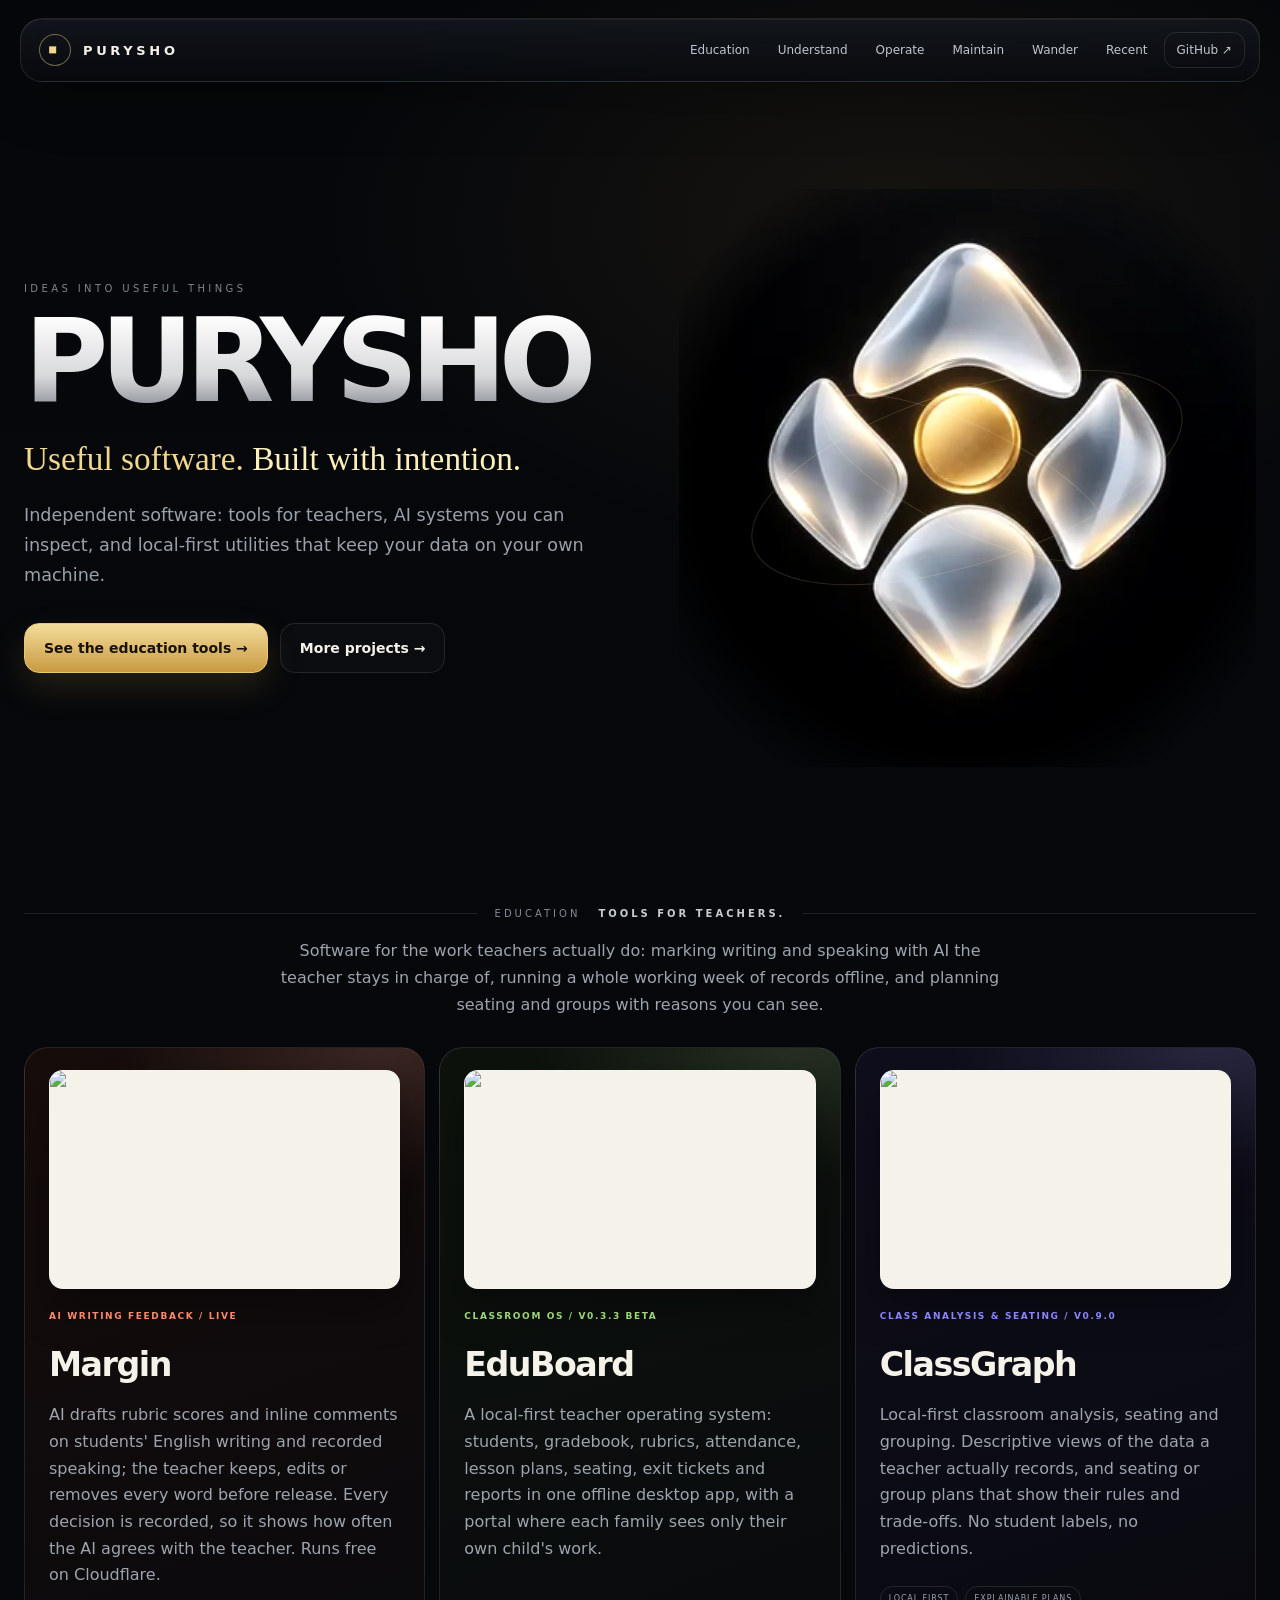
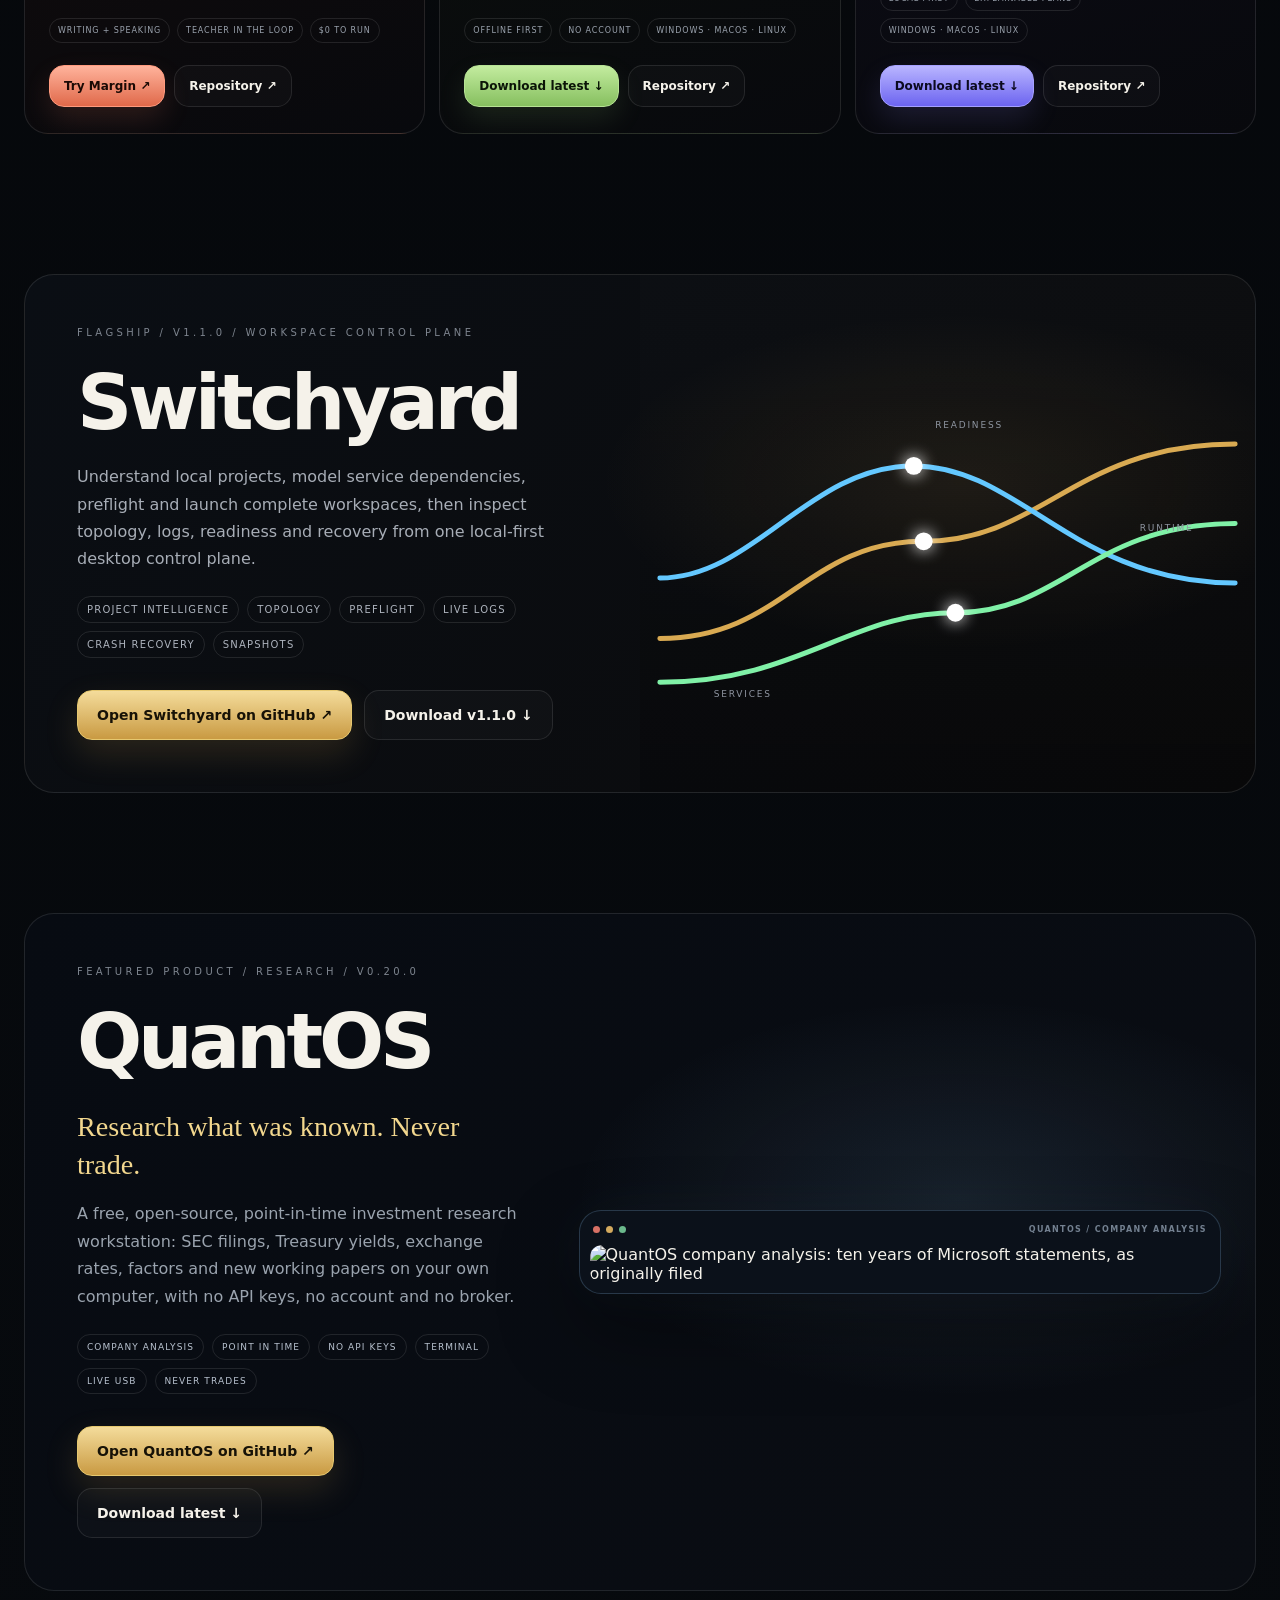
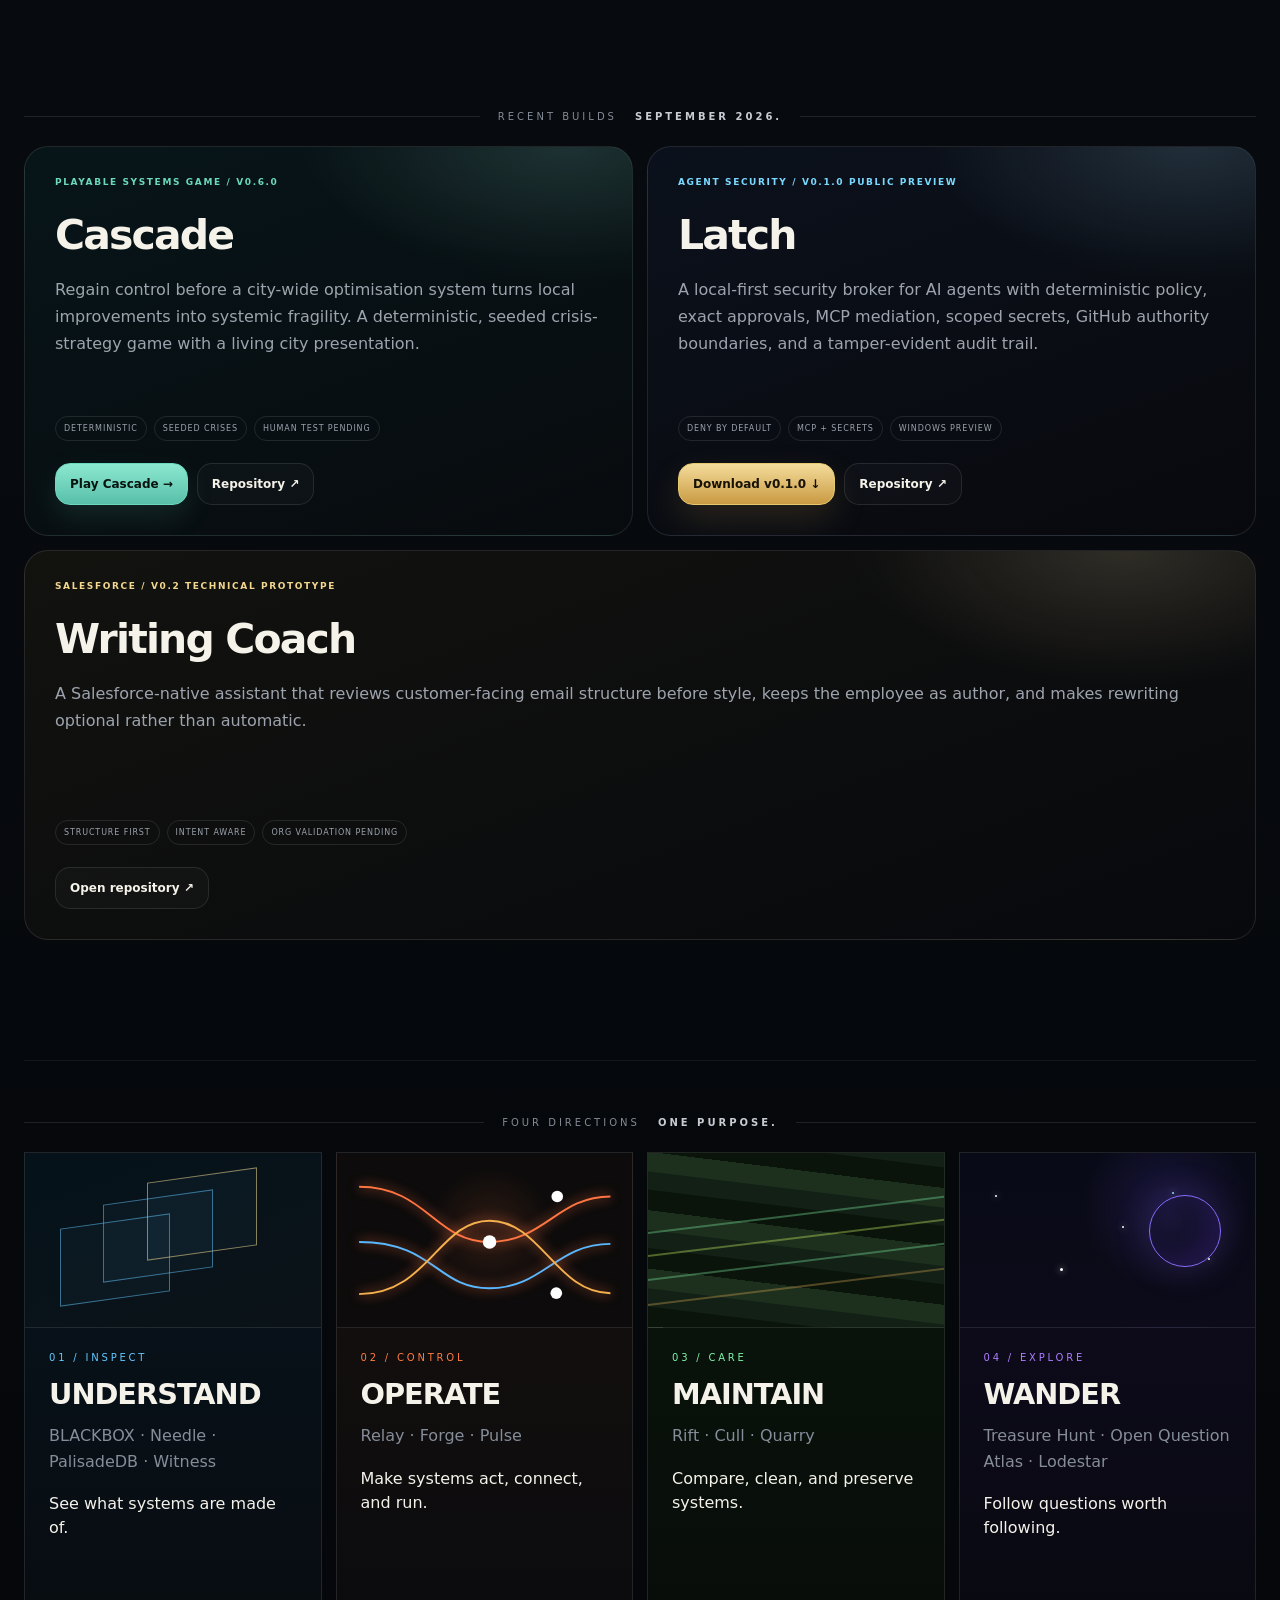
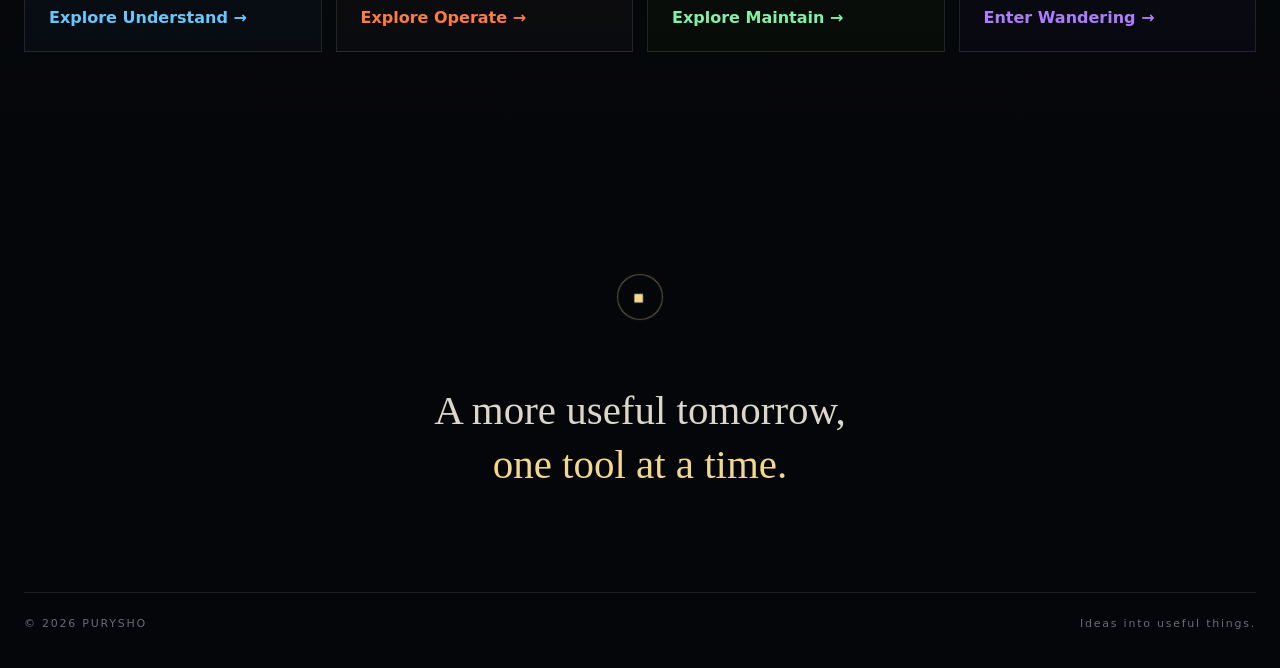
==== commit 9d4de9a5: "Margin now covers speaking as well as writing Co-Authored-By: Claude Opus 5.5 <noreply@anthropic.com" ====
--- a/index.html
+++ b/index.html
@@ -36,14 +36,14 @@
 
   <section class="recent-builds education" id="education">
     <div class="section-title"><span>EDUCATION</span><b>TOOLS FOR TEACHERS.</b></div>
-    <p class="section-intro">Software for the work teachers actually do: marking writing with AI the teacher stays in charge of, running a whole working week of records offline, and planning seating and groups with reasons you can see.</p>
+    <p class="section-intro">Software for the work teachers actually do: marking writing and speaking with AI the teacher stays in charge of, running a whole working week of records offline, and planning seating and groups with reasons you can see.</p>
     <div class="recent-grid edu-grid">
       <article class="recent-card margin">
         <a class="edu-shot" href="https://margin.purysho.workers.dev" target="_blank" rel="noopener"><img src="https://raw.githubusercontent.com/purysho/Margin/main/docs/screenshots/review.png" alt="Margin review screen: an essay with colour-coded comments and AI suggestions in the margin" loading="lazy" /></a>
         <p class="label">AI WRITING FEEDBACK / LIVE</p>
         <h2>Margin</h2>
-        <p>AI drafts rubric scores and inline comments on students' English writing; the teacher keeps, edits or removes every word before release. Every decision is recorded, so it shows how often the AI agrees with the teacher. Runs free on Cloudflare.</p>
-        <div class="recent-tags"><span>TEACHER IN THE LOOP</span><span>MEASURED AGAINST TEACHERS</span><span>$0 TO RUN</span></div>
+        <p>AI drafts rubric scores and inline comments on students' English writing and recorded speaking; the teacher keeps, edits or removes every word before release. Every decision is recorded, so it shows how often the AI agrees with the teacher. Runs free on Cloudflare.</p>
+        <div class="recent-tags"><span>WRITING + SPEAKING</span><span>TEACHER IN THE LOOP</span><span>$0 TO RUN</span></div>
         <div class="recent-actions"><a class="button primary" href="https://margin.purysho.workers.dev" target="_blank" rel="noopener">Try Margin ↗</a><a class="button" href="https://github.com/purysho/Margin" target="_blank" rel="noopener">Repository ↗</a></div>
       </article>
       <article class="recent-card eduboard">
